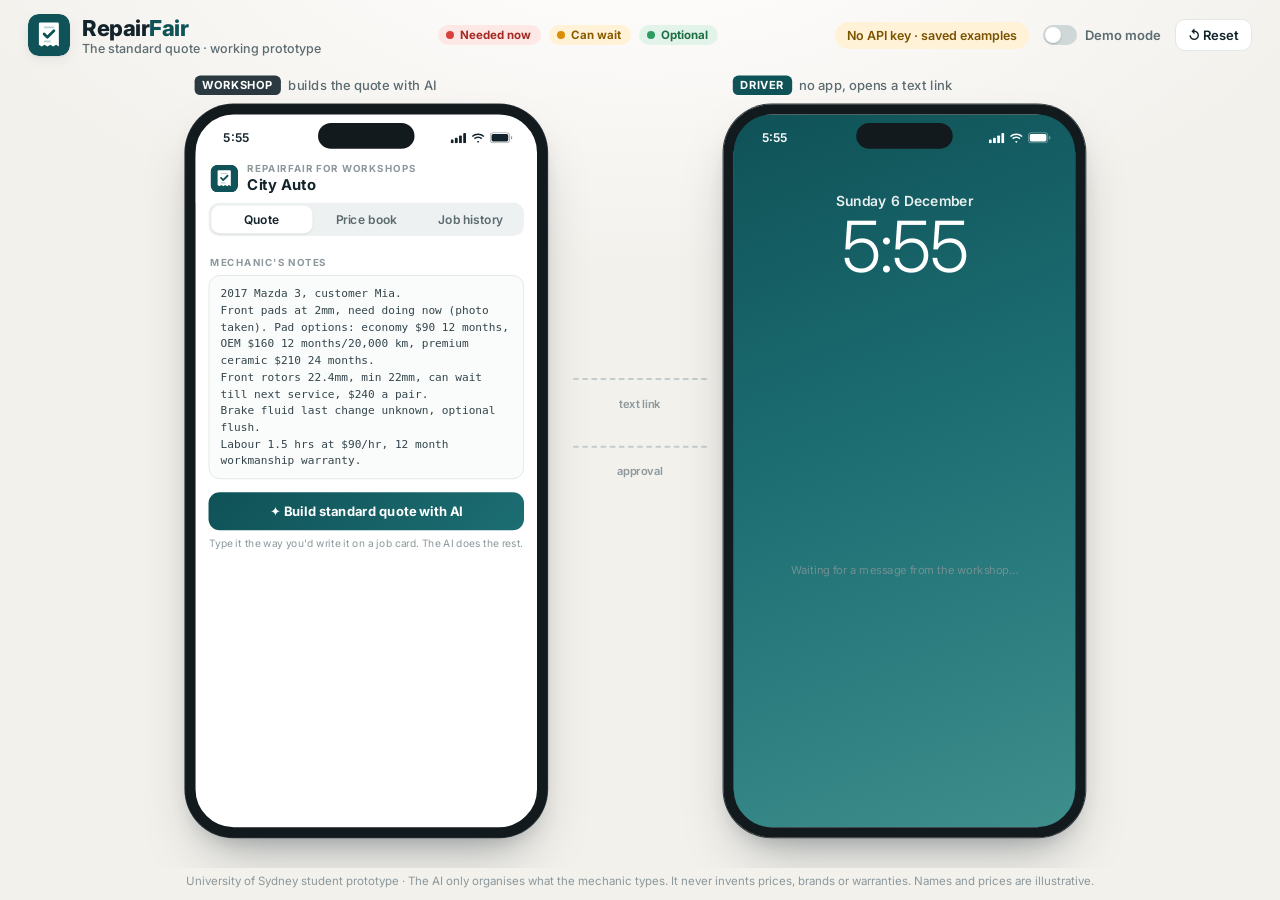
==== static/index.html @ 00abee8a "Add workshop price book that fills quote gaps New "Price book" tab (Pro) holds the workshop's own pr" ====
<!DOCTYPE html>
<html lang="en">
<head>
  <meta charset="utf-8">
  <meta name="viewport" content="width=device-width, initial-scale=1">
  <title>RepairFair · Standard quote prototype</title>
  <link rel="icon" href="/static/logo.svg">
  <link rel="preconnect" href="https://fonts.googleapis.com">
  <link rel="preconnect" href="https://fonts.gstatic.com" crossorigin>
  <link href="https://fonts.googleapis.com/css2?family=Inter:wght@400;500;600;700;800&display=swap" rel="stylesheet">
  <link rel="stylesheet" href="/static/style.css">
</head>
<body>
  <header class="top">
    <div class="brand">
      <img src="/static/logo.svg" alt="" class="logo">
      <div>
        <div class="wordmark">Repair<span>Fair</span></div>
        <div class="tagline">The standard quote · working prototype</div>
      </div>
    </div>
    <div class="legend" aria-label="Urgency colours">
      <span class="chip needed_now"><i></i>Needed now</span>
      <span class="chip can_wait"><i></i>Can wait</span>
      <span class="chip optional"><i></i>Optional</span>
    </div>
    <div class="controls">
      <span id="aiBadge" class="pill">Checking AI…</span>
      <label class="switch"><input type="checkbox" id="demoMode"><span class="track"><span class="knob"></span></span>Demo mode</label>
      <button id="resetBtn" class="btn-ghost">↺ Reset</button>
    </div>
  </header>

  <div class="viewport" id="viewport">
    <main class="stage" id="stage">
      <section class="side">
        <div class="side-label"><span class="role ws">Workshop</span>builds the quote with AI</div>
        <div class="phone ws-phone">
          <div class="island"></div>
          <div class="status"><span class="clock">9:41</span><span class="sig"><svg width="17" height="11" viewBox="0 0 17 11" aria-hidden="true"><rect x="0" y="7" width="3" height="4" rx="1"/><rect x="4.5" y="5" width="3" height="6" rx="1"/><rect x="9" y="2.5" width="3" height="8.5" rx="1"/><rect x="13.5" y="0" width="3" height="11" rx="1"/></svg><svg width="15" height="11" viewBox="0 0 15 11" aria-hidden="true"><path d="M7.5 2.1c2.2 0 4.2.8 5.7 2.2l1.1-1.2A9.9 9.9 0 0 0 7.5.5 9.9 9.9 0 0 0 .7 3.1l1.1 1.2a8.3 8.3 0 0 1 5.7-2.2zm0 3.2c1.3 0 2.5.5 3.4 1.3l1.1-1.2a6.6 6.6 0 0 0-9 0l1.1 1.2c.9-.8 2.1-1.3 3.4-1.3zm0 3.2c.5 0 1 .2 1.3.5L7.5 10.8 6.2 9c.3-.3.8-.5 1.3-.5z"/></svg><svg width="25" height="12" viewBox="0 0 25 12" aria-hidden="true"><rect x="0.5" y="0.5" width="21" height="11" rx="3.2" fill="none" stroke="currentColor" opacity=".4"/><rect x="2" y="2" width="18" height="8" rx="1.8"/><path d="M23 4v4c.8-.3 1.4-1.1 1.4-2S23.8 4.3 23 4z" opacity=".45"/></svg></span></div>
          <div class="app-head">
            <img src="/static/logo.svg" alt="" class="mini-logo">
            <div><div class="ah1">RepairFair for workshops</div><div class="ah2" id="wsTitle">City Auto</div></div>
          </div>
          <div class="tabs" id="wsTabs">
            <button class="tab on" data-tab="quote">Quote</button>
            <button class="tab" data-tab="book">Price book</button>
            <button class="tab" data-tab="history">Job history</button>
          </div>
          <div class="screen" id="ws"></div>
          <div class="dock" id="wsDock"></div>
          <div class="toast" id="wsToast"></div>
        </div>
      </section>

      <div class="flow" aria-hidden="true">
        <div class="lane"><span class="dotline"></span><span class="packet" id="packetOut">✉</span></div>
        <div class="flow-label">text link</div>
        <div class="lane back"><span class="dotline"></span><span class="packet back" id="packetBack">✓</span></div>
        <div class="flow-label">approval</div>
      </div>

      <section class="side">
        <div class="side-label"><span class="role dr">Driver</span>no app, opens a text link</div>
        <div class="phone dr-phone">
          <div class="island"></div>
          <div class="status"><span class="clock" id="drClock">9:52</span><span class="sig"><svg width="17" height="11" viewBox="0 0 17 11" aria-hidden="true"><rect x="0" y="7" width="3" height="4" rx="1"/><rect x="4.5" y="5" width="3" height="6" rx="1"/><rect x="9" y="2.5" width="3" height="8.5" rx="1"/><rect x="13.5" y="0" width="3" height="11" rx="1"/></svg><svg width="15" height="11" viewBox="0 0 15 11" aria-hidden="true"><path d="M7.5 2.1c2.2 0 4.2.8 5.7 2.2l1.1-1.2A9.9 9.9 0 0 0 7.5.5 9.9 9.9 0 0 0 .7 3.1l1.1 1.2a8.3 8.3 0 0 1 5.7-2.2zm0 3.2c1.3 0 2.5.5 3.4 1.3l1.1-1.2a6.6 6.6 0 0 0-9 0l1.1 1.2c.9-.8 2.1-1.3 3.4-1.3zm0 3.2c.5 0 1 .2 1.3.5L7.5 10.8 6.2 9c.3-.3.8-.5 1.3-.5z"/></svg><svg width="25" height="12" viewBox="0 0 25 12" aria-hidden="true"><rect x="0.5" y="0.5" width="21" height="11" rx="3.2" fill="none" stroke="currentColor" opacity=".4"/><rect x="2" y="2" width="18" height="8" rx="1.8"/><path d="M23 4v4c.8-.3 1.4-1.1 1.4-2S23.8 4.3 23 4z" opacity=".45"/></svg></span></div>
          <div class="dr-top" id="drTop"></div>
          <div class="screen dr-screen" id="dr"></div>
          <div class="dock" id="drDock"></div>
          <div class="banner-slot" id="drBanner"></div>
        </div>
      </section>
    </main>
  </div>

  <footer class="note">University of Sydney student prototype · The AI only organises what the mechanic types. It never invents prices, brands or warranties. Names and prices are illustrative.</footer>
  <script src="/static/app.js"></script>
</body>
</html>
---- static/style.css ----
/* RepairFair brand: one deep teal; the only bright colours are the traffic lights (colour = urgency). */
:root {
  --brand: #0F5257; --brand-700: #0B3F43; --brand-500: #1C6E73; --brand-100: #DCEBEB; --brand-50: #EEF5F5;
  --ink: #13232B; --muted: #5B6B70; --faint: #8C989C; --line: #E2E7E7; --bg: #F3F1EC; --card: #FFFFFF;
  --red: #D9423A; --red-bg: #FDE8E6; --amber: #D98E04; --amber-bg: #FFF2D6; --green: #2E9B62; --green-bg: #E2F4EA;
  --grey: #8C989C; --grey-bg: #EEF1F1;
  --radius: 14px; --shadow: 0 1px 2px rgba(19,35,43,.06), 0 4px 14px rgba(19,35,43,.06);
}
* { box-sizing: border-box; margin: 0; padding: 0; }
html, body { height: 100%; }
body { background: radial-gradient(1200px 600px at 50% -10%, #FFFFFF 0%, var(--bg) 60%); color: var(--ink);
       font-family: Inter, "Segoe UI", system-ui, sans-serif; display: flex; flex-direction: column; overflow: hidden; }
button { font-family: inherit; cursor: pointer; }

/* header */
.top { flex: none; display: flex; align-items: center; justify-content: space-between; gap: 20px; padding: 14px 28px; }
.brand { display: flex; align-items: center; gap: 12px; }
.logo { width: 42px; height: 42px; border-radius: 11px; box-shadow: var(--shadow); }
.wordmark { font-size: 22px; font-weight: 800; letter-spacing: -0.5px; }
.wordmark span { color: var(--brand); }
.tagline { font-size: 12.5px; color: var(--muted); font-weight: 500; }
.legend { display: flex; gap: 8px; }
.controls { display: flex; align-items: center; gap: 14px; }
.pill { font-size: 12.5px; font-weight: 600; border-radius: 999px; padding: 6px 12px; background: var(--grey-bg); color: var(--muted); }
.pill.live { background: var(--brand-100); color: var(--brand-700); }
.pill.live::before { content: ""; display: inline-block; width: 7px; height: 7px; border-radius: 50%; background: var(--green); margin-right: 7px; vertical-align: 1px; box-shadow: 0 0 0 3px rgba(46,155,98,.18); }
.pill.demo { background: #FFF2D6; color: #7A5300; }
.switch { display: flex; align-items: center; gap: 8px; font-size: 13px; font-weight: 600; color: var(--muted); cursor: pointer; user-select: none; }
.switch input { display: none; }
.track { width: 34px; height: 20px; border-radius: 999px; background: #CFD7D8; position: relative; transition: background .2s; }
.knob { position: absolute; top: 2px; left: 2px; width: 16px; height: 16px; border-radius: 50%; background: #fff; transition: left .2s; box-shadow: 0 1px 2px rgba(0,0,0,.2); }
.switch input:checked + .track { background: var(--brand); } .switch input:checked + .track .knob { left: 16px; }
.btn-ghost { border: 1px solid var(--line); background: #fff; border-radius: 10px; padding: 7px 12px; font-size: 13px; font-weight: 600; color: var(--ink); }
.btn-ghost:hover { border-color: #C5CFD0; }

/* stage scales to fit any screen */
.viewport { flex: 1; position: relative; overflow: hidden; }
.stage { position: absolute; left: 50%; top: 0; width: 1000px; height: 850px; transform-origin: top center;
         display: flex; justify-content: center; align-items: flex-start; gap: 0; }
.side { width: 400px; }
.side-label { font-size: 14px; color: var(--muted); margin: 6px 0 10px 10px; display: flex; gap: 8px; align-items: center; font-weight: 500; }
.role { font-size: 12px; font-weight: 700; letter-spacing: .6px; text-transform: uppercase; color: #fff; border-radius: 6px; padding: 3px 8px; }
.role.ws { background: #2B3A40; } .role.dr { background: var(--brand); }

/* phones */
.phone { position: relative; width: 390px; height: 790px; border-radius: 52px; background: #fff; overflow: hidden;
         border: 11px solid #121A1E; box-shadow: 0 0 0 1px #2A3439, 0 30px 60px -20px rgba(19,35,43,.35), 0 12px 24px -12px rgba(19,35,43,.25);
         display: flex; flex-direction: column; }
.island { position: absolute; top: 9px; left: 50%; transform: translateX(-50%); width: 104px; height: 28px; border-radius: 20px; background: #121A1E; z-index: 5; }
.status { flex: none; height: 44px; display: flex; justify-content: space-between; align-items: center; padding: 6px 26px 0 30px; font-size: 13px; font-weight: 600; }
.sig { display: flex; align-items: center; gap: 5px; color: var(--ink); }
.sig svg { display: block; fill: currentColor; }
.app-head { flex: none; display: flex; align-items: center; gap: 10px; padding: 8px 16px 10px; background: #fff; }
.mini-logo { width: 30px; height: 30px; border-radius: 8px; }
.ah1 { font-size: 10.5px; letter-spacing: 1.1px; text-transform: uppercase; color: var(--faint); font-weight: 700; }
.ah2 { font-size: 16px; font-weight: 700; }
.tabs { flex: none; display: flex; gap: 4px; margin: 0 14px 6px; background: var(--grey-bg); border-radius: 11px; padding: 3px; }
.tab { flex: 1; border: none; background: transparent; border-radius: 9px; padding: 7px; font-size: 13px; font-weight: 600; color: var(--muted); }
.tab.on { background: #fff; color: var(--ink); box-shadow: 0 1px 3px rgba(0,0,0,.08); }
.urlbar { flex: none; margin: 2px 14px 6px; background: var(--grey-bg); border-radius: 10px; padding: 7px 12px; font-size: 12px; color: var(--muted); text-align: center; font-weight: 500; }
.screen { flex: 1; overflow-y: auto; padding: 6px 14px 18px; scrollbar-width: thin; }
.dr-screen { padding-bottom: 8px; }
.dock { flex: none; padding: 10px 14px 18px; border-top: 1px solid var(--line); background: rgba(255,255,255,.96); display: none; }
.dock.show { display: block; }

/* flow between phones */
.flow { width: 180px; padding-top: 320px; text-align: center; }
.lane { position: relative; height: 26px; margin: 0 18px; }
.dotline { position: absolute; left: 0; right: 0; top: 12px; border-top: 2px dashed #C3CDCE; }
.packet { position: absolute; top: 0; left: -10px; width: 28px; height: 26px; border-radius: 8px; background: var(--brand); color: #fff; font-size: 14px; line-height: 26px; opacity: 0; }
.packet.back { background: var(--green); left: auto; right: -10px; }
.packet.go { animation: fly 1s ease-in-out forwards; } .packet.back.go { animation: flyback 1s ease-in-out forwards; }
@keyframes fly { 0% { left: -10px; opacity: 0; } 15% { opacity: 1; } 85% { opacity: 1; } 100% { left: calc(100% - 18px); opacity: 0; } }
@keyframes flyback { 0% { right: -10px; opacity: 0; } 15% { opacity: 1; } 85% { opacity: 1; } 100% { right: calc(100% - 18px); opacity: 0; } }
.flow-label { font-size: 12px; font-weight: 600; color: var(--faint); margin: 6px 0 26px; }

/* chips (traffic lights) */
.chip { display: inline-flex; align-items: center; gap: 6px; font-size: 11.5px; font-weight: 700; border-radius: 999px; padding: 3px 10px 3px 8px; white-space: nowrap; }
.chip i { width: 8px; height: 8px; border-radius: 50%; display: inline-block; }
.needed_now { background: var(--red-bg); color: #A42A23; } .needed_now i { background: var(--red); }
.can_wait { background: var(--amber-bg); color: #8A5A00; } .can_wait i { background: var(--amber); }
.optional { background: var(--green-bg); color: #1E6E44; } .optional i { background: var(--green); }
.to_confirm { background: var(--grey-bg); color: #56656A; } .to_confirm i { background: var(--grey); }
select.chip { border: none; font-family: inherit; appearance: none; -webkit-appearance: none; padding-right: 20px; cursor: pointer;
  background-image: linear-gradient(45deg, transparent 50%, currentColor 50%), linear-gradient(135deg, currentColor 50%, transparent 50%);
  background-position: calc(100% - 11px) 50%, calc(100% - 7px) 50%; background-size: 4px 4px; background-repeat: no-repeat; }

/* content */
.lbl { font-size: 10.5px; letter-spacing: 1.1px; text-transform: uppercase; color: var(--faint); font-weight: 700; margin: 10px 2px 7px; }
textarea { width: 100%; border: 1px solid var(--line); background: #FAFBFB; border-radius: 12px; padding: 10px 12px; font-family: "Cascadia Mono", Consolas, monospace;
           font-size: 12px; line-height: 1.5; color: #33454B; resize: none; }
textarea:focus { outline: 2px solid var(--brand-100); border-color: var(--brand-500); }
.btn { display: block; width: 100%; border: none; border-radius: 12px; padding: 12px; font-size: 14px; font-weight: 700; margin-top: 10px; transition: transform .05s, filter .15s; }
.btn:active { transform: scale(.99); }
.btn.primary { background: var(--brand); color: #fff; } .btn.primary:hover { filter: brightness(1.08); }
.btn.dark { background: var(--ink); color: #fff; }
.btn.soft { background: var(--grey-bg); color: var(--ink); }
.btn.ai { background: linear-gradient(135deg, var(--brand) 0%, var(--brand-500) 100%); color: #fff; }
.btns { display: flex; gap: 6px; } .btns .btn { flex: 1; margin-top: 8px; }

.card { position: relative; background: var(--card); border: 1px solid var(--line); border-radius: var(--radius); padding: 11px 12px 11px 15px; margin-bottom: 8px; box-shadow: var(--shadow); overflow: hidden; }
.card::before { content: ""; position: absolute; left: 0; top: 0; bottom: 0; width: 4px; background: var(--grey); }
.card.u-needed_now::before { background: var(--red); } .card.u-can_wait::before { background: var(--amber); }
.card.u-optional::before { background: var(--green); } .card.u-to_confirm::before { background: var(--grey); }
.card.off { opacity: .62; }
.ch { display: flex; justify-content: space-between; align-items: center; gap: 8px; }
.it { font-size: 14px; font-weight: 700; }
.price { font-size: 14px; font-weight: 700; white-space: nowrap; }
.ev { font-size: 12px; color: var(--muted); margin-top: 5px; display: flex; gap: 8px; align-items: center; line-height: 1.35; }
.photo { width: 38px; height: 28px; border-radius: 7px; flex: none; background: linear-gradient(135deg, #C9D3D5, #E4E9EA); display: flex; align-items: center; justify-content: center; font-size: 12px; }
.war { font-size: 11px; color: #2E6B4D; margin-top: 5px; font-weight: 500; }
.opts { display: grid; grid-auto-flow: column; grid-auto-columns: 1fr; gap: 6px; margin-top: 8px; }
.opt { border: 1.5px solid var(--line); border-radius: 10px; padding: 6px 4px; font-size: 10.5px; line-height: 1.3; text-align: center; background: #fff; color: var(--muted); }
.opt b { display: block; font-size: 13px; color: var(--ink); margin: 1px 0; }
.opt .t { font-weight: 700; color: var(--ink); font-size: 11px; }
.opt .w { display: block; font-size: 9.5px; line-height: 1.25; }
button.opt:hover { border-color: #BFCBCC; }
.opt.sel { border-color: var(--brand); background: var(--brand-50); box-shadow: 0 0 0 2px var(--brand-100); }
.seg { display: grid; grid-template-columns: 1fr 1fr; background: var(--grey-bg); border-radius: 10px; padding: 3px; margin-top: 9px; }
.seg button { border: none; background: transparent; border-radius: 8px; padding: 6px; font-size: 12px; font-weight: 700; color: var(--muted); }
.seg button.on.yes { background: var(--brand); color: #fff; } .seg button.on.no { background: #fff; color: var(--ink); box-shadow: 0 1px 3px rgba(0,0,0,.08); }
.totalrow { display: flex; justify-content: space-between; align-items: baseline; font-size: 13px; color: var(--muted); font-weight: 600; }
.totalrow b { font-size: 22px; color: var(--ink); font-weight: 800; letter-spacing: -0.5px; }
.missing { background: #FFF8E6; border: 1px solid #F1DFAE; border-radius: 12px; padding: 9px 11px; font-size: 11.5px; color: #6E5200; margin-bottom: 9px; line-height: 1.45; }
.missing b { display: block; margin-bottom: 2px; font-size: 12px; }
.src { display: inline-flex; gap: 6px; align-items: center; font-size: 11px; font-weight: 700; color: var(--brand-700); background: var(--brand-50); border: 1px solid var(--brand-100); border-radius: 999px; padding: 3px 9px; margin: 4px 0 2px; }
.src.demo { color: #7A5300; background: #FFF6E2; border-color: #F1DFAE; }
.notice { font-size: 11.5px; color: #7A5300; background: #FFF6E2; border-radius: 10px; padding: 7px 10px; margin-bottom: 8px; }
.ok { background: var(--green-bg); color: #19573A; border-radius: 12px; padding: 10px 12px; font-size: 12.5px; line-height: 1.45; margin-bottom: 9px; }
.ok b { display: block; font-size: 13.5px; }
.stamp { display: flex; gap: 8px; align-items: center; font-size: 11.5px; color: var(--brand-700); background: var(--brand-50); border: 1px dashed #9CC0C2; border-radius: 10px; padding: 7px 10px; margin: 2px 0 9px; font-weight: 600; }
.stamp .ic { width: 22px; height: 22px; border-radius: 6px; background: var(--brand); color: #fff; display: flex; align-items: center; justify-content: center; font-size: 12px; flex: none; }
.wait { background: #FFF6E2; color: #6E5200; border-radius: 12px; padding: 10px 12px; font-size: 12.5px; margin-bottom: 9px; }
.wait b { display: block; font-size: 13.5px; }
.err { background: var(--red-bg); color: #8E1B17; border-radius: 12px; padding: 10px 12px; font-size: 12px; margin-top: 9px; line-height: 1.4; }
.loading { display: flex; gap: 10px; align-items: center; font-size: 13px; color: var(--muted); padding: 14px 4px; font-weight: 500; }
.spin { width: 18px; height: 18px; border: 3px solid var(--brand-100); border-top-color: var(--brand); border-radius: 50%; animation: s .8s linear infinite; }
@keyframes s { to { transform: rotate(360deg); } }
.skel { height: 64px; border-radius: 14px; margin-bottom: 8px; background: linear-gradient(90deg, #EEF2F2 0%, #F7F9F9 50%, #EEF2F2 100%); background-size: 200% 100%; animation: sh 1.2s infinite; }
@keyframes sh { to { background-position: -200% 0; } }
.dec { display: flex; justify-content: space-between; gap: 8px; font-size: 12px; padding: 5px 0; border-bottom: 1px solid #F0F3F3; }
.dec:last-child { border-bottom: none; }
.dec .n { display: flex; gap: 7px; align-items: center; } .dec .s { font-weight: 700; white-space: nowrap; }
.dec .y { color: var(--green); font-weight: 800; } .dec .x { color: var(--faint); font-weight: 800; }
.dec.no .n, .dec.no .s { color: var(--faint); text-decoration: line-through; }

/* driver */
.sms { background: #E9E9EB; border-radius: 18px 18px 18px 6px; padding: 9px 12px; font-size: 12.5px; line-height: 1.45; margin: 4px 30px 10px 0; }
.sms .from { font-size: 10.5px; color: #6E6E73; font-weight: 600; margin-bottom: 2px; }
.sms a { color: #0A66C2; }
.qhero { background: linear-gradient(135deg, var(--brand) 0%, var(--brand-500) 100%); color: #fff; border-radius: 16px; padding: 13px 14px; margin-bottom: 10px; }
.qhero .k { font-size: 10.5px; letter-spacing: 1.2px; text-transform: uppercase; opacity: .8; font-weight: 700; }
.qhero .t { font-size: 17px; font-weight: 800; margin-top: 2px; }
.qhero .m { font-size: 12px; opacity: .85; margin-top: 2px; }
.push { background: rgba(255,255,255,.98); border-radius: 16px; box-shadow: 0 8px 24px rgba(19,35,43,.18); padding: 10px 12px; margin: 4px 0 12px; font-size: 12px; display: flex; gap: 10px; align-items: center; animation: drop .4s ease-out; }
.push img { width: 30px; height: 30px; border-radius: 8px; }
.push b { font-size: 12.5px; display: block; }
@keyframes drop { from { transform: translateY(-16px); opacity: 0; } to { transform: none; opacity: 1; } }
.bigphoto { height: 74px; border-radius: 12px; margin-bottom: 8px; background: linear-gradient(135deg, #BFCACC, #E2E8E9); display: flex; align-items: flex-end; justify-content: space-between; padding: 7px 9px; font-size: 11px; font-weight: 600; color: #33454B; }
.empty { text-align: center; color: var(--faint); margin-top: 210px; font-size: 13.5px; line-height: 1.6; }
.empty .ic { width: 54px; height: 54px; border-radius: 16px; margin: 0 auto 12px; background: var(--grey-bg); display: flex; align-items: center; justify-content: center; font-size: 24px; }
.small { font-size: 11px; color: var(--faint); text-align: center; margin-top: 7px; }

/* history */
.search { width: 100%; border: 1px solid var(--line); background: #FAFBFB; border-radius: 12px; padding: 10px 12px 10px 34px; font: inherit; font-size: 13px;
          background-image: url("data:image/svg+xml,%3Csvg xmlns='http://www.w3.org/2000/svg' width='16' height='16' fill='none' stroke='%238C989C' stroke-width='2'%3E%3Ccircle cx='7' cy='7' r='5'/%3E%3Cpath d='M11 11l3.5 3.5'/%3E%3C/svg%3E");
          background-repeat: no-repeat; background-position: 11px 50%; margin: 4px 0 10px; }
.search:focus { outline: 2px solid var(--brand-100); border-color: var(--brand-500); }
.job { background: #fff; border: 1px solid var(--line); border-radius: var(--radius); padding: 10px 12px; margin-bottom: 8px; box-shadow: var(--shadow); cursor: pointer; }
.job.new { border-color: var(--brand-500); box-shadow: 0 0 0 3px var(--brand-100); }
.job .jt { display: flex; justify-content: space-between; font-size: 13.5px; font-weight: 700; }
.job .jm { font-size: 11.5px; color: var(--muted); margin-top: 2px; }
.job .jp { font-size: 11px; color: var(--brand-700); margin-top: 6px; font-weight: 600; display: flex; gap: 6px; align-items: center; }
.job .jd { margin-top: 8px; border-top: 1px solid var(--line); padding-top: 6px; }
.tagnew { font-size: 10px; font-weight: 800; color: #fff; background: var(--brand); border-radius: 6px; padding: 2px 6px; margin-left: 6px; vertical-align: 1px; }

.note { flex: none; text-align: center; font-size: 11.5px; color: var(--faint); padding: 6px 20px 12px; }

/* ---------- messaging look & feel ---------- */
.dr-phone { background: #fff; }
.dr-phone.lock { background: linear-gradient(160deg, #0F5257 0%, #1C6E73 45%, #3E8E8C 100%); }
.dr-phone.lock .status { color: #fff; } .dr-phone.lock .sig { color: #fff; }
.dr-top { flex: none; }
.urlbar { flex: none; margin: 2px 14px 6px; background: var(--grey-bg); border-radius: 10px; padding: 7px 12px; font-size: 12px; color: var(--muted); text-align: center; font-weight: 500; }
.thread-head { display: flex; flex-direction: column; align-items: center; gap: 3px; padding: 2px 0 10px; border-bottom: 1px solid var(--line); }
.thread-head .av { width: 40px; height: 40px; border-radius: 50%; background: linear-gradient(135deg, #8E9BA0, #B9C3C6); color: #fff; font-weight: 700; display: flex; align-items: center; justify-content: center; font-size: 15px; }
.thread-head .nm { font-size: 12.5px; font-weight: 600; }
.thread-head .back { position: absolute; left: 20px; margin-top: 10px; color: #0A84FF; font-size: 22px; }

/* lock screen */
.lockscreen { color: #fff; text-align: center; padding-top: 34px; }
.lockscreen .d { font-size: 15px; font-weight: 600; opacity: .9; }
.lockscreen .t { font-size: 76px; font-weight: 300; letter-spacing: -2px; line-height: 1.05; }
.lockscreen .hint { margin-top: 300px; font-size: 12px; opacity: .75; }
.notif { display: flex; gap: 10px; text-align: left; background: rgba(255,255,255,.88); backdrop-filter: blur(10px); color: var(--ink);
         border-radius: 18px; padding: 11px 13px; margin: 26px 2px 0; box-shadow: 0 8px 24px rgba(0,0,0,.18); cursor: pointer; animation: drop .45s cubic-bezier(.2,.9,.3,1.2); }
.notif:hover { background: #fff; }
.notif .app { width: 34px; height: 34px; border-radius: 9px; background: #34C759; color: #fff; font-size: 17px; display: flex; align-items: center; justify-content: center; flex: none; }
.notif .top { display: flex; justify-content: space-between; font-size: 11px; color: var(--muted); font-weight: 600; text-transform: uppercase; letter-spacing: .4px; }
.notif .ti { font-size: 13.5px; font-weight: 700; margin-top: 1px; }
.notif .tx { font-size: 12.5px; line-height: 1.35; color: #33454B; }
.tapme { display: inline-block; margin-top: 12px; font-size: 11.5px; font-weight: 600; opacity: .85; animation: pulse 1.6s ease-in-out infinite; }
@keyframes pulse { 50% { opacity: .35; } }

/* messages thread */
.thread { padding-top: 10px; }
.tstamp { text-align: center; font-size: 11px; color: var(--faint); font-weight: 600; margin: 4px 0 8px; }
.bubble { max-width: 82%; background: #E9E9EB; border-radius: 18px 18px 18px 6px; padding: 9px 12px; font-size: 13px; line-height: 1.45; margin-bottom: 6px; animation: pop .35s ease-out; }
.bubble.me { margin-left: auto; background: #0A84FF; color: #fff; border-radius: 18px 18px 6px 18px; }
@keyframes pop { from { transform: scale(.85) translateY(6px); opacity: 0; } to { transform: none; opacity: 1; } }
.linkcard { max-width: 86%; border-radius: 16px; overflow: hidden; background: #fff; border: 1px solid var(--line); box-shadow: var(--shadow); cursor: pointer; animation: pop .35s ease-out .15s both; margin-bottom: 6px; }
.linkcard:hover { border-color: #C5CFD0; }
.linkcard .lc-top { background: linear-gradient(135deg, var(--brand) 0%, var(--brand-500) 100%); padding: 12px 13px; color: #fff; display: flex; gap: 10px; align-items: center; }
.linkcard .lc-top img { width: 34px; height: 34px; border-radius: 9px; box-shadow: 0 0 0 2px rgba(255,255,255,.3); }
.linkcard .lc-k { font-size: 10px; letter-spacing: 1px; text-transform: uppercase; opacity: .8; font-weight: 700; }
.linkcard .lc-t { font-size: 14.5px; font-weight: 800; }
.linkcard .lc-b { padding: 9px 13px 11px; font-size: 12px; color: var(--muted); }
.linkcard .lc-b .row { display: flex; gap: 6px; flex-wrap: wrap; margin-bottom: 8px; }
.linkcard .cta { display: block; text-align: center; background: var(--brand); color: #fff; border-radius: 10px; padding: 9px; font-weight: 700; font-size: 13px; }
.linkcard .dom { font-size: 10.5px; color: var(--faint); margin-top: 6px; text-align: center; }
.typing { display: inline-flex; gap: 4px; background: #E9E9EB; border-radius: 18px; padding: 11px 13px; margin-bottom: 6px; }
.typing i { width: 7px; height: 7px; border-radius: 50%; background: #9AA3A6; animation: blink 1s infinite; }
.typing i:nth-child(2) { animation-delay: .15s; } .typing i:nth-child(3) { animation-delay: .3s; }
@keyframes blink { 50% { opacity: .3; transform: translateY(-2px); } }

/* in-phone banner (mid-job) */
.banner-slot { position: absolute; left: 10px; right: 10px; top: 48px; z-index: 6; }
.banner-slot .notif { margin: 0; }

/* screen transition */
.enter { animation: slidein .35s ease-out; }
@keyframes slidein { from { transform: translateX(18px); opacity: 0; } to { transform: none; opacity: 1; } }

/* success tick */
.success { text-align: center; padding: 10px 0 4px; }
.success .tick { width: 58px; height: 58px; border-radius: 50%; background: var(--green); color: #fff; font-size: 30px; font-weight: 800; display: flex; align-items: center; justify-content: center; margin: 0 auto 8px; animation: popin .45s cubic-bezier(.2,.9,.3,1.4); box-shadow: 0 0 0 8px var(--green-bg); }
@keyframes popin { from { transform: scale(.3); opacity: 0; } to { transform: none; opacity: 1; } }
.success .h { font-size: 18px; font-weight: 800; } .success .s { font-size: 12.5px; color: var(--muted); margin-top: 2px; }

/* workshop: message preview + tracker + toast */
.preview { border: 1px solid var(--line); border-radius: 14px; padding: 10px 12px; margin-top: 10px; background: #FAFBFB; }
.preview .to { font-size: 11.5px; color: var(--muted); font-weight: 600; margin-bottom: 6px; display: flex; justify-content: space-between; }
.preview .bubble { max-width: 100%; margin: 0; font-size: 12px; animation: none; }
.tracker { background: #fff; border: 1px solid var(--line); border-radius: 14px; padding: 10px 12px; margin-bottom: 9px; box-shadow: var(--shadow); }
.tracker .tt { font-size: 12.5px; font-weight: 700; margin-bottom: 8px; display: flex; justify-content: space-between; }
.steps { display: grid; grid-template-columns: repeat(4, 1fr); position: relative; }
.steps::before { content: ""; position: absolute; left: 12%; right: 12%; top: 9px; height: 2px; background: var(--line); }
.step { text-align: center; position: relative; font-size: 10.5px; color: var(--faint); font-weight: 600; }
.step .dot { width: 20px; height: 20px; border-radius: 50%; margin: 0 auto 4px; background: #fff; border: 2px solid var(--line); display: flex; align-items: center; justify-content: center; font-size: 11px; color: #fff; position: relative; z-index: 1; }
.step.done { color: var(--ink); } .step.done .dot { background: var(--brand); border-color: var(--brand); }
.step.now .dot { border-color: var(--brand); animation: ring 1.2s infinite; }
@keyframes ring { 50% { box-shadow: 0 0 0 5px var(--brand-100); } }
.step .tm { display: block; font-size: 9.5px; color: var(--faint); font-weight: 500; margin-top: 1px; }
.toast { position: absolute; left: 14px; right: 14px; bottom: 18px; z-index: 6; background: var(--ink); color: #fff; border-radius: 14px; padding: 11px 13px; font-size: 13px; font-weight: 600;
         display: flex; gap: 10px; align-items: center; box-shadow: 0 10px 24px rgba(0,0,0,.25); transform: translateY(120%); opacity: 0; transition: transform .35s cubic-bezier(.2,.9,.3,1.2), opacity .25s; pointer-events: none; }
.toast.show { transform: none; opacity: 1; }
.toast .ic { width: 24px; height: 24px; border-radius: 50%; background: var(--green); display: flex; align-items: center; justify-content: center; font-size: 13px; flex: none; }

/* job status + ready time */
.neutral { background: var(--brand-50); color: var(--brand-700); } .neutral i { background: var(--brand); }
.etaline { font-size: 12px; color: var(--brand-700); background: var(--brand-50); border-radius: 10px; padding: 7px 10px; margin: 6px 0 9px; font-weight: 600; }
.jobcard { background: #fff; border: 1px solid var(--line); border-radius: 14px; padding: 10px 12px; margin-bottom: 9px; box-shadow: var(--shadow); }
.jc-top { display: flex; justify-content: space-between; align-items: center; margin-bottom: 8px; }
.jc-eta { display: flex; justify-content: space-between; align-items: center; font-size: 12.5px; color: var(--muted); }
.jc-eta b { color: var(--ink); }
.adj { display: flex; gap: 4px; }
.adj button { border: 1px solid var(--line); background: #FAFBFB; border-radius: 8px; padding: 4px 8px; font-size: 11px; font-weight: 700; color: var(--ink); }
.adj button:hover { border-color: #BFCBCC; }
.jobcard .btn { margin-top: 9px; padding: 10px; }
.statuscard { background: #fff; border: 1px solid var(--line); border-radius: 14px; padding: 11px 12px 6px; margin-bottom: 9px; box-shadow: var(--shadow); }
.sc-top { display: flex; justify-content: space-between; align-items: center; font-size: 13px; font-weight: 700; margin-bottom: 8px; }
.sc-top .eta { font-size: 11.5px; color: var(--brand-700); background: var(--brand-50); border-radius: 999px; padding: 3px 9px; }
.sc-top .eta.ready { color: #1E6E44; background: var(--green-bg); }
.vsteps { position: relative; }
.vs { display: grid; grid-template-columns: 22px 1fr auto; gap: 8px; align-items: center; font-size: 12px; color: var(--faint); padding: 4px 0; position: relative; }
.vs:not(:last-child)::after { content: ""; position: absolute; left: 10px; top: 22px; bottom: -6px; width: 2px; background: var(--line); }
.vs.done:not(:last-child)::after { background: var(--brand); }
.vd { width: 20px; height: 20px; border-radius: 50%; border: 2px solid var(--line); background: #fff; display: flex; align-items: center; justify-content: center; font-size: 10px; color: #fff; font-weight: 800; z-index: 1; }
.vs.done { color: var(--ink); } .vs.done .vd { background: var(--brand); border-color: var(--brand); }
.vs.now { color: var(--ink); font-weight: 700; } .vs.now .vd { background: var(--brand); border-color: var(--brand); animation: ring 1.2s infinite; }
.vt { font-size: 10.5px; color: var(--faint); }

/* mechanic check: flagged gaps, editable draft, confirm-before-send */
.check { background: #FFF8E6; border: 1px solid #F1DFAE; border-radius: 12px; padding: 9px 11px 6px; margin-bottom: 9px; }
.check.clear { background: var(--green-bg); border-color: #BFE3CD; }
.ck-head { display: flex; justify-content: space-between; align-items: baseline; font-size: 12.5px; color: #6E5200; }
.ck-head span { font-size: 11px; font-weight: 700; }
.check.clear .ck-head, .check.clear .ck-sub { color: #19573A; }
.ck-sub { font-size: 11px; color: #7A5E10; margin: 2px 0 5px; line-height: 1.35; }
.ck-row { display: grid; grid-template-columns: 18px 1fr auto; gap: 7px; align-items: center; padding: 6px 0; border-top: 1px solid rgba(110,82,0,.12); font-size: 11.5px; color: var(--ink); }
.ck-ic { width: 18px; height: 18px; border-radius: 50%; display: flex; align-items: center; justify-content: center; font-size: 10.5px; font-weight: 800; color: #fff; background: var(--amber); }
.ck-row.resolved .ck-ic { background: var(--green); } .ck-row.tbc .ck-ic { background: var(--grey); }
.ck-row.resolved .ck-t { color: var(--muted); text-decoration: line-through; }
.ck-t { line-height: 1.3; }
.ck-a { display: flex; gap: 4px; align-items: center; white-space: nowrap; }
.ck-btn { border: 1px solid #E3CF97; background: #fff; border-radius: 7px; padding: 3px 7px; font-size: 10.5px; font-weight: 700; color: #6E5200; }
.ck-btn:hover { border-color: #C9AE5E; }
.ck-done { font-size: 10.5px; font-weight: 700; color: #1E6E44; }
.ck-tbc { font-size: 10.5px; font-weight: 700; color: #56656A; }
.ck-hint { font-size: 10.5px; color: #7A5E10; }
.ck-link { border: none; background: none; font-size: 10.5px; color: var(--muted); text-decoration: underline; padding: 0 2px; }

.edtag { display: none; margin-left: 7px; font-size: 9.5px; font-weight: 800; letter-spacing: .3px; text-transform: uppercase; color: var(--brand-700); background: var(--brand-100); border-radius: 5px; padding: 2px 5px; vertical-align: 2px; }
.card.edited .edtag { display: inline-block; }
.num-wrap { display: inline-flex; align-items: center; gap: 1px; font-size: 13px; font-weight: 700; color: var(--ink); border: 1px solid var(--line); background: #FAFBFB; border-radius: 8px; padding: 2px 4px 2px 7px; }
.num-wrap:focus-within { border-color: var(--brand-500); outline: 2px solid var(--brand-100); }
.num-wrap.empty { border-color: #E9B949; background: #FFF8E6; }
.num { width: 54px; border: none; background: transparent; font: inherit; color: inherit; padding: 2px 0; -moz-appearance: textfield; }
.num::-webkit-outer-spin-button, .num::-webkit-inner-spin-button { -webkit-appearance: none; margin: 0; }
.num:focus { outline: none; }
.edrow { display: flex; align-items: center; gap: 6px; margin-top: 7px; font-size: 12px; color: var(--muted); }
.edrow b { font-size: 13px; color: var(--ink); }
.tiers { margin-top: 7px; border: 1px solid var(--line); border-radius: 10px; overflow: hidden; }
.tier { display: grid; grid-template-columns: 22px 1fr auto; gap: 6px; align-items: center; padding: 5px 7px; font-size: 12px; border-top: 1px solid var(--line); }
.tier:first-child { border-top: none; }
.tier.pre { background: var(--brand-50); }
.tn { font-weight: 700; } .tw { display: block; font-size: 10.5px; font-weight: 500; color: var(--muted); }
.pick { width: 18px; height: 18px; border-radius: 50%; border: 2px solid #C3CDCE; background: #fff; padding: 0; }
.tier.pre .pick { border-color: var(--brand); background: radial-gradient(circle, var(--brand) 0 4px, #fff 4.5px); }
.hint { font-size: 10.5px; color: var(--faint); margin-top: 4px; }

#wsDock .small { margin-top: 6px; }
.confirm { display: flex; align-items: center; gap: 9px; font-size: 13px; font-weight: 700; color: var(--ink); background: var(--grey-bg); border: 1.5px solid transparent; border-radius: 10px; padding: 8px 10px; cursor: pointer; user-select: none; }
.confirm input { width: 17px; height: 17px; accent-color: var(--brand); cursor: pointer; }
.confirm.on { background: var(--brand-50); border-color: var(--brand-500); color: var(--brand-700); }
.confirm.dis { color: var(--faint); cursor: not-allowed; } .confirm.dis input { cursor: not-allowed; }
.btn:disabled { background: #C9D2D3; color: #fff; cursor: not-allowed; filter: none; transform: none; }

/* price book */
.ck-fill { display: block; width: 100%; margin: 2px 0 6px; border: 1px solid var(--brand-500); background: #fff; color: var(--brand-700); border-radius: 9px; padding: 7px 10px; font-size: 12px; font-weight: 700; text-align: left; }
.ck-fill:hover { background: var(--brand-50); }
.bktag { margin-left: 6px; font-size: 9.5px; font-weight: 800; letter-spacing: .3px; text-transform: uppercase; color: #1E6E44; background: var(--green-bg); border-radius: 5px; padding: 2px 5px; vertical-align: 2px; }
.pn { font-size: 11px; color: var(--muted); margin-top: 5px; }
.bk-head { display: flex; justify-content: space-between; align-items: center; font-size: 13.5px; margin: 6px 2px 2px; }
.bk-head > span { font-size: 11px; color: var(--faint); font-weight: 600; }
.pro { font-size: 9.5px; font-weight: 800; letter-spacing: .5px; color: #fff; background: var(--brand); border-radius: 5px; padding: 2px 6px; margin-left: 7px; vertical-align: 2px; }
.card.bk { padding: 4px 12px 6px 15px; }
.card.bk::before { background: var(--brand); }
.bk-item { font-size: 12.5px; font-weight: 700; margin: 8px 0 2px; }
.bk-row { display: flex; justify-content: space-between; align-items: center; gap: 8px; padding: 4px 0; border-bottom: 1px solid #F0F3F3; font-size: 11.5px; color: var(--muted); }
.bk-t b { color: var(--ink); margin-right: 6px; }
.bk-p { display: flex; align-items: center; gap: 3px; } .bk-p small { font-size: 10.5px; color: var(--faint); }
.dock.show ~ .toast { bottom: 150px; }
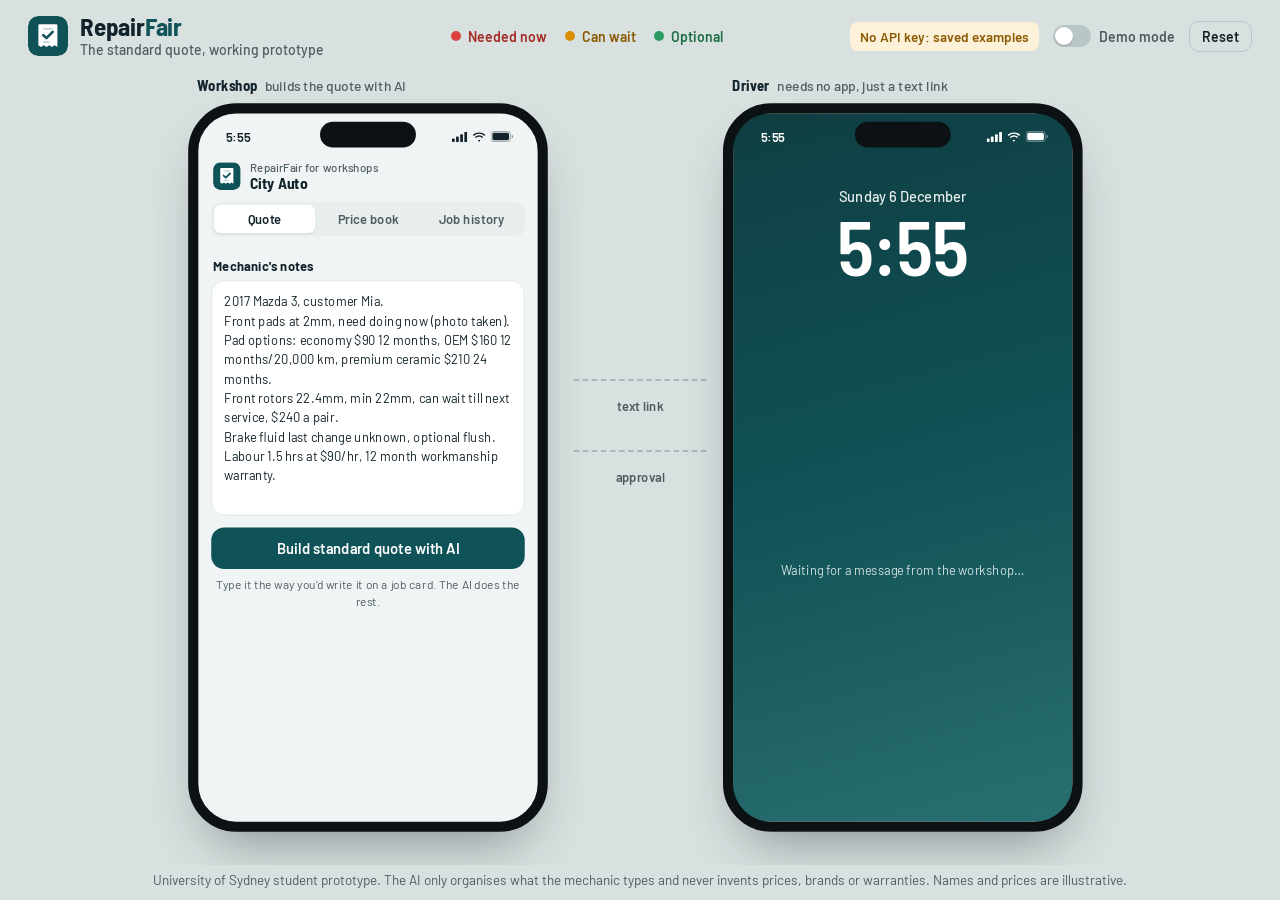
==== commit 19a52a13: "Redesign the demo around a dashboard-lights look Each screen now leads with a dark instrument panel:" ====
--- a/static/index.html
+++ b/static/index.html
@@ -3,31 +3,46 @@
 <head>
   <meta charset="utf-8">
   <meta name="viewport" content="width=device-width, initial-scale=1">
-  <title>RepairFair · Standard quote prototype</title>
+  <title>RepairFair standard quote prototype</title>
   <link rel="icon" href="/static/logo.svg">
-  <link rel="preconnect" href="https://fonts.googleapis.com">
-  <link rel="preconnect" href="https://fonts.gstatic.com" crossorigin>
-  <link href="https://fonts.googleapis.com/css2?family=Inter:wght@400;500;600;700;800&display=swap" rel="stylesheet">
   <link rel="stylesheet" href="/static/style.css">
 </head>
 <body>
+  <!-- Icon set: drawn for RepairFair. Warning-light style marks for items, plus a few interface glyphs. -->
+  <svg width="0" height="0" style="position:absolute" aria-hidden="true">
+    <symbol id="i-brake" viewBox="0 0 24 24"><g fill="none" stroke="currentColor" stroke-width="2" stroke-linecap="round"><circle cx="12" cy="12" r="6.5"/><path d="M4.3 6.4a10 10 0 0 0 0 11.2M19.7 6.4a10 10 0 0 1 0 11.2M12 8.8v3.8"/><circle cx="12" cy="15.3" r=".4" fill="currentColor"/></g></symbol>
+    <symbol id="i-rotor" viewBox="0 0 24 24"><g fill="none" stroke="currentColor" stroke-width="2"><circle cx="12" cy="12" r="8.6"/><circle cx="12" cy="12" r="3"/></g><g fill="currentColor"><circle cx="12" cy="6.4" r="1"/><circle cx="17.6" cy="12" r="1"/><circle cx="12" cy="17.6" r="1"/><circle cx="6.4" cy="12" r="1"/></g></symbol>
+    <symbol id="i-fluid" viewBox="0 0 24 24"><path d="M12 3.5c3.2 4.2 5.6 7 5.6 10.1a5.6 5.6 0 0 1-11.2 0c0-3.1 2.4-5.9 5.6-10.1z" fill="none" stroke="currentColor" stroke-width="2" stroke-linejoin="round"/></symbol>
+    <symbol id="i-time" viewBox="0 0 24 24"><g fill="none" stroke="currentColor" stroke-width="2" stroke-linecap="round"><circle cx="12" cy="12" r="8.6"/><path d="M12 7.2V12l3.2 2"/></g></symbol>
+    <symbol id="i-hose" viewBox="0 0 24 24"><g fill="none" stroke="currentColor" stroke-width="2" stroke-linecap="round"><path d="M5 17c4.5 0 3.5-10 7-10s2.5 10 7 10"/><path d="M3 15v4M21 15v4"/></g></symbol>
+    <symbol id="i-tyre" viewBox="0 0 24 24"><g fill="none" stroke="currentColor" stroke-width="2"><circle cx="12" cy="12" r="8.6"/><circle cx="12" cy="12" r="4.2"/></g></symbol>
+    <symbol id="i-part" viewBox="0 0 24 24"><path d="M14.6 5.2a4.2 4.2 0 0 0-4.9 5.6L4.5 16a1.8 1.8 0 0 0 2.5 2.5l5.2-5.2a4.2 4.2 0 0 0 5.6-4.9l-2.6 2.6-2.3-.6-.6-2.3z" fill="none" stroke="currentColor" stroke-width="2" stroke-linejoin="round"/></symbol>
+    <symbol id="i-check" viewBox="0 0 24 24"><path d="M5 12.5l4.5 4.5L19 7.5" fill="none" stroke="currentColor" stroke-width="2.4" stroke-linecap="round" stroke-linejoin="round"/></symbol>
+    <symbol id="i-dash" viewBox="0 0 24 24"><path d="M7 12h10" fill="none" stroke="currentColor" stroke-width="2.4" stroke-linecap="round"/></symbol>
+    <symbol id="i-msg" viewBox="0 0 24 24"><path d="M12 4.2c-5 0-9 3.2-9 7.1 0 2.2 1.2 4.2 3.2 5.5l-.7 3.2 3.8-2.1c.9.2 1.8.3 2.7.3 5 0 9-3.2 9-7.1S17 4.2 12 4.2z" fill="currentColor"/></symbol>
+    <symbol id="i-lock" viewBox="0 0 24 24"><g fill="none" stroke="currentColor" stroke-width="2" stroke-linejoin="round"><rect x="5.5" y="10.5" width="13" height="9.5" rx="2"/><path d="M8.5 10.5V8a3.5 3.5 0 0 1 7 0v2.5"/></g></symbol>
+    <symbol id="i-camera" viewBox="0 0 24 24"><g fill="none" stroke="currentColor" stroke-width="2" stroke-linejoin="round"><path d="M4 8.5h3l1.6-2.5h6.8L17 8.5h3v10H4z"/><circle cx="12" cy="13" r="3.2"/></g></symbol>
+    <symbol id="i-send" viewBox="0 0 24 24"><path d="M4 11.5l15.5-7-5.5 15.5-2.6-6.4z" fill="none" stroke="currentColor" stroke-width="2" stroke-linejoin="round"/></symbol>
+    <symbol id="i-phone" viewBox="0 0 24 24"><path d="M6.5 4h3l1.5 4-2 1.3a10 10 0 0 0 5.7 5.7L16 13l4 1.5v3A2.5 2.5 0 0 1 17.5 20 13.5 13.5 0 0 1 4 6.5 2.5 2.5 0 0 1 6.5 4z" fill="none" stroke="currentColor" stroke-width="2" stroke-linejoin="round"/></symbol>
+  </svg>
+
   <header class="top">
     <div class="brand">
       <img src="/static/logo.svg" alt="" class="logo">
       <div>
         <div class="wordmark">Repair<span>Fair</span></div>
-        <div class="tagline">The standard quote · working prototype</div>
+        <div class="tagline">The standard quote, working prototype</div>
       </div>
     </div>
     <div class="legend" aria-label="Urgency colours">
-      <span class="chip needed_now"><i></i>Needed now</span>
-      <span class="chip can_wait"><i></i>Can wait</span>
-      <span class="chip optional"><i></i>Optional</span>
+      <span class="key needed_now"><i></i>Needed now</span>
+      <span class="key can_wait"><i></i>Can wait</span>
+      <span class="key optional"><i></i>Optional</span>
     </div>
     <div class="controls">
       <span id="aiBadge" class="pill">Checking AI…</span>
       <label class="switch"><input type="checkbox" id="demoMode"><span class="track"><span class="knob"></span></span>Demo mode</label>
-      <button id="resetBtn" class="btn-ghost">↺ Reset</button>
+      <button id="resetBtn" class="btn-ghost">Reset</button>
     </div>
   </header>
 
@@ -54,14 +69,14 @@
       </section>
 
       <div class="flow" aria-hidden="true">
-        <div class="lane"><span class="dotline"></span><span class="packet" id="packetOut">✉</span></div>
+        <div class="lane"><span class="dotline"></span><span class="packet" id="packetOut"><svg class="i" width="16" height="16"><use href="#i-send"/></svg></span></div>
         <div class="flow-label">text link</div>
-        <div class="lane back"><span class="dotline"></span><span class="packet back" id="packetBack">✓</span></div>
+        <div class="lane back"><span class="dotline"></span><span class="packet back" id="packetBack"><svg class="i" width="16" height="16"><use href="#i-check"/></svg></span></div>
         <div class="flow-label">approval</div>
       </div>
 
       <section class="side">
-        <div class="side-label"><span class="role dr">Driver</span>no app, opens a text link</div>
+        <div class="side-label"><span class="role dr">Driver</span>needs no app, just a text link</div>
         <div class="phone dr-phone">
           <div class="island"></div>
           <div class="status"><span class="clock" id="drClock">9:52</span><span class="sig"><svg width="17" height="11" viewBox="0 0 17 11" aria-hidden="true"><rect x="0" y="7" width="3" height="4" rx="1"/><rect x="4.5" y="5" width="3" height="6" rx="1"/><rect x="9" y="2.5" width="3" height="8.5" rx="1"/><rect x="13.5" y="0" width="3" height="11" rx="1"/></svg><svg width="15" height="11" viewBox="0 0 15 11" aria-hidden="true"><path d="M7.5 2.1c2.2 0 4.2.8 5.7 2.2l1.1-1.2A9.9 9.9 0 0 0 7.5.5 9.9 9.9 0 0 0 .7 3.1l1.1 1.2a8.3 8.3 0 0 1 5.7-2.2zm0 3.2c1.3 0 2.5.5 3.4 1.3l1.1-1.2a6.6 6.6 0 0 0-9 0l1.1 1.2c.9-.8 2.1-1.3 3.4-1.3zm0 3.2c.5 0 1 .2 1.3.5L7.5 10.8 6.2 9c.3-.3.8-.5 1.3-.5z"/></svg><svg width="25" height="12" viewBox="0 0 25 12" aria-hidden="true"><rect x="0.5" y="0.5" width="21" height="11" rx="3.2" fill="none" stroke="currentColor" opacity=".4"/><rect x="2" y="2" width="18" height="8" rx="1.8"/><path d="M23 4v4c.8-.3 1.4-1.1 1.4-2S23.8 4.3 23 4z" opacity=".45"/></svg></span></div>
@@ -74,7 +89,8 @@
     </main>
   </div>
 
-  <footer class="note">University of Sydney student prototype · The AI only organises what the mechanic types. It never invents prices, brands or warranties. Names and prices are illustrative.</footer>
+  <footer class="note">University of Sydney student prototype. The AI only organises what the mechanic types and never invents prices, brands or warranties. Names and prices are illustrative.</footer>
+  <script src="/static/vendor/motion.js"></script>
   <script src="/static/app.js"></script>
 </body>
 </html>
--- a/static/style.css
+++ b/static/style.css
@@ -1,343 +1,415 @@
-/* RepairFair brand: one deep teal; the only bright colours are the traffic lights (colour = urgency). */
+/* RepairFair, "dashboard lights" direction.
+   Each screen leads with one dark instrument panel (the cluster) holding the number that matters and the lights.
+   Below it, plain grouped lists with familiar phone controls. Colour only ever means urgency or state. */
+
+@font-face { font-family: Barlow; font-weight: 400; font-display: swap; src: url(vendor/fonts/barlow-400.woff2) format("woff2"); }
+@font-face { font-family: Barlow; font-weight: 500; font-display: swap; src: url(vendor/fonts/barlow-500.woff2) format("woff2"); }
+@font-face { font-family: Barlow; font-weight: 600; font-display: swap; src: url(vendor/fonts/barlow-600.woff2) format("woff2"); }
+@font-face { font-family: Barlow; font-weight: 700; font-display: swap; src: url(vendor/fonts/barlow-700.woff2) format("woff2"); }
+@font-face { font-family: "Barlow Semi Condensed"; font-weight: 600; font-display: swap; src: url(vendor/fonts/barlow-semi-condensed-600.woff2) format("woff2"); }
+@font-face { font-family: "Barlow Semi Condensed"; font-weight: 700; font-display: swap; src: url(vendor/fonts/barlow-semi-condensed-700.woff2) format("woff2"); }
+
 :root {
   --brand: #0F5257; --brand-700: #0B3F43; --brand-500: #1C6E73; --brand-100: #DCEBEB; --brand-50: #EEF5F5;
-  --ink: #13232B; --muted: #5B6B70; --faint: #8C989C; --line: #E2E7E7; --bg: #F3F1EC; --card: #FFFFFF;
-  --red: #D9423A; --red-bg: #FDE8E6; --amber: #D98E04; --amber-bg: #FFF2D6; --green: #2E9B62; --green-bg: #E2F4EA;
-  --grey: #8C989C; --grey-bg: #EEF1F1;
-  --radius: 14px; --shadow: 0 1px 2px rgba(19,35,43,.06), 0 4px 14px rgba(19,35,43,.06);
+  --ink: #13232B; --muted: #4D5D62; --faint: #66767B; --line: #E1E7E8; --bg: #D9E0E0; --paper: #F1F4F4; --card: #FFFFFF;
+  --red: #D9423A; --red-t: #A42A23; --red-bg: #FCE9E7;
+  --amber: #D98E04; --amber-t: #8A5A00; --amber-bg: #FDF1D9;
+  --green: #2E9B62; --green-t: #1E6E44; --green-bg: #E3F3EA;
+  --grey: #8C989C; --grey-t: #56656A; --grey-bg: #E8EDED;
+  /* the instrument cluster */
+  --cluster: #111A1D; --cl-ink: #EEF4F4; --cl-soft: #A3B5B7; --cl-off: #34403F; --cl-line: #253134; --cl-raise: #1B2629;
+  --lit-red: #FF5B4F; --lit-amber: #FFB224; --lit-green: #3DD68C;
+  --display: "Barlow Semi Condensed", Barlow, "Segoe UI", sans-serif;
+  --body: Barlow, "Segoe UI", system-ui, sans-serif;
+  --ease-out: cubic-bezier(.23, 1, .32, 1);
 }
 * { box-sizing: border-box; margin: 0; padding: 0; }
 html, body { height: 100%; }
-body { background: radial-gradient(1200px 600px at 50% -10%, #FFFFFF 0%, var(--bg) 60%); color: var(--ink);
-       font-family: Inter, "Segoe UI", system-ui, sans-serif; display: flex; flex-direction: column; overflow: hidden; }
-button { font-family: inherit; cursor: pointer; }
-
-/* header */
+body { background: var(--bg); color: var(--ink); font-family: var(--body); display: flex; flex-direction: column; overflow: hidden; }
+button, input, select, textarea { font-family: inherit; }
+button { cursor: pointer; color: inherit; }
+:focus-visible { outline: 2px solid var(--brand); outline-offset: 2px; }
+.cluster :focus-visible, .tracker :focus-visible { outline-color: #7FD1D6; }
+.i { display: inline-block; flex: none; vertical-align: middle; }
+
+/* ---------- page header ---------- */
 .top { flex: none; display: flex; align-items: center; justify-content: space-between; gap: 20px; padding: 14px 28px; }
 .brand { display: flex; align-items: center; gap: 12px; }
-.logo { width: 42px; height: 42px; border-radius: 11px; box-shadow: var(--shadow); }
-.wordmark { font-size: 22px; font-weight: 800; letter-spacing: -0.5px; }
+.logo { width: 40px; height: 40px; border-radius: 10px; }
+.wordmark { font: 700 25px/1 var(--display); letter-spacing: -.2px; }
 .wordmark span { color: var(--brand); }
-.tagline { font-size: 12.5px; color: var(--muted); font-weight: 500; }
-.legend { display: flex; gap: 8px; }
+.tagline { font-size: 14px; color: var(--muted); font-weight: 500; margin-top: 2px; }
+.legend { display: flex; gap: 18px; }
+.key { display: inline-flex; align-items: center; gap: 7px; font-size: 14px; font-weight: 600; }
+.key i { width: 10px; height: 10px; border-radius: 50%; }
+.key.needed_now { color: var(--red-t); } .key.needed_now i { background: var(--red); }
+.key.can_wait { color: var(--amber-t); } .key.can_wait i { background: var(--amber); }
+.key.optional { color: var(--green-t); } .key.optional i { background: var(--green); }
 .controls { display: flex; align-items: center; gap: 14px; }
-.pill { font-size: 12.5px; font-weight: 600; border-radius: 999px; padding: 6px 12px; background: var(--grey-bg); color: var(--muted); }
-.pill.live { background: var(--brand-100); color: var(--brand-700); }
-.pill.live::before { content: ""; display: inline-block; width: 7px; height: 7px; border-radius: 50%; background: var(--green); margin-right: 7px; vertical-align: 1px; box-shadow: 0 0 0 3px rgba(46,155,98,.18); }
-.pill.demo { background: #FFF2D6; color: #7A5300; }
-.switch { display: flex; align-items: center; gap: 8px; font-size: 13px; font-weight: 600; color: var(--muted); cursor: pointer; user-select: none; }
-.switch input { display: none; }
-.track { width: 34px; height: 20px; border-radius: 999px; background: #CFD7D8; position: relative; transition: background .2s; }
-.knob { position: absolute; top: 2px; left: 2px; width: 16px; height: 16px; border-radius: 50%; background: #fff; transition: left .2s; box-shadow: 0 1px 2px rgba(0,0,0,.2); }
-.switch input:checked + .track { background: var(--brand); } .switch input:checked + .track .knob { left: 16px; }
-.btn-ghost { border: 1px solid var(--line); background: #fff; border-radius: 10px; padding: 7px 12px; font-size: 13px; font-weight: 600; color: var(--ink); }
-.btn-ghost:hover { border-color: #C5CFD0; }
-
-/* stage scales to fit any screen */
+.pill { display: inline-flex; align-items: center; gap: 7px; font-size: 13.5px; font-weight: 600; border-radius: 8px; padding: 6px 10px; background: var(--grey-bg); color: var(--muted); }
+.pill.live { background: var(--cluster); color: var(--cl-ink); }
+.pill.live::before { content: ""; width: 8px; height: 8px; border-radius: 50%; background: var(--lit-green); box-shadow: 0 0 6px var(--lit-green); }
+.pill.demo { background: var(--amber-bg); color: var(--amber-t); }
+.switch { display: flex; align-items: center; gap: 8px; font-size: 14px; font-weight: 600; color: var(--muted); cursor: pointer; user-select: none; }
+.switch input { position: absolute; opacity: 0; width: 0; height: 0; }
+.track { width: 38px; height: 22px; border-radius: 999px; background: #B9C6C7; position: relative; transition: background .16s var(--ease-out); }
+.knob { position: absolute; top: 2px; left: 2px; width: 18px; height: 18px; border-radius: 50%; background: #fff; transition: transform .16s var(--ease-out); box-shadow: 0 1px 2px rgba(0,0,0,.2); }
+.switch input:checked + .track { background: var(--brand); } .switch input:checked + .track .knob { transform: translateX(16px); }
+.switch input:focus-visible + .track { outline: 2px solid var(--brand); outline-offset: 2px; }
+.btn-ghost { border: 1.5px solid #B9C6C7; background: transparent; border-radius: 10px; padding: 6px 12px; font-size: 14px; font-weight: 600; color: var(--ink); transition: transform .12s var(--ease-out), background .12s; }
+.btn-ghost:active { transform: scale(.97); }
+@media (hover: hover) and (pointer: fine) { .btn-ghost:hover { background: #CDD6D6; } }
+
+/* ---------- stage scales to fit any screen ---------- */
 .viewport { flex: 1; position: relative; overflow: hidden; }
 .stage { position: absolute; left: 50%; top: 0; width: 1000px; height: 850px; transform-origin: top center;
          display: flex; justify-content: center; align-items: flex-start; gap: 0; }
 .side { width: 400px; }
-.side-label { font-size: 14px; color: var(--muted); margin: 6px 0 10px 10px; display: flex; gap: 8px; align-items: center; font-weight: 500; }
-.role { font-size: 12px; font-weight: 700; letter-spacing: .6px; text-transform: uppercase; color: #fff; border-radius: 6px; padding: 3px 8px; }
-.role.ws { background: #2B3A40; } .role.dr { background: var(--brand); }
-
-/* phones */
-.phone { position: relative; width: 390px; height: 790px; border-radius: 52px; background: #fff; overflow: hidden;
-         border: 11px solid #121A1E; box-shadow: 0 0 0 1px #2A3439, 0 30px 60px -20px rgba(19,35,43,.35), 0 12px 24px -12px rgba(19,35,43,.25);
+.side-label { font-size: 15px; color: var(--muted); margin: 6px 0 10px 10px; display: flex; gap: 8px; align-items: center; font-weight: 500; }
+.role { font: 700 16px/1 var(--display); color: var(--ink); }
+
+/* ---------- phones ---------- */
+.phone { position: relative; width: 390px; height: 790px; border-radius: 52px; background: var(--paper); overflow: hidden;
+         border: 11px solid #0C1214; box-shadow: 0 30px 60px -24px rgba(17,26,29,.45);
          display: flex; flex-direction: column; }
-.island { position: absolute; top: 9px; left: 50%; transform: translateX(-50%); width: 104px; height: 28px; border-radius: 20px; background: #121A1E; z-index: 5; }
-.status { flex: none; height: 44px; display: flex; justify-content: space-between; align-items: center; padding: 6px 26px 0 30px; font-size: 13px; font-weight: 600; }
+.island { position: absolute; top: 9px; left: 50%; transform: translateX(-50%); width: 104px; height: 28px; border-radius: 20px; background: #0C1214; z-index: 5; }
+.status { flex: none; height: 44px; display: flex; justify-content: space-between; align-items: center; padding: 6px 26px 0 30px; font-size: 14px; font-weight: 600; }
 .sig { display: flex; align-items: center; gap: 5px; color: var(--ink); }
 .sig svg { display: block; fill: currentColor; }
-.app-head { flex: none; display: flex; align-items: center; gap: 10px; padding: 8px 16px 10px; background: #fff; }
+.app-head { flex: none; display: flex; align-items: center; gap: 10px; padding: 6px 16px 10px; }
 .mini-logo { width: 30px; height: 30px; border-radius: 8px; }
-.ah1 { font-size: 10.5px; letter-spacing: 1.1px; text-transform: uppercase; color: var(--faint); font-weight: 700; }
-.ah2 { font-size: 16px; font-weight: 700; }
-.tabs { flex: none; display: flex; gap: 4px; margin: 0 14px 6px; background: var(--grey-bg); border-radius: 11px; padding: 3px; }
-.tab { flex: 1; border: none; background: transparent; border-radius: 9px; padding: 7px; font-size: 13px; font-weight: 600; color: var(--muted); }
-.tab.on { background: #fff; color: var(--ink); box-shadow: 0 1px 3px rgba(0,0,0,.08); }
-.urlbar { flex: none; margin: 2px 14px 6px; background: var(--grey-bg); border-radius: 10px; padding: 7px 12px; font-size: 12px; color: var(--muted); text-align: center; font-weight: 500; }
-.screen { flex: 1; overflow-y: auto; padding: 6px 14px 18px; scrollbar-width: thin; }
+.ah1 { font-size: 12.5px; color: var(--muted); font-weight: 500; }
+.ah2 { font: 700 17px/1.15 var(--display); }
+.tabs { flex: none; display: flex; gap: 2px; margin: 0 14px 8px; background: var(--grey-bg); border-radius: 10px; padding: 3px; }
+.tab { flex: 1; border: none; background: transparent; border-radius: 8px; padding: 7px; font-size: 14px; font-weight: 600; color: var(--muted); transition: background .15s var(--ease-out), color .15s; }
+.tab.on { background: #fff; color: var(--ink); box-shadow: 0 1px 2px rgba(17,26,29,.1); }
+.screen { flex: 1; overflow-y: auto; padding: 2px 14px 18px; scrollbar-width: none; overflow-x: hidden; }
+.screen::-webkit-scrollbar { display: none; }
 .dr-screen { padding-bottom: 8px; }
-.dock { flex: none; padding: 10px 14px 18px; border-top: 1px solid var(--line); background: rgba(255,255,255,.96); display: none; }
+.dock { flex: none; padding: 10px 14px 18px; border-top: 1px solid var(--line); background: var(--paper); display: none; }
 .dock.show { display: block; }
 
-/* flow between phones */
+/* ---------- flow between phones ---------- */
 .flow { width: 180px; padding-top: 320px; text-align: center; }
-.lane { position: relative; height: 26px; margin: 0 18px; }
-.dotline { position: absolute; left: 0; right: 0; top: 12px; border-top: 2px dashed #C3CDCE; }
-.packet { position: absolute; top: 0; left: -10px; width: 28px; height: 26px; border-radius: 8px; background: var(--brand); color: #fff; font-size: 14px; line-height: 26px; opacity: 0; }
+.lane { position: relative; height: 28px; margin: 0 18px; }
+.dotline { position: absolute; left: 0; right: 0; top: 13px; border-top: 2px dashed #A9B7B8; }
+.packet { position: absolute; top: 0; left: -10px; width: 30px; height: 28px; border-radius: 8px; background: var(--brand); color: #fff; display: grid; place-content: center; opacity: 0; }
 .packet.back { background: var(--green); left: auto; right: -10px; }
-.packet.go { animation: fly 1s ease-in-out forwards; } .packet.back.go { animation: flyback 1s ease-in-out forwards; }
+.packet.go { animation: fly .9s cubic-bezier(.77,0,.175,1) forwards; } .packet.back.go { animation: flyback .9s cubic-bezier(.77,0,.175,1) forwards; }
 @keyframes fly { 0% { left: -10px; opacity: 0; } 15% { opacity: 1; } 85% { opacity: 1; } 100% { left: calc(100% - 18px); opacity: 0; } }
 @keyframes flyback { 0% { right: -10px; opacity: 0; } 15% { opacity: 1; } 85% { opacity: 1; } 100% { right: calc(100% - 18px); opacity: 0; } }
-.flow-label { font-size: 12px; font-weight: 600; color: var(--faint); margin: 6px 0 26px; }
-
-/* chips (traffic lights) */
-.chip { display: inline-flex; align-items: center; gap: 6px; font-size: 11.5px; font-weight: 700; border-radius: 999px; padding: 3px 10px 3px 8px; white-space: nowrap; }
-.chip i { width: 8px; height: 8px; border-radius: 50%; display: inline-block; }
-.needed_now { background: var(--red-bg); color: #A42A23; } .needed_now i { background: var(--red); }
-.can_wait { background: var(--amber-bg); color: #8A5A00; } .can_wait i { background: var(--amber); }
-.optional { background: var(--green-bg); color: #1E6E44; } .optional i { background: var(--green); }
-.to_confirm { background: var(--grey-bg); color: #56656A; } .to_confirm i { background: var(--grey); }
-select.chip { border: none; font-family: inherit; appearance: none; -webkit-appearance: none; padding-right: 20px; cursor: pointer;
-  background-image: linear-gradient(45deg, transparent 50%, currentColor 50%), linear-gradient(135deg, currentColor 50%, transparent 50%);
-  background-position: calc(100% - 11px) 50%, calc(100% - 7px) 50%; background-size: 4px 4px; background-repeat: no-repeat; }
-
-/* content */
-.lbl { font-size: 10.5px; letter-spacing: 1.1px; text-transform: uppercase; color: var(--faint); font-weight: 700; margin: 10px 2px 7px; }
-textarea { width: 100%; border: 1px solid var(--line); background: #FAFBFB; border-radius: 12px; padding: 10px 12px; font-family: "Cascadia Mono", Consolas, monospace;
-           font-size: 12px; line-height: 1.5; color: #33454B; resize: none; }
-textarea:focus { outline: 2px solid var(--brand-100); border-color: var(--brand-500); }
-.btn { display: block; width: 100%; border: none; border-radius: 12px; padding: 12px; font-size: 14px; font-weight: 700; margin-top: 10px; transition: transform .05s, filter .15s; }
-.btn:active { transform: scale(.99); }
-.btn.primary { background: var(--brand); color: #fff; } .btn.primary:hover { filter: brightness(1.08); }
-.btn.dark { background: var(--ink); color: #fff; }
+.flow-label { font-size: 14px; font-weight: 600; color: var(--muted); margin: 6px 0 26px; }
+
+/* ---------- the cluster (dark instrument panel) ---------- */
+.cluster { background: var(--cluster); color: var(--cl-ink); border-radius: 20px; padding: 14px 16px 14px; margin: 2px 0 12px; }
+.cl-top { display: flex; justify-content: space-between; gap: 10px; font-size: 13.5px; color: var(--cl-soft); font-weight: 500; }
+.cl-top b { color: var(--cl-ink); font-weight: 600; }
+.readout { font: 600 54px/1 var(--display); letter-spacing: -.5px; font-variant-numeric: tabular-nums; margin-top: 10px; }
+.readout.md { font-size: 40px; }
+.readout.amber { color: var(--lit-amber); } .readout.green { color: var(--lit-green); }
+.cl-sub { color: var(--cl-soft); font-size: 14px; margin-top: 5px; line-height: 1.35; }
+.cl-sub b { color: var(--cl-ink); font-weight: 600; }
+.lights { display: flex; flex-wrap: wrap; gap: 4px; margin: 12px 0 0 -6px; }
+.lamp { width: 40px; height: 34px; display: grid; place-content: center; color: var(--cl-off); transition: color .2s var(--ease-out), filter .2s var(--ease-out); }
+.lamp.on { filter: drop-shadow(0 0 5px currentColor); }
+.lamp.on.needed_now { color: var(--lit-red); } .lamp.on.can_wait { color: var(--lit-amber); } .lamp.on.optional { color: var(--lit-green); }
+.lamp.on.to_confirm, .lamp.on.labour { color: var(--cl-ink); filter: none; }
+.cl-foot { display: flex; gap: 8px; align-items: center; margin-top: 12px; padding-top: 10px; border-top: 1px solid var(--cl-line); font-size: 13.5px; color: var(--cl-soft); line-height: 1.35; }
+.cl-foot .i { color: var(--lit-green); }
+
+/* ---------- light content ---------- */
+.lead { font: 600 21px/1.2 var(--display); margin: 14px 2px 9px; }
+.lbl { font-size: 14px; font-weight: 700; color: var(--ink); margin: 14px 2px 7px; }
+.lbl .soft { color: var(--muted); font-weight: 500; }
+.small { font-size: 13px; color: var(--muted); text-align: center; margin-top: 8px; line-height: 1.4; }
+textarea { width: 100%; border: 1.5px solid var(--line); background: #fff; border-radius: 14px; padding: 11px 13px; font-family: var(--body);
+           font-size: 14px; line-height: 1.5; color: var(--ink); resize: none; }
+textarea:focus { outline: none; border-color: var(--brand-500); box-shadow: 0 0 0 3px var(--brand-100); }
+textarea:disabled { color: var(--muted); background: var(--grey-bg); }
+.btn { display: flex; align-items: center; justify-content: center; gap: 8px; width: 100%; border: none; border-radius: 14px; padding: 13px; font-size: 16px; font-weight: 600; margin-top: 10px;
+       transition: transform .14s var(--ease-out), background .15s; }
+.btn:active { transform: scale(.97); }
+.btn.primary, .btn.ai { background: var(--brand); color: #fff; } .btn.primary:active, .btn.ai:active { background: var(--brand-700); }
+.btn.dark { background: var(--cluster); color: var(--cl-ink); }
 .btn.soft { background: var(--grey-bg); color: var(--ink); }
-.btn.ai { background: linear-gradient(135deg, var(--brand) 0%, var(--brand-500) 100%); color: #fff; }
-.btns { display: flex; gap: 6px; } .btns .btn { flex: 1; margin-top: 8px; }
-
-.card { position: relative; background: var(--card); border: 1px solid var(--line); border-radius: var(--radius); padding: 11px 12px 11px 15px; margin-bottom: 8px; box-shadow: var(--shadow); overflow: hidden; }
-.card::before { content: ""; position: absolute; left: 0; top: 0; bottom: 0; width: 4px; background: var(--grey); }
-.card.u-needed_now::before { background: var(--red); } .card.u-can_wait::before { background: var(--amber); }
-.card.u-optional::before { background: var(--green); } .card.u-to_confirm::before { background: var(--grey); }
-.card.off { opacity: .62; }
-.ch { display: flex; justify-content: space-between; align-items: center; gap: 8px; }
-.it { font-size: 14px; font-weight: 700; }
-.price { font-size: 14px; font-weight: 700; white-space: nowrap; }
-.ev { font-size: 12px; color: var(--muted); margin-top: 5px; display: flex; gap: 8px; align-items: center; line-height: 1.35; }
-.photo { width: 38px; height: 28px; border-radius: 7px; flex: none; background: linear-gradient(135deg, #C9D3D5, #E4E9EA); display: flex; align-items: center; justify-content: center; font-size: 12px; }
-.war { font-size: 11px; color: #2E6B4D; margin-top: 5px; font-weight: 500; }
-.opts { display: grid; grid-auto-flow: column; grid-auto-columns: 1fr; gap: 6px; margin-top: 8px; }
-.opt { border: 1.5px solid var(--line); border-radius: 10px; padding: 6px 4px; font-size: 10.5px; line-height: 1.3; text-align: center; background: #fff; color: var(--muted); }
-.opt b { display: block; font-size: 13px; color: var(--ink); margin: 1px 0; }
-.opt .t { font-weight: 700; color: var(--ink); font-size: 11px; }
-.opt .w { display: block; font-size: 9.5px; line-height: 1.25; }
-button.opt:hover { border-color: #BFCBCC; }
-.opt.sel { border-color: var(--brand); background: var(--brand-50); box-shadow: 0 0 0 2px var(--brand-100); }
-.seg { display: grid; grid-template-columns: 1fr 1fr; background: var(--grey-bg); border-radius: 10px; padding: 3px; margin-top: 9px; }
-.seg button { border: none; background: transparent; border-radius: 8px; padding: 6px; font-size: 12px; font-weight: 700; color: var(--muted); }
-.seg button.on.yes { background: var(--brand); color: #fff; } .seg button.on.no { background: #fff; color: var(--ink); box-shadow: 0 1px 3px rgba(0,0,0,.08); }
-.totalrow { display: flex; justify-content: space-between; align-items: baseline; font-size: 13px; color: var(--muted); font-weight: 600; }
-.totalrow b { font-size: 22px; color: var(--ink); font-weight: 800; letter-spacing: -0.5px; }
-.missing { background: #FFF8E6; border: 1px solid #F1DFAE; border-radius: 12px; padding: 9px 11px; font-size: 11.5px; color: #6E5200; margin-bottom: 9px; line-height: 1.45; }
-.missing b { display: block; margin-bottom: 2px; font-size: 12px; }
-.src { display: inline-flex; gap: 6px; align-items: center; font-size: 11px; font-weight: 700; color: var(--brand-700); background: var(--brand-50); border: 1px solid var(--brand-100); border-radius: 999px; padding: 3px 9px; margin: 4px 0 2px; }
-.src.demo { color: #7A5300; background: #FFF6E2; border-color: #F1DFAE; }
-.notice { font-size: 11.5px; color: #7A5300; background: #FFF6E2; border-radius: 10px; padding: 7px 10px; margin-bottom: 8px; }
-.ok { background: var(--green-bg); color: #19573A; border-radius: 12px; padding: 10px 12px; font-size: 12.5px; line-height: 1.45; margin-bottom: 9px; }
-.ok b { display: block; font-size: 13.5px; }
-.stamp { display: flex; gap: 8px; align-items: center; font-size: 11.5px; color: var(--brand-700); background: var(--brand-50); border: 1px dashed #9CC0C2; border-radius: 10px; padding: 7px 10px; margin: 2px 0 9px; font-weight: 600; }
-.stamp .ic { width: 22px; height: 22px; border-radius: 6px; background: var(--brand); color: #fff; display: flex; align-items: center; justify-content: center; font-size: 12px; flex: none; }
-.wait { background: #FFF6E2; color: #6E5200; border-radius: 12px; padding: 10px 12px; font-size: 12.5px; margin-bottom: 9px; }
-.wait b { display: block; font-size: 13.5px; }
-.err { background: var(--red-bg); color: #8E1B17; border-radius: 12px; padding: 10px 12px; font-size: 12px; margin-top: 9px; line-height: 1.4; }
-.loading { display: flex; gap: 10px; align-items: center; font-size: 13px; color: var(--muted); padding: 14px 4px; font-weight: 500; }
-.spin { width: 18px; height: 18px; border: 3px solid var(--brand-100); border-top-color: var(--brand); border-radius: 50%; animation: s .8s linear infinite; }
+@media (hover: hover) and (pointer: fine) { .btn.soft:hover { background: #DCE3E3; } .btn.primary:hover, .btn.ai:hover { background: var(--brand-500); } }
+.btn:disabled { background: #B7C6C7; color: #fff; cursor: not-allowed; transform: none; }
+.btns { display: flex; gap: 6px; } .btns .btn { flex: 1; margin-top: 8px; font-size: 15px; padding: 12px 6px; }
+
+/* grouped list (sheet) and item rows */
+.sheet { background: var(--card); border-radius: 16px; overflow: hidden; margin-bottom: 10px; }
+.card { position: relative; background: var(--card); border-radius: 16px; padding: 12px 14px; margin-bottom: 8px; }
+.row { display: grid; grid-template-columns: 24px 1fr auto; gap: 0 11px; padding: 13px 14px 13px 12px; align-items: start; transition: opacity .2s var(--ease-out); }
+.row + .row { border-top: 1px solid var(--line); }
+.row > .ic { margin-top: 1px; }
+.row .more { grid-column: 2 / 4; }
+.row.off .it, .row.off .price { color: #7A888C; }
+.row.off .price { text-decoration: line-through; text-decoration-thickness: 1.5px; }
+.ic.needed_now { color: var(--red-t); } .ic.can_wait { color: var(--amber-t); } .ic.optional { color: var(--green-t); } .ic.to_confirm, .ic.labour { color: var(--muted); }
+.ch { display: flex; justify-content: space-between; align-items: baseline; gap: 10px; }
+.it { font-size: 16px; font-weight: 600; line-height: 1.25; }
+.price { font: 600 19px/1.2 var(--display); font-variant-numeric: tabular-nums; white-space: nowrap; }
+.st { display: inline-block; font-size: 13.5px; font-weight: 600; margin-top: 1px; }
+.st.needed_now { color: var(--red-t); } .st.can_wait { color: var(--amber-t); } .st.optional { color: var(--green-t); } .st.to_confirm { color: var(--grey-t); }
+.ev { font-size: 13.5px; color: var(--muted); margin-top: 3px; display: flex; gap: 6px; align-items: center; line-height: 1.35; }
+.ev .i { color: var(--muted); }
+.war { font-size: 13px; color: var(--green-t); margin-top: 4px; font-weight: 500; }
+.pn { font-size: 13px; color: var(--muted); margin-top: 5px; }
+.opts { display: grid; grid-auto-flow: column; grid-auto-columns: 1fr; gap: 0; margin-top: 9px; background: var(--paper); border-radius: 12px; padding: 3px; }
+.opt { border: none; background: transparent; border-radius: 9px; padding: 6px 3px; font-size: 12.5px; line-height: 1.25; text-align: center; color: var(--muted);
+       transition: background .15s var(--ease-out), box-shadow .15s var(--ease-out); }
+.opt b { display: block; font: 600 18px/1.15 var(--display); color: var(--ink); margin: 1px 0; }
+.opt .t { font-weight: 600; color: var(--ink); font-size: 13px; }
+.opt .w { display: block; font-size: 11px; line-height: 1.25; }
+.opt:active { transform: scale(.97); }
+.opt.sel { background: #fff; box-shadow: 0 0 0 1.5px var(--brand); }
+.opt.sel .t { color: var(--brand-700); }
+
+/* the item switch: a standard phone switch so drivers know it on sight */
+.sw { width: 48px; height: 29px; border: 0; border-radius: 999px; background: #C2CDCE; position: relative; flex: none; margin-top: 1px; padding: 0; transition: background .16s var(--ease-out); }
+.sw::after { content: ""; position: absolute; top: 3px; left: 3px; width: 23px; height: 23px; border-radius: 999px; background: #fff; box-shadow: 0 1px 2px rgba(0,0,0,.2);
+             transition: transform .18s var(--ease-out), width .18s var(--ease-out); }
+.sw[aria-checked="true"] { background: var(--brand); }
+.sw[aria-checked="true"]::after { transform: translateX(19px); }
+.sw:active::after { width: 27px; }
+.sw[aria-checked="true"]:active::after { transform: translateX(15px); }
+
+.totalrow { display: flex; justify-content: space-between; align-items: baseline; font-size: 14.5px; color: var(--muted); font-weight: 600; }
+.totalrow b { font: 600 26px/1 var(--display); color: var(--ink); font-variant-numeric: tabular-nums; }
+.missing { background: var(--amber-bg); border-radius: 14px; padding: 10px 12px; font-size: 13.5px; color: #5E3E00; margin-bottom: 10px; line-height: 1.45; }
+.missing b { display: block; margin-bottom: 2px; font-size: 14px; }
+.src { display: inline-block; font-size: 13px; font-weight: 600; color: var(--cl-soft); }
+.notice { font-size: 13.5px; color: #5E3E00; background: var(--amber-bg); border-radius: 12px; padding: 8px 11px; margin-bottom: 8px; }
+.ok { background: var(--green-bg); color: #164D33; border-radius: 14px; padding: 11px 13px; font-size: 14px; line-height: 1.45; margin-bottom: 10px; }
+.ok b { display: block; font-size: 15.5px; }
+.stamp { display: flex; gap: 8px; align-items: center; font-size: 13.5px; color: var(--brand-700); margin: 2px 2px 10px; font-weight: 600; line-height: 1.35; }
+.stamp .i { color: var(--brand); }
+.wait { background: var(--amber-bg); color: #5E3E00; border-radius: 14px; padding: 11px 13px; font-size: 14px; margin-bottom: 10px; line-height: 1.45; }
+.wait b { display: block; font-size: 15.5px; }
+.err { background: var(--red-bg); color: #8E1B17; border-radius: 14px; padding: 11px 13px; font-size: 14px; margin-top: 10px; line-height: 1.4; }
+.loading { display: flex; gap: 10px; align-items: center; font-size: 15px; color: var(--muted); padding: 14px 4px; font-weight: 500; }
+.spin { width: 18px; height: 18px; border: 3px solid var(--brand-100); border-top-color: var(--brand); border-radius: 50%; animation: s .7s linear infinite; }
 @keyframes s { to { transform: rotate(360deg); } }
-.skel { height: 64px; border-radius: 14px; margin-bottom: 8px; background: linear-gradient(90deg, #EEF2F2 0%, #F7F9F9 50%, #EEF2F2 100%); background-size: 200% 100%; animation: sh 1.2s infinite; }
+.skel { height: 64px; border-radius: 16px; margin-bottom: 8px; background: linear-gradient(90deg, #E6ECEC 0%, #F4F7F7 50%, #E6ECEC 100%); background-size: 200% 100%; animation: sh 1.2s infinite linear; }
 @keyframes sh { to { background-position: -200% 0; } }
-.dec { display: flex; justify-content: space-between; gap: 8px; font-size: 12px; padding: 5px 0; border-bottom: 1px solid #F0F3F3; }
-.dec:last-child { border-bottom: none; }
-.dec .n { display: flex; gap: 7px; align-items: center; } .dec .s { font-weight: 700; white-space: nowrap; }
-.dec .y { color: var(--green); font-weight: 800; } .dec .x { color: var(--faint); font-weight: 800; }
+.dec { display: flex; justify-content: space-between; gap: 8px; font-size: 14px; padding: 9px 14px; }
+.dec + .dec { border-top: 1px solid var(--line); }
+.dec .n { display: flex; gap: 8px; align-items: center; } .dec .s { font-weight: 600; white-space: nowrap; font-variant-numeric: tabular-nums; }
+.dec .y { color: var(--green); } .dec .x { color: var(--faint); }
 .dec.no .n, .dec.no .s { color: var(--faint); text-decoration: line-through; }
 
-/* driver */
-.sms { background: #E9E9EB; border-radius: 18px 18px 18px 6px; padding: 9px 12px; font-size: 12.5px; line-height: 1.45; margin: 4px 30px 10px 0; }
-.sms .from { font-size: 10.5px; color: #6E6E73; font-weight: 600; margin-bottom: 2px; }
-.sms a { color: #0A66C2; }
-.qhero { background: linear-gradient(135deg, var(--brand) 0%, var(--brand-500) 100%); color: #fff; border-radius: 16px; padding: 13px 14px; margin-bottom: 10px; }
-.qhero .k { font-size: 10.5px; letter-spacing: 1.2px; text-transform: uppercase; opacity: .8; font-weight: 700; }
-.qhero .t { font-size: 17px; font-weight: 800; margin-top: 2px; }
-.qhero .m { font-size: 12px; opacity: .85; margin-top: 2px; }
-.push { background: rgba(255,255,255,.98); border-radius: 16px; box-shadow: 0 8px 24px rgba(19,35,43,.18); padding: 10px 12px; margin: 4px 0 12px; font-size: 12px; display: flex; gap: 10px; align-items: center; animation: drop .4s ease-out; }
-.push img { width: 30px; height: 30px; border-radius: 8px; }
-.push b { font-size: 12.5px; display: block; }
-@keyframes drop { from { transform: translateY(-16px); opacity: 0; } to { transform: none; opacity: 1; } }
-.bigphoto { height: 74px; border-radius: 12px; margin-bottom: 8px; background: linear-gradient(135deg, #BFCACC, #E2E8E9); display: flex; align-items: flex-end; justify-content: space-between; padding: 7px 9px; font-size: 11px; font-weight: 600; color: #33454B; }
-.empty { text-align: center; color: var(--faint); margin-top: 210px; font-size: 13.5px; line-height: 1.6; }
-.empty .ic { width: 54px; height: 54px; border-radius: 16px; margin: 0 auto 12px; background: var(--grey-bg); display: flex; align-items: center; justify-content: center; font-size: 24px; }
-.small { font-size: 11px; color: var(--faint); text-align: center; margin-top: 7px; }
-
-/* history */
-.search { width: 100%; border: 1px solid var(--line); background: #FAFBFB; border-radius: 12px; padding: 10px 12px 10px 34px; font: inherit; font-size: 13px;
-          background-image: url("data:image/svg+xml,%3Csvg xmlns='http://www.w3.org/2000/svg' width='16' height='16' fill='none' stroke='%238C989C' stroke-width='2'%3E%3Ccircle cx='7' cy='7' r='5'/%3E%3Cpath d='M11 11l3.5 3.5'/%3E%3C/svg%3E");
-          background-repeat: no-repeat; background-position: 11px 50%; margin: 4px 0 10px; }
-.search:focus { outline: 2px solid var(--brand-100); border-color: var(--brand-500); }
-.job { background: #fff; border: 1px solid var(--line); border-radius: var(--radius); padding: 10px 12px; margin-bottom: 8px; box-shadow: var(--shadow); cursor: pointer; }
-.job.new { border-color: var(--brand-500); box-shadow: 0 0 0 3px var(--brand-100); }
-.job .jt { display: flex; justify-content: space-between; font-size: 13.5px; font-weight: 700; }
-.job .jm { font-size: 11.5px; color: var(--muted); margin-top: 2px; }
-.job .jp { font-size: 11px; color: var(--brand-700); margin-top: 6px; font-weight: 600; display: flex; gap: 6px; align-items: center; }
-.job .jd { margin-top: 8px; border-top: 1px solid var(--line); padding-top: 6px; }
-.tagnew { font-size: 10px; font-weight: 800; color: #fff; background: var(--brand); border-radius: 6px; padding: 2px 6px; margin-left: 6px; vertical-align: 1px; }
-
-.note { flex: none; text-align: center; font-size: 11.5px; color: var(--faint); padding: 6px 20px 12px; }
-
-/* ---------- messaging look & feel ---------- */
-.dr-phone { background: #fff; }
-.dr-phone.lock { background: linear-gradient(160deg, #0F5257 0%, #1C6E73 45%, #3E8E8C 100%); }
-.dr-phone.lock .status { color: #fff; } .dr-phone.lock .sig { color: #fff; }
+/* ---------- driver chrome ---------- */
+.bigphoto { height: 78px; border-radius: 14px; margin-bottom: 10px; background: linear-gradient(135deg, #B9C5C7, #DCE3E4); display: flex; align-items: flex-end; justify-content: space-between; gap: 6px; padding: 8px 10px; font-size: 13px; font-weight: 600; color: #33454B; }
+.bigphoto span { display: flex; align-items: center; gap: 6px; }
+.dr-phone { background: var(--paper); }
+.dr-phone.lock { background: linear-gradient(165deg, #0F3E42 0%, #0F5257 50%, #2A6F70 100%); }
+.dr-phone.lock .status, .dr-phone.lock .sig { color: #fff; }
 .dr-top { flex: none; }
-.urlbar { flex: none; margin: 2px 14px 6px; background: var(--grey-bg); border-radius: 10px; padding: 7px 12px; font-size: 12px; color: var(--muted); text-align: center; font-weight: 500; }
-.thread-head { display: flex; flex-direction: column; align-items: center; gap: 3px; padding: 2px 0 10px; border-bottom: 1px solid var(--line); }
-.thread-head .av { width: 40px; height: 40px; border-radius: 50%; background: linear-gradient(135deg, #8E9BA0, #B9C3C6); color: #fff; font-weight: 700; display: flex; align-items: center; justify-content: center; font-size: 15px; }
-.thread-head .nm { font-size: 12.5px; font-weight: 600; }
-.thread-head .back { position: absolute; left: 20px; margin-top: 10px; color: #0A84FF; font-size: 22px; }
+.urlbar { flex: none; display: flex; align-items: center; justify-content: center; gap: 6px; margin: 2px 14px 8px; background: var(--grey-bg); border-radius: 10px; padding: 7px 12px; font-size: 13.5px; color: var(--muted); font-weight: 500; }
+.thread-head { display: flex; flex-direction: column; align-items: center; gap: 3px; padding: 2px 0 10px; border-bottom: 1px solid var(--line); background: var(--paper); }
+.thread-head .av { width: 40px; height: 40px; border-radius: 50%; background: #8E9BA0; color: #fff; font-weight: 600; display: flex; align-items: center; justify-content: center; font-size: 15px; }
+.thread-head .nm { font-size: 13.5px; font-weight: 600; }
+.thread-head .back { position: absolute; left: 20px; margin-top: 10px; color: #0A84FF; font-size: 24px; }
 
 /* lock screen */
 .lockscreen { color: #fff; text-align: center; padding-top: 34px; }
-.lockscreen .d { font-size: 15px; font-weight: 600; opacity: .9; }
-.lockscreen .t { font-size: 76px; font-weight: 300; letter-spacing: -2px; line-height: 1.05; }
-.lockscreen .hint { margin-top: 300px; font-size: 12px; opacity: .75; }
-.notif { display: flex; gap: 10px; text-align: left; background: rgba(255,255,255,.88); backdrop-filter: blur(10px); color: var(--ink);
-         border-radius: 18px; padding: 11px 13px; margin: 26px 2px 0; box-shadow: 0 8px 24px rgba(0,0,0,.18); cursor: pointer; animation: drop .45s cubic-bezier(.2,.9,.3,1.2); }
-.notif:hover { background: #fff; }
-.notif .app { width: 34px; height: 34px; border-radius: 9px; background: #34C759; color: #fff; font-size: 17px; display: flex; align-items: center; justify-content: center; flex: none; }
-.notif .top { display: flex; justify-content: space-between; font-size: 11px; color: var(--muted); font-weight: 600; text-transform: uppercase; letter-spacing: .4px; }
-.notif .ti { font-size: 13.5px; font-weight: 700; margin-top: 1px; }
-.notif .tx { font-size: 12.5px; line-height: 1.35; color: #33454B; }
-.tapme { display: inline-block; margin-top: 12px; font-size: 11.5px; font-weight: 600; opacity: .85; animation: pulse 1.6s ease-in-out infinite; }
-@keyframes pulse { 50% { opacity: .35; } }
+.lockscreen .d { font-size: 16px; font-weight: 500; opacity: .9; }
+.lockscreen .t { font: 600 84px/1.05 var(--display); letter-spacing: -1px; }
+.lockscreen .hint { margin-top: 300px; font-size: 14px; color: #fff; opacity: .8; }
+.notif { display: flex; gap: 10px; text-align: left; background: rgba(255,255,255,.95); color: var(--ink);
+         border-radius: 18px; padding: 11px 13px; margin: 26px 2px 0; box-shadow: 0 10px 28px rgba(0,0,0,.2); cursor: pointer; animation: drop .32s var(--ease-out); }
+.notif .app { width: 36px; height: 36px; border-radius: 9px; background: #34C759; color: #fff; display: flex; align-items: center; justify-content: center; flex: none; }
+.notif .top { display: flex; justify-content: space-between; font-size: 12.5px; color: var(--muted); font-weight: 500; }
+.notif .ti { font-size: 15px; font-weight: 600; margin-top: 1px; }
+.notif .tx { font-size: 14px; line-height: 1.35; color: #33454B; }
+@keyframes drop { from { transform: translateY(-14px); opacity: 0; } to { transform: none; opacity: 1; } }
+.tapme { display: inline-block; margin-top: 12px; font-size: 13.5px; font-weight: 600; opacity: .85; animation: pulse 1.6s ease-in-out infinite; }
+@keyframes pulse { 50% { opacity: .4; } }
 
 /* messages thread */
 .thread { padding-top: 10px; }
-.tstamp { text-align: center; font-size: 11px; color: var(--faint); font-weight: 600; margin: 4px 0 8px; }
-.bubble { max-width: 82%; background: #E9E9EB; border-radius: 18px 18px 18px 6px; padding: 9px 12px; font-size: 13px; line-height: 1.45; margin-bottom: 6px; animation: pop .35s ease-out; }
+.tstamp { text-align: center; font-size: 12.5px; color: var(--muted); font-weight: 500; margin: 4px 0 8px; }
+.bubble { max-width: 82%; background: #E5E5EA; border-radius: 18px 18px 18px 6px; padding: 9px 12px; font-size: 14.5px; line-height: 1.4; margin-bottom: 6px; animation: pop .26s var(--ease-out); }
 .bubble.me { margin-left: auto; background: #0A84FF; color: #fff; border-radius: 18px 18px 6px 18px; }
-@keyframes pop { from { transform: scale(.85) translateY(6px); opacity: 0; } to { transform: none; opacity: 1; } }
-.linkcard { max-width: 86%; border-radius: 16px; overflow: hidden; background: #fff; border: 1px solid var(--line); box-shadow: var(--shadow); cursor: pointer; animation: pop .35s ease-out .15s both; margin-bottom: 6px; }
-.linkcard:hover { border-color: #C5CFD0; }
-.linkcard .lc-top { background: linear-gradient(135deg, var(--brand) 0%, var(--brand-500) 100%); padding: 12px 13px; color: #fff; display: flex; gap: 10px; align-items: center; }
-.linkcard .lc-top img { width: 34px; height: 34px; border-radius: 9px; box-shadow: 0 0 0 2px rgba(255,255,255,.3); }
-.linkcard .lc-k { font-size: 10px; letter-spacing: 1px; text-transform: uppercase; opacity: .8; font-weight: 700; }
-.linkcard .lc-t { font-size: 14.5px; font-weight: 800; }
-.linkcard .lc-b { padding: 9px 13px 11px; font-size: 12px; color: var(--muted); }
-.linkcard .lc-b .row { display: flex; gap: 6px; flex-wrap: wrap; margin-bottom: 8px; }
-.linkcard .cta { display: block; text-align: center; background: var(--brand); color: #fff; border-radius: 10px; padding: 9px; font-weight: 700; font-size: 13px; }
-.linkcard .dom { font-size: 10.5px; color: var(--faint); margin-top: 6px; text-align: center; }
-.typing { display: inline-flex; gap: 4px; background: #E9E9EB; border-radius: 18px; padding: 11px 13px; margin-bottom: 6px; }
-.typing i { width: 7px; height: 7px; border-radius: 50%; background: #9AA3A6; animation: blink 1s infinite; }
-.typing i:nth-child(2) { animation-delay: .15s; } .typing i:nth-child(3) { animation-delay: .3s; }
-@keyframes blink { 50% { opacity: .3; transform: translateY(-2px); } }
+@keyframes pop { from { transform: scale(.95) translateY(6px); opacity: 0; } to { transform: none; opacity: 1; } }
+.linkcard { max-width: 86%; border-radius: 18px; overflow: hidden; background: #fff; cursor: pointer; animation: pop .26s var(--ease-out) .12s both; margin-bottom: 6px; transition: transform .14s var(--ease-out); }
+.linkcard:active { transform: scale(.98); }
+.linkcard .lc-top { background: var(--cluster); padding: 12px 13px; color: var(--cl-ink); display: flex; gap: 10px; align-items: center; }
+.linkcard .lc-top img { width: 34px; height: 34px; border-radius: 9px; }
+.linkcard .lc-k { font-size: 12.5px; color: var(--cl-soft); font-weight: 500; }
+.linkcard .lc-t { font: 600 18px/1.15 var(--display); }
+.linkcard .lc-b { padding: 10px 13px 12px; font-size: 13.5px; color: var(--muted); }
+.linkcard .lc-b .row2 { display: flex; gap: 14px; flex-wrap: wrap; margin-bottom: 10px; }
+.linkcard .cta { display: block; text-align: center; background: var(--brand); color: #fff; border-radius: 12px; padding: 10px; font-weight: 600; font-size: 15px; }
+.linkcard .dom { font-size: 12.5px; color: var(--muted); margin-top: 6px; text-align: center; }
 
 /* in-phone banner (mid-job) */
 .banner-slot { position: absolute; left: 10px; right: 10px; top: 48px; z-index: 6; }
 .banner-slot .notif { margin: 0; }
 
-/* screen transition */
-.enter { animation: slidein .35s ease-out; }
-@keyframes slidein { from { transform: translateX(18px); opacity: 0; } to { transform: none; opacity: 1; } }
-
-/* success tick */
-.success { text-align: center; padding: 10px 0 4px; }
-.success .tick { width: 58px; height: 58px; border-radius: 50%; background: var(--green); color: #fff; font-size: 30px; font-weight: 800; display: flex; align-items: center; justify-content: center; margin: 0 auto 8px; animation: popin .45s cubic-bezier(.2,.9,.3,1.4); box-shadow: 0 0 0 8px var(--green-bg); }
-@keyframes popin { from { transform: scale(.3); opacity: 0; } to { transform: none; opacity: 1; } }
-.success .h { font-size: 18px; font-weight: 800; } .success .s { font-size: 12.5px; color: var(--muted); margin-top: 2px; }
-
-/* workshop: message preview + tracker + toast */
-.preview { border: 1px solid var(--line); border-radius: 14px; padding: 10px 12px; margin-top: 10px; background: #FAFBFB; }
-.preview .to { font-size: 11.5px; color: var(--muted); font-weight: 600; margin-bottom: 6px; display: flex; justify-content: space-between; }
-.preview .bubble { max-width: 100%; margin: 0; font-size: 12px; animation: none; }
-.tracker { background: #fff; border: 1px solid var(--line); border-radius: 14px; padding: 10px 12px; margin-bottom: 9px; box-shadow: var(--shadow); }
-.tracker .tt { font-size: 12.5px; font-weight: 700; margin-bottom: 8px; display: flex; justify-content: space-between; }
+/* ---------- workshop: message preview, tracker, toast ---------- */
+.preview { border-radius: 16px; padding: 11px 12px; margin-top: 10px; background: #fff; }
+.preview .to { font-size: 13px; color: var(--muted); font-weight: 500; margin-bottom: 6px; display: flex; justify-content: space-between; }
+.preview .bubble { max-width: 100%; margin: 0; font-size: 13.5px; animation: none; }
+.tracker { background: var(--cluster); color: var(--cl-ink); border-radius: 20px; padding: 13px 14px 12px; margin: 2px 0 10px; }
+.tracker .tt { font-size: 14px; font-weight: 600; margin-bottom: 10px; display: flex; justify-content: space-between; gap: 8px; }
+.tracker .tt span:last-child { color: var(--cl-soft); font-weight: 500; }
 .steps { display: grid; grid-template-columns: repeat(4, 1fr); position: relative; }
-.steps::before { content: ""; position: absolute; left: 12%; right: 12%; top: 9px; height: 2px; background: var(--line); }
-.step { text-align: center; position: relative; font-size: 10.5px; color: var(--faint); font-weight: 600; }
-.step .dot { width: 20px; height: 20px; border-radius: 50%; margin: 0 auto 4px; background: #fff; border: 2px solid var(--line); display: flex; align-items: center; justify-content: center; font-size: 11px; color: #fff; position: relative; z-index: 1; }
-.step.done { color: var(--ink); } .step.done .dot { background: var(--brand); border-color: var(--brand); }
-.step.now .dot { border-color: var(--brand); animation: ring 1.2s infinite; }
-@keyframes ring { 50% { box-shadow: 0 0 0 5px var(--brand-100); } }
-.step .tm { display: block; font-size: 9.5px; color: var(--faint); font-weight: 500; margin-top: 1px; }
-.toast { position: absolute; left: 14px; right: 14px; bottom: 18px; z-index: 6; background: var(--ink); color: #fff; border-radius: 14px; padding: 11px 13px; font-size: 13px; font-weight: 600;
-         display: flex; gap: 10px; align-items: center; box-shadow: 0 10px 24px rgba(0,0,0,.25); transform: translateY(120%); opacity: 0; transition: transform .35s cubic-bezier(.2,.9,.3,1.2), opacity .25s; pointer-events: none; }
+.steps::before { content: ""; position: absolute; left: 12%; right: 12%; top: 9px; height: 2px; background: var(--cl-line); }
+.step { text-align: center; position: relative; font-size: 13px; color: var(--cl-soft); font-weight: 500; }
+.step .dot { width: 20px; height: 20px; border-radius: 50%; margin: 0 auto 4px; background: var(--cluster); border: 2px solid var(--cl-off); display: flex; align-items: center; justify-content: center; color: var(--cluster); position: relative; z-index: 1; transition: background .2s var(--ease-out), border-color .2s; }
+.step.done { color: var(--cl-ink); } .step.done .dot { background: var(--lit-green); border-color: var(--lit-green); box-shadow: 0 0 6px var(--lit-green); }
+.step.now .dot { border-color: var(--lit-amber); animation: ring 1.4s ease-in-out infinite; }
+@keyframes ring { 50% { box-shadow: 0 0 0 4px rgba(255,178,36,.25); } }
+.step .tm { display: block; font-size: 12px; color: var(--cl-soft); font-weight: 400; margin-top: 1px; font-variant-numeric: tabular-nums; }
+.toast { position: absolute; left: 14px; right: 14px; bottom: 18px; z-index: 6; background: var(--cluster); color: var(--cl-ink); border-radius: 16px; padding: 12px 14px; font-size: 15px; font-weight: 600;
+         display: flex; gap: 10px; align-items: center; box-shadow: 0 12px 28px rgba(0,0,0,.28); transform: translateY(120%); opacity: 0; transition: transform .3s var(--ease-out), opacity .2s; pointer-events: none; }
 .toast.show { transform: none; opacity: 1; }
-.toast .ic { width: 24px; height: 24px; border-radius: 50%; background: var(--green); display: flex; align-items: center; justify-content: center; font-size: 13px; flex: none; }
+.toast .i { color: var(--lit-green); }
+.dock.show ~ .toast { bottom: 160px; }
 
 /* job status + ready time */
-.neutral { background: var(--brand-50); color: var(--brand-700); } .neutral i { background: var(--brand); }
-.etaline { font-size: 12px; color: var(--brand-700); background: var(--brand-50); border-radius: 10px; padding: 7px 10px; margin: 6px 0 9px; font-weight: 600; }
-.jobcard { background: #fff; border: 1px solid var(--line); border-radius: 14px; padding: 10px 12px; margin-bottom: 9px; box-shadow: var(--shadow); }
-.jc-top { display: flex; justify-content: space-between; align-items: center; margin-bottom: 8px; }
-.jc-eta { display: flex; justify-content: space-between; align-items: center; font-size: 12.5px; color: var(--muted); }
+.etaline { display: flex; align-items: center; gap: 7px; font-size: 13.5px; color: var(--brand-700); margin: 4px 2px 10px; font-weight: 600; }
+.etaline .i { color: var(--brand); }
+.jobcard { background: #fff; border-radius: 16px; padding: 12px 14px; margin-bottom: 10px; }
+.jc-top { display: flex; justify-content: space-between; align-items: center; margin-bottom: 8px; font-size: 14px; font-weight: 700; }
+.jc-stage { font-size: 13.5px; font-weight: 600; color: var(--brand-700); display: inline-flex; align-items: center; gap: 6px; }
+.jc-stage i { width: 8px; height: 8px; border-radius: 50%; background: var(--brand); }
+.jc-stage.ready { color: var(--green-t); } .jc-stage.ready i { background: var(--green); }
+.jc-eta { display: flex; justify-content: space-between; align-items: center; font-size: 14px; color: var(--muted); }
 .jc-eta b { color: var(--ink); }
 .adj { display: flex; gap: 4px; }
-.adj button { border: 1px solid var(--line); background: #FAFBFB; border-radius: 8px; padding: 4px 8px; font-size: 11px; font-weight: 700; color: var(--ink); }
-.adj button:hover { border-color: #BFCBCC; }
-.jobcard .btn { margin-top: 9px; padding: 10px; }
-.statuscard { background: #fff; border: 1px solid var(--line); border-radius: 14px; padding: 11px 12px 6px; margin-bottom: 9px; box-shadow: var(--shadow); }
-.sc-top { display: flex; justify-content: space-between; align-items: center; font-size: 13px; font-weight: 700; margin-bottom: 8px; }
-.sc-top .eta { font-size: 11.5px; color: var(--brand-700); background: var(--brand-50); border-radius: 999px; padding: 3px 9px; }
-.sc-top .eta.ready { color: #1E6E44; background: var(--green-bg); }
+.adj button { border: none; background: var(--grey-bg); border-radius: 8px; padding: 5px 8px; font-size: 13px; font-weight: 600; color: var(--ink); transition: transform .12s var(--ease-out); }
+.adj button:active { transform: scale(.95); }
+.jobcard .btn { margin-top: 10px; padding: 11px; font-size: 15px; }
+.statuscard { background: #fff; border-radius: 16px; padding: 12px 14px 8px; margin-bottom: 10px; }
+.sc-top { display: flex; justify-content: space-between; align-items: center; font-size: 15px; font-weight: 600; margin-bottom: 8px; }
+.sc-top .eta { font-size: 13.5px; color: var(--brand-700); font-weight: 600; }
+.sc-top .eta.ready { color: var(--green-t); }
 .vsteps { position: relative; }
-.vs { display: grid; grid-template-columns: 22px 1fr auto; gap: 8px; align-items: center; font-size: 12px; color: var(--faint); padding: 4px 0; position: relative; }
-.vs:not(:last-child)::after { content: ""; position: absolute; left: 10px; top: 22px; bottom: -6px; width: 2px; background: var(--line); }
+.vs { display: grid; grid-template-columns: 22px 1fr auto; gap: 9px; align-items: center; font-size: 14px; color: var(--faint); padding: 4px 0; position: relative; }
+.vs:not(:last-child)::after { content: ""; position: absolute; left: 10px; top: 24px; bottom: -6px; width: 2px; background: var(--line); }
 .vs.done:not(:last-child)::after { background: var(--brand); }
-.vd { width: 20px; height: 20px; border-radius: 50%; border: 2px solid var(--line); background: #fff; display: flex; align-items: center; justify-content: center; font-size: 10px; color: #fff; font-weight: 800; z-index: 1; }
+.vd { width: 20px; height: 20px; border-radius: 50%; border: 2px solid var(--line); background: #fff; display: flex; align-items: center; justify-content: center; color: #fff; z-index: 1; }
 .vs.done { color: var(--ink); } .vs.done .vd { background: var(--brand); border-color: var(--brand); }
-.vs.now { color: var(--ink); font-weight: 700; } .vs.now .vd { background: var(--brand); border-color: var(--brand); animation: ring 1.2s infinite; }
-.vt { font-size: 10.5px; color: var(--faint); }
-
-/* mechanic check: flagged gaps, editable draft, confirm-before-send */
-.check { background: #FFF8E6; border: 1px solid #F1DFAE; border-radius: 12px; padding: 9px 11px 6px; margin-bottom: 9px; }
-.check.clear { background: var(--green-bg); border-color: #BFE3CD; }
-.ck-head { display: flex; justify-content: space-between; align-items: baseline; font-size: 12.5px; color: #6E5200; }
-.ck-head span { font-size: 11px; font-weight: 700; }
-.check.clear .ck-head, .check.clear .ck-sub { color: #19573A; }
-.ck-sub { font-size: 11px; color: #7A5E10; margin: 2px 0 5px; line-height: 1.35; }
-.ck-row { display: grid; grid-template-columns: 18px 1fr auto; gap: 7px; align-items: center; padding: 6px 0; border-top: 1px solid rgba(110,82,0,.12); font-size: 11.5px; color: var(--ink); }
-.ck-ic { width: 18px; height: 18px; border-radius: 50%; display: flex; align-items: center; justify-content: center; font-size: 10.5px; font-weight: 800; color: #fff; background: var(--amber); }
-.ck-row.resolved .ck-ic { background: var(--green); } .ck-row.tbc .ck-ic { background: var(--grey); }
-.ck-row.resolved .ck-t { color: var(--muted); text-decoration: line-through; }
+.vs.now { color: var(--ink); font-weight: 600; } .vs.now .vd { background: var(--brand); border-color: var(--brand); animation: ring2 1.4s ease-in-out infinite; }
+@keyframes ring2 { 50% { box-shadow: 0 0 0 4px var(--brand-100); } }
+.vt { font-size: 12.5px; color: var(--muted); font-variant-numeric: tabular-nums; }
+
+/* ---------- mechanic check (inside the cluster) ---------- */
+.check .ck-sub { font-size: 14px; color: var(--cl-soft); margin: 5px 0 6px; line-height: 1.35; }
+.ck-row { display: grid; grid-template-columns: 12px 1fr auto; gap: 11px; align-items: center; padding: 9px 0; border-top: 1px solid var(--cl-line); font-size: 14px; }
+.ck-ic { width: 10px; height: 10px; border-radius: 50%; background: var(--lit-amber); box-shadow: 0 0 6px var(--lit-amber); transition: background .2s var(--ease-out), box-shadow .2s var(--ease-out); }
+.ck-row.resolved .ck-ic { background: var(--lit-green); box-shadow: 0 0 6px var(--lit-green); }
+.ck-row.tbc .ck-ic { background: var(--cl-soft); box-shadow: none; }
+.ck-row.resolved .ck-t, .ck-row.tbc .ck-t { color: var(--cl-soft); }
 .ck-t { line-height: 1.3; }
-.ck-a { display: flex; gap: 4px; align-items: center; white-space: nowrap; }
-.ck-btn { border: 1px solid #E3CF97; background: #fff; border-radius: 7px; padding: 3px 7px; font-size: 10.5px; font-weight: 700; color: #6E5200; }
-.ck-btn:hover { border-color: #C9AE5E; }
-.ck-done { font-size: 10.5px; font-weight: 700; color: #1E6E44; }
-.ck-tbc { font-size: 10.5px; font-weight: 700; color: #56656A; }
-.ck-hint { font-size: 10.5px; color: #7A5E10; }
-.ck-link { border: none; background: none; font-size: 10.5px; color: var(--muted); text-decoration: underline; padding: 0 2px; }
-
-.edtag { display: none; margin-left: 7px; font-size: 9.5px; font-weight: 800; letter-spacing: .3px; text-transform: uppercase; color: var(--brand-700); background: var(--brand-100); border-radius: 5px; padding: 2px 5px; vertical-align: 2px; }
-.card.edited .edtag { display: inline-block; }
-.num-wrap { display: inline-flex; align-items: center; gap: 1px; font-size: 13px; font-weight: 700; color: var(--ink); border: 1px solid var(--line); background: #FAFBFB; border-radius: 8px; padding: 2px 4px 2px 7px; }
-.num-wrap:focus-within { border-color: var(--brand-500); outline: 2px solid var(--brand-100); }
-.num-wrap.empty { border-color: #E9B949; background: #FFF8E6; }
-.num { width: 54px; border: none; background: transparent; font: inherit; color: inherit; padding: 2px 0; -moz-appearance: textfield; }
+.ck-a { display: flex; gap: 5px; align-items: center; white-space: nowrap; }
+.ck-btn { white-space: nowrap; border: 1.5px solid #3B4A4D; background: transparent; color: var(--cl-ink); border-radius: 8px; padding: 4px 8px; font-size: 13px; font-weight: 600; transition: transform .12s var(--ease-out), background .12s; }
+.ck-btn:active { transform: scale(.95); }
+@media (hover: hover) and (pointer: fine) { .ck-btn:hover { background: var(--cl-raise); } }
+.ck-done { font-size: 13px; font-weight: 600; color: var(--lit-green); }
+.ck-tbc { font-size: 13px; font-weight: 600; color: var(--cl-soft); }
+.ck-hint { font-size: 13px; color: var(--cl-soft); }
+.ck-link { border: none; background: none; font-size: 13px; color: var(--cl-soft); text-decoration: underline; text-underline-offset: 2px; padding: 0 2px; }
+.ck-fill { display: flex; align-items: center; justify-content: center; gap: 8px; width: 100%; margin: 4px 0 8px; border: 1.5px solid var(--cl-soft); background: transparent; color: var(--cl-ink); border-radius: 12px; padding: 9px 10px; font-size: 14.5px; font-weight: 600; transition: transform .12s var(--ease-out), background .12s; }
+.ck-fill:active { transform: scale(.97); }
+@media (hover: hover) and (pointer: fine) { .ck-fill:hover { background: var(--cl-raise); } }
+
+/* editable draft cards */
+.card .ch .it { display: flex; align-items: center; gap: 9px; }
+.tag { display: none; margin-left: 2px; font-size: 12px; font-weight: 600; color: var(--brand-700); background: var(--brand-50); border-radius: 6px; padding: 1px 6px; white-space: nowrap; }
+.card.edited .tag.ed, .tag.bk { display: inline-block; }
+.tag.bk { color: var(--green-t); background: var(--green-bg); }
+.status-sel { border: 1.5px solid var(--line); border-radius: 8px; font-size: 13.5px; font-weight: 600; padding: 3px 24px 3px 8px; appearance: none; -webkit-appearance: none; cursor: pointer; background-color: #fff;
+  background-image: linear-gradient(45deg, transparent 50%, currentColor 50%), linear-gradient(135deg, currentColor 50%, transparent 50%);
+  background-position: calc(100% - 12px) 52%, calc(100% - 8px) 52%; background-size: 4px 4px; background-repeat: no-repeat; }
+.status-sel.needed_now { color: var(--red-t); } .status-sel.can_wait { color: var(--amber-t); } .status-sel.optional { color: var(--green-t); } .status-sel.to_confirm { color: var(--grey-t); }
+.num-wrap { display: inline-flex; align-items: center; gap: 1px; font-size: 15px; font-weight: 600; color: var(--ink); border: 1.5px solid var(--line); background: var(--paper); border-radius: 9px; padding: 3px 5px 3px 8px; font-variant-numeric: tabular-nums; }
+.num-wrap:focus-within { border-color: var(--brand-500); box-shadow: 0 0 0 3px var(--brand-100); }
+.num-wrap.empty { border-color: var(--amber); background: var(--amber-bg); }
+.num { width: 56px; border: none; background: transparent; font: inherit; color: inherit; padding: 1px 0; -moz-appearance: textfield; }
 .num::-webkit-outer-spin-button, .num::-webkit-inner-spin-button { -webkit-appearance: none; margin: 0; }
 .num:focus { outline: none; }
-.edrow { display: flex; align-items: center; gap: 6px; margin-top: 7px; font-size: 12px; color: var(--muted); }
-.edrow b { font-size: 13px; color: var(--ink); }
-.tiers { margin-top: 7px; border: 1px solid var(--line); border-radius: 10px; overflow: hidden; }
-.tier { display: grid; grid-template-columns: 22px 1fr auto; gap: 6px; align-items: center; padding: 5px 7px; font-size: 12px; border-top: 1px solid var(--line); }
-.tier:first-child { border-top: none; }
+.edrow { display: flex; align-items: center; gap: 7px; margin-top: 8px; font-size: 14px; color: var(--muted); }
+.edrow b { font: 600 18px/1 var(--display); color: var(--ink); }
+.tiers { margin-top: 8px; background: var(--paper); border-radius: 12px; overflow: hidden; }
+.tier { display: grid; grid-template-columns: 22px 1fr auto; gap: 8px; align-items: center; padding: 7px 9px; font-size: 14px; }
+.tier + .tier { border-top: 1px solid var(--line); }
 .tier.pre { background: var(--brand-50); }
-.tn { font-weight: 700; } .tw { display: block; font-size: 10.5px; font-weight: 500; color: var(--muted); }
-.pick { width: 18px; height: 18px; border-radius: 50%; border: 2px solid #C3CDCE; background: #fff; padding: 0; }
-.tier.pre .pick { border-color: var(--brand); background: radial-gradient(circle, var(--brand) 0 4px, #fff 4.5px); }
-.hint { font-size: 10.5px; color: var(--faint); margin-top: 4px; }
-
-#wsDock .small { margin-top: 6px; }
-.confirm { display: flex; align-items: center; gap: 9px; font-size: 13px; font-weight: 700; color: var(--ink); background: var(--grey-bg); border: 1.5px solid transparent; border-radius: 10px; padding: 8px 10px; cursor: pointer; user-select: none; }
-.confirm input { width: 17px; height: 17px; accent-color: var(--brand); cursor: pointer; }
-.confirm.on { background: var(--brand-50); border-color: var(--brand-500); color: var(--brand-700); }
-.confirm.dis { color: var(--faint); cursor: not-allowed; } .confirm.dis input { cursor: not-allowed; }
-.btn:disabled { background: #C9D2D3; color: #fff; cursor: not-allowed; filter: none; transform: none; }
-
-/* price book */
-.ck-fill { display: block; width: 100%; margin: 2px 0 6px; border: 1px solid var(--brand-500); background: #fff; color: var(--brand-700); border-radius: 9px; padding: 7px 10px; font-size: 12px; font-weight: 700; text-align: left; }
-.ck-fill:hover { background: var(--brand-50); }
-.bktag { margin-left: 6px; font-size: 9.5px; font-weight: 800; letter-spacing: .3px; text-transform: uppercase; color: #1E6E44; background: var(--green-bg); border-radius: 5px; padding: 2px 5px; vertical-align: 2px; }
-.pn { font-size: 11px; color: var(--muted); margin-top: 5px; }
-.bk-head { display: flex; justify-content: space-between; align-items: center; font-size: 13.5px; margin: 6px 2px 2px; }
-.bk-head > span { font-size: 11px; color: var(--faint); font-weight: 600; }
-.pro { font-size: 9.5px; font-weight: 800; letter-spacing: .5px; color: #fff; background: var(--brand); border-radius: 5px; padding: 2px 6px; margin-left: 7px; vertical-align: 2px; }
-.card.bk { padding: 4px 12px 6px 15px; }
-.card.bk::before { background: var(--brand); }
-.bk-item { font-size: 12.5px; font-weight: 700; margin: 8px 0 2px; }
-.bk-row { display: flex; justify-content: space-between; align-items: center; gap: 8px; padding: 4px 0; border-bottom: 1px solid #F0F3F3; font-size: 11.5px; color: var(--muted); }
-.bk-t b { color: var(--ink); margin-right: 6px; }
-.bk-p { display: flex; align-items: center; gap: 3px; } .bk-p small { font-size: 10.5px; color: var(--faint); }
-.dock.show ~ .toast { bottom: 150px; }
+.tn { font-weight: 600; } .tw { display: block; font-size: 12.5px; font-weight: 400; color: var(--muted); }
+.pick { width: 20px; height: 20px; border-radius: 50%; border: 2px solid #A9B7B8; background: #fff; padding: 0; transition: border-color .15s; }
+.tier.pre .pick { border-color: var(--brand); background: radial-gradient(circle, var(--brand) 0 4.5px, #fff 5px); }
+.hint { font-size: 12.5px; color: var(--muted); margin-top: 5px; }
+
+#wsDock .small { margin-top: 7px; }
+.confirm { display: flex; align-items: center; gap: 10px; font-size: 15px; font-weight: 600; color: var(--ink); cursor: pointer; user-select: none; padding: 2px 2px 0; }
+.confirm input { appearance: none; -webkit-appearance: none; width: 22px; height: 22px; border: 2px solid var(--brand); border-radius: 7px; display: grid; place-content: center; cursor: pointer; flex: none; transition: background .12s var(--ease-out); }
+.confirm input:checked { background: var(--brand); }
+.confirm input:checked::after { content: ""; width: 10px; height: 5.5px; border: 2.5px solid #fff; border-top: 0; border-right: 0; transform: translateY(-1px) rotate(-45deg); }
+.confirm.dis { color: var(--faint); cursor: not-allowed; } .confirm.dis input { border-color: #B7C6C7; cursor: not-allowed; }
+
+/* ---------- price book ---------- */
+.pro { font-size: 12px; font-weight: 700; color: var(--brand-700); background: var(--brand-100); border-radius: 6px; padding: 1px 6px; margin-left: 7px; vertical-align: 1px; }
+.bk-head { display: flex; justify-content: space-between; align-items: center; font-size: 16px; margin: 8px 2px 2px; }
+.bk-head > span { font-size: 13.5px; color: var(--muted); font-weight: 500; }
+.sheet.bk { padding: 2px 14px 6px; }
+.bk-item { font-size: 15px; font-weight: 700; margin: 10px 0 3px; }
+.bk-row { display: flex; justify-content: space-between; align-items: center; gap: 8px; padding: 6px 0; border-bottom: 1px solid var(--line); font-size: 13.5px; color: var(--muted); }
+.bk-row:last-child { border-bottom: none; }
+.bk-t b { color: var(--ink); margin-right: 6px; font-weight: 600; }
+.bk-p { display: flex; align-items: center; gap: 3px; } .bk-p small { font-size: 12.5px; color: var(--muted); }
+
+/* ---------- plain-English "why" ---------- */
+.why-ed { display: block; margin-top: 9px; }
+.why-ed span { display: block; font-size: 13px; font-weight: 600; color: var(--muted); margin-bottom: 3px; }
+.why-ed textarea { font-size: 14px; line-height: 1.4; padding: 7px 9px; border-radius: 10px; background: var(--paper); }
+.why-btn { display: inline-flex; align-items: center; gap: 4px; margin-top: 7px; border: none; background: none; padding: 0; font-size: 14px; font-weight: 600; color: var(--brand);
+           text-decoration: underline; text-underline-offset: 3px; text-decoration-thickness: 1.5px; }
+.why { margin-top: 6px; background: var(--paper); border-radius: 12px; padding: 9px 11px; font-size: 14px; line-height: 1.45; color: var(--ink); animation: pop .22s var(--ease-out); }
+.why span { display: block; font-size: 12.5px; color: var(--muted); margin-top: 3px; }
+
+/* ---------- follow-ups from "not now" items ---------- */
+.sheet.fu { padding: 0 14px; }
+.fu-row { display: flex; justify-content: space-between; align-items: center; gap: 10px; padding: 10px 0; border-bottom: 1px solid var(--line); }
+.fu-row:last-of-type { border-bottom: none; }
+.fu-row.new .fu-t b::after { content: "New"; font-size: 12px; font-weight: 600; color: var(--brand-700); background: var(--brand-100); border-radius: 6px; padding: 1px 6px; margin-left: 7px; }
+.fu-row.off .fu-t { opacity: .55; }
+.fu-t { display: flex; flex-direction: column; gap: 1px; min-width: 0; }
+.fu-t b { font-size: 15px; font-weight: 600; } .fu-t span { font-size: 13px; color: var(--muted); }
+.fu-t .fu-due { color: var(--amber-t); font-weight: 600; } .fu-t .fu-due.late { color: var(--red-t); }
+.fu-sel { border: 1.5px solid var(--line); background: var(--paper); border-radius: 9px; padding: 5px 7px; font-size: 13px; font-weight: 600; color: var(--ink); }
+.fu-off { font-size: 13px; font-weight: 600; color: var(--faint); white-space: nowrap; }
+.fu-when { font-size: 13px; font-weight: 600; color: var(--brand-700); white-space: nowrap; }
+.fu-head { display: flex; align-items: center; font-size: 16px; margin: 6px 2px 8px; }
+.fu-head .fu-sum { margin-left: auto; font-size: 13.5px; font-weight: 600; color: var(--amber-t); }
+.fu-bub { max-width: 100%; font-size: 13.5px; margin: 0 0 10px; animation: pop .24s var(--ease-out); }
+.sheet.fu .ck-btn { color: var(--brand-700); border-color: var(--brand-100); }
+@media (hover: hover) and (pointer: fine) { .sheet.fu .ck-btn:hover { background: var(--brand-50); } }
+.sheet.fu .ck-done { color: var(--green-t); }
+.sheet.fu .ck-link { color: var(--muted); }
+
+/* ---------- history ---------- */
+.search { width: 100%; border: 1.5px solid var(--line); background: #fff; border-radius: 12px; padding: 10px 12px 10px 36px; font-size: 14.5px;
+          background-image: url("data:image/svg+xml,%3Csvg xmlns='http://www.w3.org/2000/svg' width='16' height='16' fill='none' stroke='%234D5D62' stroke-width='2'%3E%3Ccircle cx='7' cy='7' r='5'/%3E%3Cpath d='M11 11l3.5 3.5'/%3E%3C/svg%3E");
+          background-repeat: no-repeat; background-position: 12px 50%; margin: 2px 0 10px; }
+.search:focus { outline: none; border-color: var(--brand-500); box-shadow: 0 0 0 3px var(--brand-100); }
+.job { background: #fff; border-radius: 16px; padding: 12px 14px; margin-bottom: 8px; cursor: pointer; transition: transform .14s var(--ease-out); }
+.job:active { transform: scale(.985); }
+.job.new { box-shadow: 0 0 0 2px var(--brand); }
+.job .jt { display: flex; justify-content: space-between; gap: 8px; font-size: 15.5px; font-weight: 600; }
+.job .jt > span:last-child { font: 600 18px/1.1 var(--display); font-variant-numeric: tabular-nums; }
+.job .jm { font-size: 13.5px; color: var(--muted); margin-top: 2px; }
+.job .jp { font-size: 13px; color: var(--brand-700); margin-top: 6px; font-weight: 600; display: flex; gap: 6px; align-items: center; }
+.job .jd { margin: 8px -14px -4px; border-top: 1px solid var(--line); padding-top: 4px; }
+.job .jd .lbl { margin: 8px 14px 2px; font-size: 13.5px; }
+.tagnew { font-size: 12px; font-weight: 600; color: var(--brand-700); background: var(--brand-100); border-radius: 6px; padding: 1px 6px; margin-left: 7px; }
+
+/* driver: done screens */
+.success { padding: 2px 0 0; }
+
+.note { flex: none; text-align: center; font-size: 13.5px; color: var(--muted); padding: 6px 20px 12px; }
+
+@media (prefers-reduced-motion: reduce) {
+  *, *::before, *::after { transition-duration: 1ms !important; animation-duration: 1ms !important; animation-iteration-count: 1 !important; }
+}
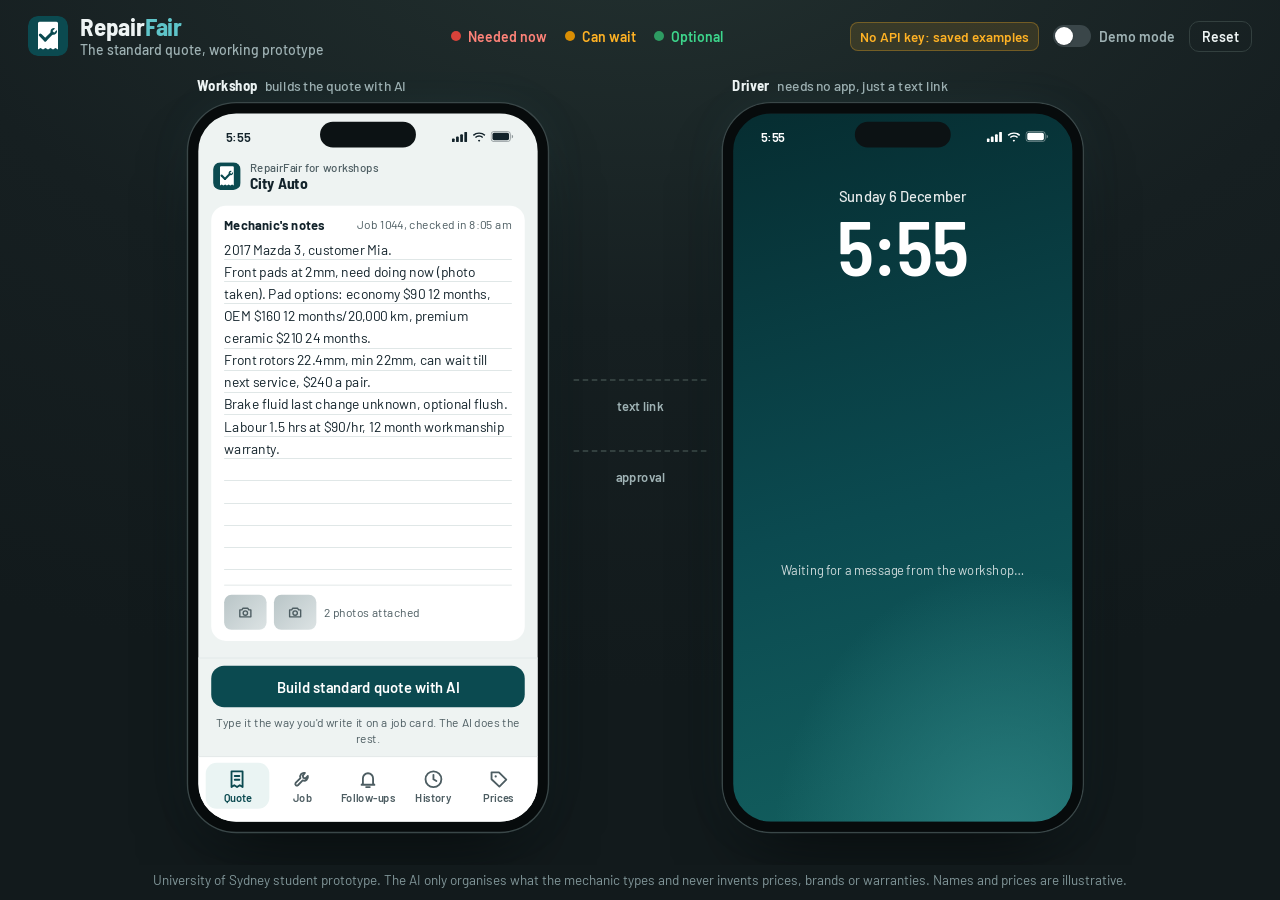
==== commit 53e06f83: "Split the workshop app into five tabs A bottom tab bar replaces the three top tabs. Quote covers wri" ====
--- a/static/index.html
+++ b/static/index.html
@@ -17,6 +17,9 @@
     <symbol id="i-hose" viewBox="0 0 24 24"><g fill="none" stroke="currentColor" stroke-width="2" stroke-linecap="round"><path d="M5 17c4.5 0 3.5-10 7-10s2.5 10 7 10"/><path d="M3 15v4M21 15v4"/></g></symbol>
     <symbol id="i-tyre" viewBox="0 0 24 24"><g fill="none" stroke="currentColor" stroke-width="2"><circle cx="12" cy="12" r="8.6"/><circle cx="12" cy="12" r="4.2"/></g></symbol>
     <symbol id="i-part" viewBox="0 0 24 24"><path d="M14.6 5.2a4.2 4.2 0 0 0-4.9 5.6L4.5 16a1.8 1.8 0 0 0 2.5 2.5l5.2-5.2a4.2 4.2 0 0 0 5.6-4.9l-2.6 2.6-2.3-.6-.6-2.3z" fill="none" stroke="currentColor" stroke-width="2" stroke-linejoin="round"/></symbol>
+    <symbol id="i-doc" viewBox="0 0 24 24"><g fill="none" stroke="currentColor" stroke-width="2" stroke-linecap="round" stroke-linejoin="round"><path d="M6 3.5h12v17l-3-2-3 2-3-2-3 2z"/><path d="M9.5 8.5h5M9.5 12.5h5"/></g></symbol>
+    <symbol id="i-bell" viewBox="0 0 24 24"><g fill="none" stroke="currentColor" stroke-width="2" stroke-linecap="round" stroke-linejoin="round"><path d="M6.5 16.5V11a5.5 5.5 0 0 1 11 0v5.5l1.5 1.5H5z"/><path d="M10 20.5h4"/></g></symbol>
+    <symbol id="i-tag" viewBox="0 0 24 24"><g fill="none" stroke="currentColor" stroke-width="2" stroke-linejoin="round"><path d="M4 4.5h8l8 8-7.5 7.5-8.5-8z"/><circle cx="8.5" cy="9" r="1.2" fill="currentColor" stroke="none"/></g></symbol>
     <symbol id="i-check" viewBox="0 0 24 24"><path d="M5 12.5l4.5 4.5L19 7.5" fill="none" stroke="currentColor" stroke-width="2.4" stroke-linecap="round" stroke-linejoin="round"/></symbol>
     <symbol id="i-dash" viewBox="0 0 24 24"><path d="M7 12h10" fill="none" stroke="currentColor" stroke-width="2.4" stroke-linecap="round"/></symbol>
     <symbol id="i-msg" viewBox="0 0 24 24"><path d="M12 4.2c-5 0-9 3.2-9 7.1 0 2.2 1.2 4.2 3.2 5.5l-.7 3.2 3.8-2.1c.9.2 1.8.3 2.7.3 5 0 9-3.2 9-7.1S17 4.2 12 4.2z" fill="currentColor"/></symbol>
@@ -57,13 +60,15 @@
             <img src="/static/logo.svg" alt="" class="mini-logo">
             <div><div class="ah1">RepairFair for workshops</div><div class="ah2" id="wsTitle">City Auto</div></div>
           </div>
-          <div class="tabs" id="wsTabs">
-            <button class="tab on" data-tab="quote">Quote</button>
-            <button class="tab" data-tab="book">Price book</button>
-            <button class="tab" data-tab="history">Job history</button>
-          </div>
           <div class="screen" id="ws"></div>
           <div class="dock" id="wsDock"></div>
+          <nav class="tabbar" id="wsTabs" aria-label="Workshop sections">
+            <button class="tab on" data-tab="quote"><svg class="i" width="24" height="24" aria-hidden="true"><use href="#i-doc"/></svg>Quote</button>
+            <button class="tab" data-tab="job"><svg class="i" width="24" height="24" aria-hidden="true"><use href="#i-part"/></svg>Job</button>
+            <button class="tab" data-tab="followups"><svg class="i" width="24" height="24" aria-hidden="true"><use href="#i-bell"/></svg>Follow-ups</button>
+            <button class="tab" data-tab="history"><svg class="i" width="24" height="24" aria-hidden="true"><use href="#i-time"/></svg>History</button>
+            <button class="tab" data-tab="book"><svg class="i" width="24" height="24" aria-hidden="true"><use href="#i-tag"/></svg>Prices</button>
+          </nav>
           <div class="toast" id="wsToast"></div>
         </div>
       </section>
--- a/static/style.css
+++ b/static/style.css
@@ -10,8 +10,8 @@
 @font-face { font-family: "Barlow Semi Condensed"; font-weight: 700; font-display: swap; src: url(vendor/fonts/barlow-semi-condensed-700.woff2) format("woff2"); }
 
 :root {
-  --brand: #0F5257; --brand-700: #0B3F43; --brand-500: #1C6E73; --brand-100: #DCEBEB; --brand-50: #EEF5F5;
-  --ink: #13232B; --muted: #4D5D62; --faint: #66767B; --line: #E1E7E8; --bg: #D9E0E0; --paper: #F1F4F4; --card: #FFFFFF;
+  --brand: #0B4A50; --brand-700: #083A3F; --brand-500: #14646B; --brand-100: #D3E7E7; --brand-50: #EAF4F3;
+  --ink: #13232B; --muted: #4D5D62; --faint: #5C6B70; --line: #E0E7E7; --paper: #EEF3F2; --card: #FFFFFF;
   --red: #D9423A; --red-t: #A42A23; --red-bg: #FCE9E7;
   --amber: #D98E04; --amber-t: #8A5A00; --amber-bg: #FDF1D9;
   --green: #2E9B62; --green-t: #1E6E44; --green-bg: #E3F3EA;
@@ -19,16 +19,19 @@
   /* the instrument cluster */
   --cluster: #111A1D; --cl-ink: #EEF4F4; --cl-soft: #A3B5B7; --cl-off: #34403F; --cl-line: #253134; --cl-raise: #1B2629;
   --lit-red: #FF5B4F; --lit-amber: #FFB224; --lit-green: #3DD68C;
+  /* the page around the phones: a dark stage, like the dashboard at night */
+  --stage: #121A1C; --stage-ink: #EEF4F4; --stage-soft: #9FB2B4; --stage-line: #33403F; --stage-raise: #1E292B; --teal-lit: #5FC4C9;
   --display: "Barlow Semi Condensed", Barlow, "Segoe UI", sans-serif;
   --body: Barlow, "Segoe UI", system-ui, sans-serif;
   --ease-out: cubic-bezier(.23, 1, .32, 1);
 }
 * { box-sizing: border-box; margin: 0; padding: 0; }
 html, body { height: 100%; }
-body { background: var(--bg); color: var(--ink); font-family: var(--body); display: flex; flex-direction: column; overflow: hidden; }
+body { background: radial-gradient(1400px 760px at 50% -8%, #22302F 0%, #161F21 52%, var(--stage) 100%); color: var(--ink); font-family: var(--body); display: flex; flex-direction: column; overflow: hidden; }
 button, input, select, textarea { font-family: inherit; }
 button { cursor: pointer; color: inherit; }
 :focus-visible { outline: 2px solid var(--brand); outline-offset: 2px; }
+.top :focus-visible, .top input:focus-visible + .track { outline-color: var(--teal-lit); }
 .cluster :focus-visible, .tracker :focus-visible { outline-color: #7FD1D6; }
 .i { display: inline-block; flex: none; vertical-align: middle; }
 
@@ -36,41 +39,42 @@
 .top { flex: none; display: flex; align-items: center; justify-content: space-between; gap: 20px; padding: 14px 28px; }
 .brand { display: flex; align-items: center; gap: 12px; }
 .logo { width: 40px; height: 40px; border-radius: 10px; }
-.wordmark { font: 700 25px/1 var(--display); letter-spacing: -.2px; }
-.wordmark span { color: var(--brand); }
-.tagline { font-size: 14px; color: var(--muted); font-weight: 500; margin-top: 2px; }
+.wordmark { font: 700 25px/1 var(--display); letter-spacing: -.2px; color: var(--stage-ink); }
+.wordmark span { color: var(--teal-lit); }
+.tagline { font-size: 14px; color: var(--stage-soft); font-weight: 500; margin-top: 2px; }
 .legend { display: flex; gap: 18px; }
 .key { display: inline-flex; align-items: center; gap: 7px; font-size: 14px; font-weight: 600; }
 .key i { width: 10px; height: 10px; border-radius: 50%; }
-.key.needed_now { color: var(--red-t); } .key.needed_now i { background: var(--red); }
+.key.needed_now { color: var(--red-t); }
+.top .key.needed_now { color: #FF8379; } .top .key.can_wait { color: var(--lit-amber); } .top .key.optional { color: var(--lit-green); } .key.needed_now i { background: var(--red); }
 .key.can_wait { color: var(--amber-t); } .key.can_wait i { background: var(--amber); }
 .key.optional { color: var(--green-t); } .key.optional i { background: var(--green); }
 .controls { display: flex; align-items: center; gap: 14px; }
 .pill { display: inline-flex; align-items: center; gap: 7px; font-size: 13.5px; font-weight: 600; border-radius: 8px; padding: 6px 10px; background: var(--grey-bg); color: var(--muted); }
-.pill.live { background: var(--cluster); color: var(--cl-ink); }
+.pill.live { background: var(--stage-raise); color: var(--stage-ink); box-shadow: inset 0 0 0 1px var(--stage-line); }
 .pill.live::before { content: ""; width: 8px; height: 8px; border-radius: 50%; background: var(--lit-green); box-shadow: 0 0 6px var(--lit-green); }
-.pill.demo { background: var(--amber-bg); color: var(--amber-t); }
-.switch { display: flex; align-items: center; gap: 8px; font-size: 14px; font-weight: 600; color: var(--muted); cursor: pointer; user-select: none; }
+.pill.demo { background: rgba(255,178,36,.12); color: var(--lit-amber); box-shadow: inset 0 0 0 1px rgba(255,178,36,.3); }
+.switch { display: flex; align-items: center; gap: 8px; font-size: 14px; font-weight: 600; color: var(--stage-soft); cursor: pointer; user-select: none; }
 .switch input { position: absolute; opacity: 0; width: 0; height: 0; }
-.track { width: 38px; height: 22px; border-radius: 999px; background: #B9C6C7; position: relative; transition: background .16s var(--ease-out); }
+.track { width: 38px; height: 22px; border-radius: 999px; background: #3A4649; position: relative; transition: background .16s var(--ease-out); }
 .knob { position: absolute; top: 2px; left: 2px; width: 18px; height: 18px; border-radius: 50%; background: #fff; transition: transform .16s var(--ease-out); box-shadow: 0 1px 2px rgba(0,0,0,.2); }
-.switch input:checked + .track { background: var(--brand); } .switch input:checked + .track .knob { transform: translateX(16px); }
+.switch input:checked + .track { background: #1A7C83; } .switch input:checked + .track .knob { transform: translateX(16px); }
 .switch input:focus-visible + .track { outline: 2px solid var(--brand); outline-offset: 2px; }
-.btn-ghost { border: 1.5px solid #B9C6C7; background: transparent; border-radius: 10px; padding: 6px 12px; font-size: 14px; font-weight: 600; color: var(--ink); transition: transform .12s var(--ease-out), background .12s; }
+.btn-ghost { border: 1.5px solid var(--stage-line); background: transparent; border-radius: 10px; padding: 6px 12px; font-size: 14px; font-weight: 600; color: var(--stage-ink); transition: transform .12s var(--ease-out), background .12s; }
 .btn-ghost:active { transform: scale(.97); }
-@media (hover: hover) and (pointer: fine) { .btn-ghost:hover { background: #CDD6D6; } }
+@media (hover: hover) and (pointer: fine) { .btn-ghost:hover { background: var(--stage-raise); } }
 
 /* ---------- stage scales to fit any screen ---------- */
 .viewport { flex: 1; position: relative; overflow: hidden; }
 .stage { position: absolute; left: 50%; top: 0; width: 1000px; height: 850px; transform-origin: top center;
          display: flex; justify-content: center; align-items: flex-start; gap: 0; }
 .side { width: 400px; }
-.side-label { font-size: 15px; color: var(--muted); margin: 6px 0 10px 10px; display: flex; gap: 8px; align-items: center; font-weight: 500; }
-.role { font: 700 16px/1 var(--display); color: var(--ink); }
+.side-label { font-size: 15px; color: var(--stage-soft); margin: 6px 0 10px 10px; display: flex; gap: 8px; align-items: center; font-weight: 500; }
+.role { font: 700 16px/1 var(--display); color: var(--stage-ink); }
 
 /* ---------- phones ---------- */
 .phone { position: relative; width: 390px; height: 790px; border-radius: 52px; background: var(--paper); overflow: hidden;
-         border: 11px solid #0C1214; box-shadow: 0 30px 60px -24px rgba(17,26,29,.45);
+         border: 11px solid #070B0C; box-shadow: 0 0 0 1.5px #3A4748, 0 40px 80px -30px rgba(0,0,0,.75), 0 0 60px -10px rgba(95,196,201,.08);
          display: flex; flex-direction: column; }
 .island { position: absolute; top: 9px; left: 50%; transform: translateX(-50%); width: 104px; height: 28px; border-radius: 20px; background: #0C1214; z-index: 5; }
 .status { flex: none; height: 44px; display: flex; justify-content: space-between; align-items: center; padding: 6px 26px 0 30px; font-size: 14px; font-weight: 600; }
@@ -80,33 +84,35 @@
 .mini-logo { width: 30px; height: 30px; border-radius: 8px; }
 .ah1 { font-size: 12.5px; color: var(--muted); font-weight: 500; }
 .ah2 { font: 700 17px/1.15 var(--display); }
-.tabs { flex: none; display: flex; gap: 2px; margin: 0 14px 8px; background: var(--grey-bg); border-radius: 10px; padding: 3px; }
-.tab { flex: 1; border: none; background: transparent; border-radius: 8px; padding: 7px; font-size: 14px; font-weight: 600; color: var(--muted); transition: background .15s var(--ease-out), color .15s; }
-.tab.on { background: #fff; color: var(--ink); box-shadow: 0 1px 2px rgba(17,26,29,.1); }
+.tabbar { flex: none; display: grid; grid-template-columns: repeat(5, 1fr); gap: 2px; padding: 6px 8px 14px; background: #fff; border-top: 1px solid var(--line); }
+.tab { display: flex; flex-direction: column; align-items: center; justify-content: center; gap: 1px; min-height: 50px; border: none; background: transparent; border-radius: 12px; padding: 4px 0; font-size: 12px; font-weight: 600; color: var(--muted); transition: background .15s var(--ease-out), color .15s; }
+.tab:active { transform: scale(.96); }
+.tab.on { background: var(--brand-50); color: var(--brand); }
 .screen { flex: 1; overflow-y: auto; padding: 2px 14px 18px; scrollbar-width: none; overflow-x: hidden; }
 .screen::-webkit-scrollbar { display: none; }
 .dr-screen { padding-bottom: 8px; }
-.dock { flex: none; padding: 10px 14px 18px; border-top: 1px solid var(--line); background: var(--paper); display: none; }
+.dock { flex: none; padding: 8px 14px 10px; border-top: 1px solid var(--line); background: var(--paper); display: none; }
 .dock.show { display: block; }
 
 /* ---------- flow between phones ---------- */
 .flow { width: 180px; padding-top: 320px; text-align: center; }
 .lane { position: relative; height: 28px; margin: 0 18px; }
-.dotline { position: absolute; left: 0; right: 0; top: 13px; border-top: 2px dashed #A9B7B8; }
-.packet { position: absolute; top: 0; left: -10px; width: 30px; height: 28px; border-radius: 8px; background: var(--brand); color: #fff; display: grid; place-content: center; opacity: 0; }
+.dotline { position: absolute; left: 0; right: 0; top: 13px; border-top: 2px dashed var(--stage-line); }
+.packet { position: absolute; top: 0; left: -10px; width: 30px; height: 28px; border-radius: 8px; background: #1A7C83; color: #fff; display: grid; place-content: center; opacity: 0; }
 .packet.back { background: var(--green); left: auto; right: -10px; }
 .packet.go { animation: fly .9s cubic-bezier(.77,0,.175,1) forwards; } .packet.back.go { animation: flyback .9s cubic-bezier(.77,0,.175,1) forwards; }
 @keyframes fly { 0% { left: -10px; opacity: 0; } 15% { opacity: 1; } 85% { opacity: 1; } 100% { left: calc(100% - 18px); opacity: 0; } }
 @keyframes flyback { 0% { right: -10px; opacity: 0; } 15% { opacity: 1; } 85% { opacity: 1; } 100% { right: calc(100% - 18px); opacity: 0; } }
-.flow-label { font-size: 14px; font-weight: 600; color: var(--muted); margin: 6px 0 26px; }
+.flow-label { font-size: 14px; font-weight: 600; color: var(--stage-soft); margin: 6px 0 26px; }
 
 /* ---------- the cluster (dark instrument panel) ---------- */
-.cluster { background: var(--cluster); color: var(--cl-ink); border-radius: 20px; padding: 14px 16px 14px; margin: 2px 0 12px; }
+.cluster { background: linear-gradient(180deg, #16211F 0%, var(--cluster) 60%); box-shadow: inset 0 1px 0 rgba(255,255,255,.06); color: var(--cl-ink); border-radius: 20px; padding: 14px 16px 14px; margin: 2px 0 12px; }
 .cl-top { display: flex; justify-content: space-between; gap: 10px; font-size: 13.5px; color: var(--cl-soft); font-weight: 500; }
 .cl-top b { color: var(--cl-ink); font-weight: 600; }
 .readout { font: 600 54px/1 var(--display); letter-spacing: -.5px; font-variant-numeric: tabular-nums; margin-top: 10px; }
 .readout.md { font-size: 40px; }
-.readout.amber { color: var(--lit-amber); } .readout.green { color: var(--lit-green); }
+.readout { text-shadow: 0 0 18px rgba(238,244,244,.18); }
+.readout.amber { color: var(--lit-amber); text-shadow: 0 0 18px rgba(255,178,36,.28); } .readout.green { color: var(--lit-green); text-shadow: 0 0 18px rgba(61,214,140,.28); }
 .cl-sub { color: var(--cl-soft); font-size: 14px; margin-top: 5px; line-height: 1.35; }
 .cl-sub b { color: var(--cl-ink); font-weight: 600; }
 .lights { display: flex; flex-wrap: wrap; gap: 4px; margin: 12px 0 0 -6px; }
@@ -133,7 +139,7 @@
 .btn.dark { background: var(--cluster); color: var(--cl-ink); }
 .btn.soft { background: var(--grey-bg); color: var(--ink); }
 @media (hover: hover) and (pointer: fine) { .btn.soft:hover { background: #DCE3E3; } .btn.primary:hover, .btn.ai:hover { background: var(--brand-500); } }
-.btn:disabled { background: #B7C6C7; color: #fff; cursor: not-allowed; transform: none; }
+.btn:disabled { background: #D5DEDE; color: #4D5D62; cursor: not-allowed; transform: none; }
 .btns { display: flex; gap: 6px; } .btns .btn { flex: 1; margin-top: 8px; font-size: 15px; padding: 12px 6px; }
 
 /* grouped list (sheet) and item rows */
@@ -143,7 +149,7 @@
 .row + .row { border-top: 1px solid var(--line); }
 .row > .ic { margin-top: 1px; }
 .row .more { grid-column: 2 / 4; }
-.row.off .it, .row.off .price { color: #7A888C; }
+.row.off .it, .row.off .price { color: #5C6B70; }
 .row.off .price { text-decoration: line-through; text-decoration-thickness: 1.5px; }
 .ic.needed_now { color: var(--red-t); } .ic.can_wait { color: var(--amber-t); } .ic.optional { color: var(--green-t); } .ic.to_confirm, .ic.labour { color: var(--muted); }
 .ch { display: flex; justify-content: space-between; align-items: baseline; gap: 10px; }
@@ -166,7 +172,7 @@
 .opt.sel .t { color: var(--brand-700); }
 
 /* the item switch: a standard phone switch so drivers know it on sight */
-.sw { width: 48px; height: 29px; border: 0; border-radius: 999px; background: #C2CDCE; position: relative; flex: none; margin-top: 1px; padding: 0; transition: background .16s var(--ease-out); }
+.sw { width: 48px; height: 29px; border: 0; border-radius: 999px; background: #8A9A9D; position: relative; flex: none; margin-top: 1px; padding: 0; transition: background .16s var(--ease-out); }
 .sw::after { content: ""; position: absolute; top: 3px; left: 3px; width: 23px; height: 23px; border-radius: 999px; background: #fff; box-shadow: 0 1px 2px rgba(0,0,0,.2);
              transition: transform .18s var(--ease-out), width .18s var(--ease-out); }
 .sw[aria-checked="true"] { background: var(--brand); }
@@ -202,12 +208,12 @@
 .bigphoto { height: 78px; border-radius: 14px; margin-bottom: 10px; background: linear-gradient(135deg, #B9C5C7, #DCE3E4); display: flex; align-items: flex-end; justify-content: space-between; gap: 6px; padding: 8px 10px; font-size: 13px; font-weight: 600; color: #33454B; }
 .bigphoto span { display: flex; align-items: center; gap: 6px; }
 .dr-phone { background: var(--paper); }
-.dr-phone.lock { background: linear-gradient(165deg, #0F3E42 0%, #0F5257 50%, #2A6F70 100%); }
+.dr-phone.lock { background: radial-gradient(420px 520px at 80% 105%, #2B7F80 0%, transparent 60%), linear-gradient(165deg, #062D31 0%, #0B4A50 55%, #13605F 100%); }
 .dr-phone.lock .status, .dr-phone.lock .sig { color: #fff; }
 .dr-top { flex: none; }
 .urlbar { flex: none; display: flex; align-items: center; justify-content: center; gap: 6px; margin: 2px 14px 8px; background: var(--grey-bg); border-radius: 10px; padding: 7px 12px; font-size: 13.5px; color: var(--muted); font-weight: 500; }
 .thread-head { display: flex; flex-direction: column; align-items: center; gap: 3px; padding: 2px 0 10px; border-bottom: 1px solid var(--line); background: var(--paper); }
-.thread-head .av { width: 40px; height: 40px; border-radius: 50%; background: #8E9BA0; color: #fff; font-weight: 600; display: flex; align-items: center; justify-content: center; font-size: 15px; }
+.thread-head .av { width: 40px; height: 40px; border-radius: 50%; background: #5C6B70; color: #fff; font-weight: 600; display: flex; align-items: center; justify-content: center; font-size: 15px; }
 .thread-head .nm { font-size: 13.5px; font-weight: 600; }
 .thread-head .back { position: absolute; left: 20px; margin-top: 10px; color: #0A84FF; font-size: 24px; }
 
@@ -230,7 +236,7 @@
 .thread { padding-top: 10px; }
 .tstamp { text-align: center; font-size: 12.5px; color: var(--muted); font-weight: 500; margin: 4px 0 8px; }
 .bubble { max-width: 82%; background: #E5E5EA; border-radius: 18px 18px 18px 6px; padding: 9px 12px; font-size: 14.5px; line-height: 1.4; margin-bottom: 6px; animation: pop .26s var(--ease-out); }
-.bubble.me { margin-left: auto; background: #0A84FF; color: #fff; border-radius: 18px 18px 6px 18px; }
+.bubble.me { margin-left: auto; background: #0A6ED1; color: #fff; border-radius: 18px 18px 6px 18px; }
 @keyframes pop { from { transform: scale(.95) translateY(6px); opacity: 0; } to { transform: none; opacity: 1; } }
 .linkcard { max-width: 86%; border-radius: 18px; overflow: hidden; background: #fff; cursor: pointer; animation: pop .26s var(--ease-out) .12s both; margin-bottom: 6px; transition: transform .14s var(--ease-out); }
 .linkcard:active { transform: scale(.98); }
@@ -251,7 +257,7 @@
 .preview { border-radius: 16px; padding: 11px 12px; margin-top: 10px; background: #fff; }
 .preview .to { font-size: 13px; color: var(--muted); font-weight: 500; margin-bottom: 6px; display: flex; justify-content: space-between; }
 .preview .bubble { max-width: 100%; margin: 0; font-size: 13.5px; animation: none; }
-.tracker { background: var(--cluster); color: var(--cl-ink); border-radius: 20px; padding: 13px 14px 12px; margin: 2px 0 10px; }
+.tracker { background: linear-gradient(180deg, #16211F 0%, var(--cluster) 60%); box-shadow: inset 0 1px 0 rgba(255,255,255,.06); color: var(--cl-ink); border-radius: 20px; padding: 13px 14px 12px; margin: 2px 0 10px; }
 .tracker .tt { font-size: 14px; font-weight: 600; margin-bottom: 10px; display: flex; justify-content: space-between; gap: 8px; }
 .tracker .tt span:last-child { color: var(--cl-soft); font-weight: 500; }
 .steps { display: grid; grid-template-columns: repeat(4, 1fr); position: relative; }
@@ -262,11 +268,11 @@
 .step.now .dot { border-color: var(--lit-amber); animation: ring 1.4s ease-in-out infinite; }
 @keyframes ring { 50% { box-shadow: 0 0 0 4px rgba(255,178,36,.25); } }
 .step .tm { display: block; font-size: 12px; color: var(--cl-soft); font-weight: 400; margin-top: 1px; font-variant-numeric: tabular-nums; }
-.toast { position: absolute; left: 14px; right: 14px; bottom: 18px; z-index: 6; background: var(--cluster); color: var(--cl-ink); border-radius: 16px; padding: 12px 14px; font-size: 15px; font-weight: 600;
+.toast { position: absolute; left: 14px; right: 14px; bottom: 88px; z-index: 6; background: var(--cluster); color: var(--cl-ink); border-radius: 16px; padding: 12px 14px; font-size: 15px; font-weight: 600;
          display: flex; gap: 10px; align-items: center; box-shadow: 0 12px 28px rgba(0,0,0,.28); transform: translateY(120%); opacity: 0; transition: transform .3s var(--ease-out), opacity .2s; pointer-events: none; }
 .toast.show { transform: none; opacity: 1; }
 .toast .i { color: var(--lit-green); }
-.dock.show ~ .toast { bottom: 160px; }
+.dock.show ~ .toast { bottom: 226px; }
 
 /* job status + ready time */
 .etaline { display: flex; align-items: center; gap: 7px; font-size: 13.5px; color: var(--brand-700); margin: 4px 2px 10px; font-weight: 600; }
@@ -279,7 +285,7 @@
 .jc-eta { display: flex; justify-content: space-between; align-items: center; font-size: 14px; color: var(--muted); }
 .jc-eta b { color: var(--ink); }
 .adj { display: flex; gap: 4px; }
-.adj button { border: none; background: var(--grey-bg); border-radius: 8px; padding: 5px 8px; font-size: 13px; font-weight: 600; color: var(--ink); transition: transform .12s var(--ease-out); }
+.adj button { min-height: 34px; border: none; background: var(--grey-bg); border-radius: 9px; padding: 6px 9px; font-size: 13px; font-weight: 600; color: var(--ink); transition: transform .12s var(--ease-out); }
 .adj button:active { transform: scale(.95); }
 .jobcard .btn { margin-top: 10px; padding: 11px; font-size: 15px; }
 .statuscard { background: #fff; border-radius: 16px; padding: 12px 14px 8px; margin-bottom: 10px; }
@@ -305,7 +311,7 @@
 .ck-row.resolved .ck-t, .ck-row.tbc .ck-t { color: var(--cl-soft); }
 .ck-t { line-height: 1.3; }
 .ck-a { display: flex; gap: 5px; align-items: center; white-space: nowrap; }
-.ck-btn { white-space: nowrap; border: 1.5px solid #3B4A4D; background: transparent; color: var(--cl-ink); border-radius: 8px; padding: 4px 8px; font-size: 13px; font-weight: 600; transition: transform .12s var(--ease-out), background .12s; }
+.ck-btn { white-space: nowrap; min-height: 34px; border: 1.5px solid #3B4A4D; background: transparent; color: var(--cl-ink); border-radius: 9px; padding: 5px 9px; font-size: 13px; font-weight: 600; transition: transform .12s var(--ease-out), background .12s; }
 .ck-btn:active { transform: scale(.95); }
 @media (hover: hover) and (pointer: fine) { .ck-btn:hover { background: var(--cl-raise); } }
 .ck-done { font-size: 13px; font-weight: 600; color: var(--lit-green); }
@@ -321,20 +327,20 @@
 .tag { display: none; margin-left: 2px; font-size: 12px; font-weight: 600; color: var(--brand-700); background: var(--brand-50); border-radius: 6px; padding: 1px 6px; white-space: nowrap; }
 .card.edited .tag.ed, .tag.bk { display: inline-block; }
 .tag.bk { color: var(--green-t); background: var(--green-bg); }
-.status-sel { border: 1.5px solid var(--line); border-radius: 8px; font-size: 13.5px; font-weight: 600; padding: 3px 24px 3px 8px; appearance: none; -webkit-appearance: none; cursor: pointer; background-color: #fff;
+.status-sel { min-height: 34px; flex: none; border: 1.5px solid var(--line); border-radius: 9px; font-size: 13.5px; font-weight: 600; padding: 4px 24px 4px 8px; appearance: none; -webkit-appearance: none; cursor: pointer; background-color: #fff;
   background-image: linear-gradient(45deg, transparent 50%, currentColor 50%), linear-gradient(135deg, currentColor 50%, transparent 50%);
   background-position: calc(100% - 12px) 52%, calc(100% - 8px) 52%; background-size: 4px 4px; background-repeat: no-repeat; }
 .status-sel.needed_now { color: var(--red-t); } .status-sel.can_wait { color: var(--amber-t); } .status-sel.optional { color: var(--green-t); } .status-sel.to_confirm { color: var(--grey-t); }
-.num-wrap { display: inline-flex; align-items: center; gap: 1px; font-size: 15px; font-weight: 600; color: var(--ink); border: 1.5px solid var(--line); background: var(--paper); border-radius: 9px; padding: 3px 5px 3px 8px; font-variant-numeric: tabular-nums; }
+.num-wrap { display: inline-flex; align-items: center; gap: 1px; font-size: 15px; font-weight: 600; color: var(--ink); border: 1.5px solid var(--line); background: var(--paper); border-radius: 9px; padding: 0 5px 0 8px; cursor: text; font-variant-numeric: tabular-nums; }
 .num-wrap:focus-within { border-color: var(--brand-500); box-shadow: 0 0 0 3px var(--brand-100); }
 .num-wrap.empty { border-color: var(--amber); background: var(--amber-bg); }
-.num { width: 56px; border: none; background: transparent; font: inherit; color: inherit; padding: 1px 0; -moz-appearance: textfield; }
+.num { width: 56px; min-height: 34px; border: none; background: transparent; font: inherit; color: inherit; padding: 0; -moz-appearance: textfield; }
 .num::-webkit-outer-spin-button, .num::-webkit-inner-spin-button { -webkit-appearance: none; margin: 0; }
 .num:focus { outline: none; }
 .edrow { display: flex; align-items: center; gap: 7px; margin-top: 8px; font-size: 14px; color: var(--muted); }
 .edrow b { font: 600 18px/1 var(--display); color: var(--ink); }
 .tiers { margin-top: 8px; background: var(--paper); border-radius: 12px; overflow: hidden; }
-.tier { display: grid; grid-template-columns: 22px 1fr auto; gap: 8px; align-items: center; padding: 7px 9px; font-size: 14px; }
+.tier { display: grid; grid-template-columns: 22px 1fr auto; gap: 8px; align-items: center; min-height: 48px; padding: 6px 9px; font-size: 14px; cursor: pointer; }
 .tier + .tier { border-top: 1px solid var(--line); }
 .tier.pre { background: var(--brand-50); }
 .tn { font-weight: 600; } .tw { display: block; font-size: 12.5px; font-weight: 400; color: var(--muted); }
@@ -343,7 +349,7 @@
 .hint { font-size: 12.5px; color: var(--muted); margin-top: 5px; }
 
 #wsDock .small { margin-top: 7px; }
-.confirm { display: flex; align-items: center; gap: 10px; font-size: 15px; font-weight: 600; color: var(--ink); cursor: pointer; user-select: none; padding: 2px 2px 0; }
+.confirm { display: flex; align-items: center; gap: 10px; min-height: 44px; font-size: 15px; font-weight: 600; color: var(--ink); cursor: pointer; user-select: none; padding: 0 2px; }
 .confirm input { appearance: none; -webkit-appearance: none; width: 22px; height: 22px; border: 2px solid var(--brand); border-radius: 7px; display: grid; place-content: center; cursor: pointer; flex: none; transition: background .12s var(--ease-out); }
 .confirm input:checked { background: var(--brand); }
 .confirm input:checked::after { content: ""; width: 10px; height: 5.5px; border: 2.5px solid #fff; border-top: 0; border-right: 0; transform: translateY(-1px) rotate(-45deg); }
@@ -408,8 +414,40 @@
 /* driver: done screens */
 .success { padding: 2px 0 0; }
 
-.note { flex: none; text-align: center; font-size: 13.5px; color: var(--muted); padding: 6px 20px 12px; }
+.note { flex: none; text-align: center; font-size: 13.5px; color: #82979A; padding: 6px 20px 12px; }
 
 @media (prefers-reduced-motion: reduce) {
   *, *::before, *::after { transition-duration: 1ms !important; animation-duration: 1ms !important; animation-iteration-count: 1 !important; }
 }
+
+/* compose: the notes fill the screen like a job card */
+.fill { display: flex; flex-direction: column; min-height: 100%; }
+.notes-card { flex: 1; display: flex; flex-direction: column; background: #fff; border-radius: 16px; padding: 12px 14px; margin-top: 2px; cursor: text; }
+.notes-card:focus-within { box-shadow: 0 0 0 2px var(--brand-500); }
+.nc-top { display: flex; justify-content: space-between; gap: 8px; font-size: 13px; color: var(--muted); margin-bottom: 6px; }
+.nc-top b { font-size: 14px; color: var(--ink); font-weight: 700; }
+.notes-card textarea { flex: 1; min-height: 220px; border: none; padding: 0; border-radius: 0; font-size: 15px; line-height: 1.55; background: transparent; }
+.notes-card textarea:focus { box-shadow: none; }
+.photos { display: flex; align-items: center; gap: 8px; padding-top: 10px; margin-top: 8px; border-top: 1px solid var(--line); }
+.ph { width: 46px; height: 38px; border-radius: 8px; background: linear-gradient(135deg, #B9C5C7, #DCE3E4); display: grid; place-content: center; color: #4D5D62; }
+.ph-t { font-size: 13px; color: var(--muted); }
+
+/* workshop after sending: status lives in the panel; reminders sit on the declined rows */
+.tr-sub { margin: 0 0 12px; }
+.tracker .readout { margin-top: 4px; }
+.dec { flex-wrap: wrap; }
+.dec-fu { flex-basis: 100%; padding: 6px 0 0 24px; }
+.dec-fu { padding-top: 2px; }
+.dec-fu .fu-sel { min-height: 44px; margin: -8px 0 -8px; border: none; background: none; padding: 0 2px; color: var(--brand-700); font-size: 13.5px; cursor: pointer; }
+/* ruled like a job card so the empty space reads as room to write */
+.notes-card textarea { line-height: 24px; background: repeating-linear-gradient(to bottom, transparent 0 23px, var(--line) 23px 24px); background-attachment: local; }
+
+/* tap areas: small text links keep their look but get a 44pt hit region */
+.ck-link, .why-btn { position: relative; }
+.ck-link::after, .why-btn::after { content: ""; position: absolute; inset: -14px -6px; }
+
+/* empty tab */
+.blank { display: flex; flex-direction: column; align-items: center; gap: 4px; text-align: center; color: var(--muted); font-size: 14.5px; line-height: 1.4; padding: 120px 30px 0; }
+.blank b { color: var(--ink); font-size: 17px; font-weight: 600; margin-top: 6px; }
+.blank .i { color: var(--faint); }
+#drDock { padding-bottom: 18px; }
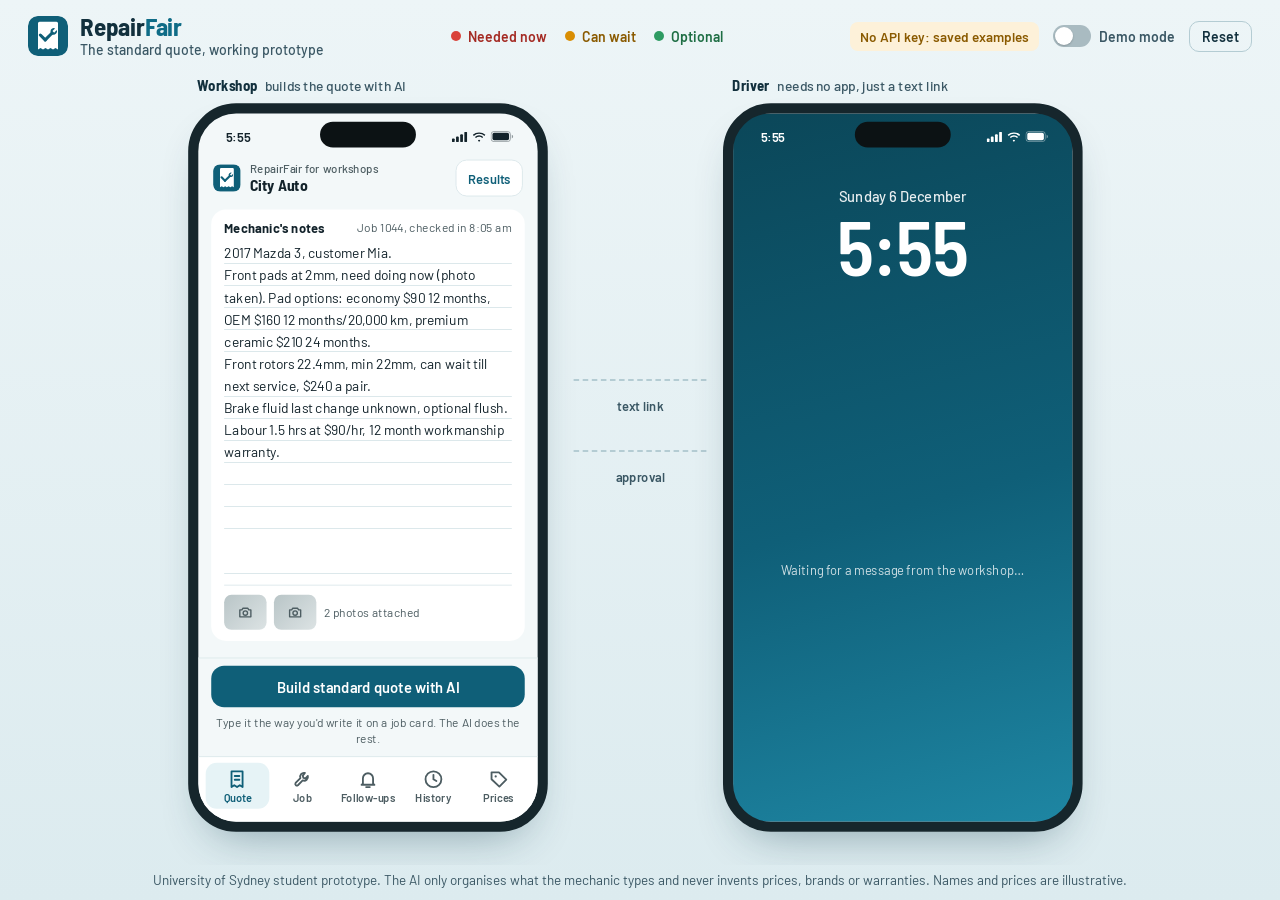
==== commit d87a1b7e: "Add a Results screen for the workshop owner A Results button in the workshop header shows extra reve" ====
--- a/static/index.html
+++ b/static/index.html
@@ -59,6 +59,7 @@
           <div class="app-head">
             <img src="/static/logo.svg" alt="" class="mini-logo">
             <div><div class="ah1">RepairFair for workshops</div><div class="ah2" id="wsTitle">City Auto</div></div>
+            <button class="head-btn" id="resultsBtn" data-tab="results">Results</button>
           </div>
           <div class="screen" id="ws"></div>
           <div class="dock" id="wsDock"></div>
--- a/static/style.css
+++ b/static/style.css
@@ -1,5 +1,5 @@
 /* RepairFair, "dashboard lights" direction.
-   Each screen leads with one dark instrument panel (the cluster) holding the number that matters and the lights.
+   Each screen leads with one blue-teal instrument panel (the cluster) holding the number that matters and the lights.
    Below it, plain grouped lists with familiar phone controls. Colour only ever means urgency or state. */
 
 @font-face { font-family: Barlow; font-weight: 400; font-display: swap; src: url(vendor/fonts/barlow-400.woff2) format("woff2"); }
@@ -10,24 +10,24 @@
 @font-face { font-family: "Barlow Semi Condensed"; font-weight: 700; font-display: swap; src: url(vendor/fonts/barlow-semi-condensed-700.woff2) format("woff2"); }
 
 :root {
-  --brand: #0B4A50; --brand-700: #083A3F; --brand-500: #14646B; --brand-100: #D3E7E7; --brand-50: #EAF4F3;
-  --ink: #13232B; --muted: #4D5D62; --faint: #5C6B70; --line: #E0E7E7; --paper: #EEF3F2; --card: #FFFFFF;
+  --brand: #0F5F78; --brand-700: #0B4759; --brand-500: #147A96; --brand-100: #CDE6EC; --brand-50: #E6F3F6;
+  --ink: #13232B; --muted: #4D5D62; --faint: #5C6B70; --line: #DCE8EB; --paper: #F3F8F9; --card: #FFFFFF;
   --red: #D9423A; --red-t: #A42A23; --red-bg: #FCE9E7;
   --amber: #D98E04; --amber-t: #8A5A00; --amber-bg: #FDF1D9;
   --green: #2E9B62; --green-t: #1E6E44; --green-bg: #E3F3EA;
-  --grey: #8C989C; --grey-t: #56656A; --grey-bg: #E8EDED;
+  --grey: #8C989C; --grey-t: #56656A; --grey-bg: #E4EEF0;
   /* the instrument cluster */
-  --cluster: #111A1D; --cl-ink: #EEF4F4; --cl-soft: #A3B5B7; --cl-off: #34403F; --cl-line: #253134; --cl-raise: #1B2629;
-  --lit-red: #FF5B4F; --lit-amber: #FFB224; --lit-green: #3DD68C;
-  /* the page around the phones: a dark stage, like the dashboard at night */
-  --stage: #121A1C; --stage-ink: #EEF4F4; --stage-soft: #9FB2B4; --stage-line: #33403F; --stage-raise: #1E292B; --teal-lit: #5FC4C9;
+  --cluster: #0F5F78; --cl-ink: #FFFFFF; --cl-soft: #DDF0F4; --cl-off: #4A92A8; --cl-line: #2C7B92; --cl-raise: #16708A;
+  --lit-red: #FFB0A8; --lit-amber: #FFD56E; --lit-green: #93F2C2;
+  /* the page around the phones: light, so it stays clear on a projector in a lit room */
+  --stage: #DCEBEF; --stage-ink: #12303D; --stage-soft: #3A5764; --stage-line: #B4CCD3; --stage-raise: #D2E3E8; --teal-lit: #0F6C87;
   --display: "Barlow Semi Condensed", Barlow, "Segoe UI", sans-serif;
   --body: Barlow, "Segoe UI", system-ui, sans-serif;
   --ease-out: cubic-bezier(.23, 1, .32, 1);
 }
 * { box-sizing: border-box; margin: 0; padding: 0; }
 html, body { height: 100%; }
-body { background: radial-gradient(1400px 760px at 50% -8%, #22302F 0%, #161F21 52%, var(--stage) 100%); color: var(--ink); font-family: var(--body); display: flex; flex-direction: column; overflow: hidden; }
+body { background: linear-gradient(180deg, #EDF5F7 0%, var(--stage) 100%); color: var(--ink); font-family: var(--body); display: flex; flex-direction: column; overflow: hidden; }
 button, input, select, textarea { font-family: inherit; }
 button { cursor: pointer; color: inherit; }
 :focus-visible { outline: 2px solid var(--brand); outline-offset: 2px; }
@@ -46,19 +46,19 @@
 .key { display: inline-flex; align-items: center; gap: 7px; font-size: 14px; font-weight: 600; }
 .key i { width: 10px; height: 10px; border-radius: 50%; }
 .key.needed_now { color: var(--red-t); }
-.top .key.needed_now { color: #FF8379; } .top .key.can_wait { color: var(--lit-amber); } .top .key.optional { color: var(--lit-green); } .key.needed_now i { background: var(--red); }
+.key.needed_now i { background: var(--red); }
 .key.can_wait { color: var(--amber-t); } .key.can_wait i { background: var(--amber); }
 .key.optional { color: var(--green-t); } .key.optional i { background: var(--green); }
 .controls { display: flex; align-items: center; gap: 14px; }
 .pill { display: inline-flex; align-items: center; gap: 7px; font-size: 13.5px; font-weight: 600; border-radius: 8px; padding: 6px 10px; background: var(--grey-bg); color: var(--muted); }
-.pill.live { background: var(--stage-raise); color: var(--stage-ink); box-shadow: inset 0 0 0 1px var(--stage-line); }
-.pill.live::before { content: ""; width: 8px; height: 8px; border-radius: 50%; background: var(--lit-green); box-shadow: 0 0 6px var(--lit-green); }
-.pill.demo { background: rgba(255,178,36,.12); color: var(--lit-amber); box-shadow: inset 0 0 0 1px rgba(255,178,36,.3); }
+.pill.live { background: #fff; color: var(--ink); }
+.pill.live::before { content: ""; width: 8px; height: 8px; border-radius: 50%; background: var(--green); }
+.pill.demo { background: var(--amber-bg); color: var(--amber-t); }
 .switch { display: flex; align-items: center; gap: 8px; font-size: 14px; font-weight: 600; color: var(--stage-soft); cursor: pointer; user-select: none; }
 .switch input { position: absolute; opacity: 0; width: 0; height: 0; }
-.track { width: 38px; height: 22px; border-radius: 999px; background: #3A4649; position: relative; transition: background .16s var(--ease-out); }
+.track { width: 38px; height: 22px; border-radius: 999px; background: #A9BBC1; position: relative; transition: background .16s var(--ease-out); }
 .knob { position: absolute; top: 2px; left: 2px; width: 18px; height: 18px; border-radius: 50%; background: #fff; transition: transform .16s var(--ease-out); box-shadow: 0 1px 2px rgba(0,0,0,.2); }
-.switch input:checked + .track { background: #1A7C83; } .switch input:checked + .track .knob { transform: translateX(16px); }
+.switch input:checked + .track { background: var(--brand); } .switch input:checked + .track .knob { transform: translateX(16px); }
 .switch input:focus-visible + .track { outline: 2px solid var(--brand); outline-offset: 2px; }
 .btn-ghost { border: 1.5px solid var(--stage-line); background: transparent; border-radius: 10px; padding: 6px 12px; font-size: 14px; font-weight: 600; color: var(--stage-ink); transition: transform .12s var(--ease-out), background .12s; }
 .btn-ghost:active { transform: scale(.97); }
@@ -74,7 +74,7 @@
 
 /* ---------- phones ---------- */
 .phone { position: relative; width: 390px; height: 790px; border-radius: 52px; background: var(--paper); overflow: hidden;
-         border: 11px solid #070B0C; box-shadow: 0 0 0 1.5px #3A4748, 0 40px 80px -30px rgba(0,0,0,.75), 0 0 60px -10px rgba(95,196,201,.08);
+         border: 11px solid #16262C; box-shadow: 0 24px 50px -24px rgba(15,60,75,.45);
          display: flex; flex-direction: column; }
 .island { position: absolute; top: 9px; left: 50%; transform: translateX(-50%); width: 104px; height: 28px; border-radius: 20px; background: #0C1214; z-index: 5; }
 .status { flex: none; height: 44px; display: flex; justify-content: space-between; align-items: center; padding: 6px 26px 0 30px; font-size: 14px; font-weight: 600; }
@@ -98,28 +98,26 @@
 .flow { width: 180px; padding-top: 320px; text-align: center; }
 .lane { position: relative; height: 28px; margin: 0 18px; }
 .dotline { position: absolute; left: 0; right: 0; top: 13px; border-top: 2px dashed var(--stage-line); }
-.packet { position: absolute; top: 0; left: -10px; width: 30px; height: 28px; border-radius: 8px; background: #1A7C83; color: #fff; display: grid; place-content: center; opacity: 0; }
+.packet { position: absolute; top: 0; left: -10px; width: 30px; height: 28px; border-radius: 8px; background: var(--brand); color: #fff; display: grid; place-content: center; opacity: 0; }
 .packet.back { background: var(--green); left: auto; right: -10px; }
 .packet.go { animation: fly .9s cubic-bezier(.77,0,.175,1) forwards; } .packet.back.go { animation: flyback .9s cubic-bezier(.77,0,.175,1) forwards; }
 @keyframes fly { 0% { left: -10px; opacity: 0; } 15% { opacity: 1; } 85% { opacity: 1; } 100% { left: calc(100% - 18px); opacity: 0; } }
 @keyframes flyback { 0% { right: -10px; opacity: 0; } 15% { opacity: 1; } 85% { opacity: 1; } 100% { right: calc(100% - 18px); opacity: 0; } }
 .flow-label { font-size: 14px; font-weight: 600; color: var(--stage-soft); margin: 6px 0 26px; }
 
-/* ---------- the cluster (dark instrument panel) ---------- */
-.cluster { background: linear-gradient(180deg, #16211F 0%, var(--cluster) 60%); box-shadow: inset 0 1px 0 rgba(255,255,255,.06); color: var(--cl-ink); border-radius: 20px; padding: 14px 16px 14px; margin: 2px 0 12px; }
+/* ---------- the cluster (instrument panel) ---------- */
+.cluster { background: linear-gradient(180deg, #12677F 0%, var(--cluster) 100%); color: var(--cl-ink); border-radius: 20px; padding: 14px 16px 14px; margin: 2px 0 12px; }
 .cl-top { display: flex; justify-content: space-between; gap: 10px; font-size: 13.5px; color: var(--cl-soft); font-weight: 500; }
 .cl-top b { color: var(--cl-ink); font-weight: 600; }
 .readout { font: 600 54px/1 var(--display); letter-spacing: -.5px; font-variant-numeric: tabular-nums; margin-top: 10px; }
 .readout.md { font-size: 40px; }
-.readout { text-shadow: 0 0 18px rgba(238,244,244,.18); }
-.readout.amber { color: var(--lit-amber); text-shadow: 0 0 18px rgba(255,178,36,.28); } .readout.green { color: var(--lit-green); text-shadow: 0 0 18px rgba(61,214,140,.28); }
+.readout.amber { color: var(--lit-amber); } .readout.green { color: var(--lit-green); }
 .cl-sub { color: var(--cl-soft); font-size: 14px; margin-top: 5px; line-height: 1.35; }
 .cl-sub b { color: var(--cl-ink); font-weight: 600; }
 .lights { display: flex; flex-wrap: wrap; gap: 4px; margin: 12px 0 0 -6px; }
 .lamp { width: 40px; height: 34px; display: grid; place-content: center; color: var(--cl-off); transition: color .2s var(--ease-out), filter .2s var(--ease-out); }
-.lamp.on { filter: drop-shadow(0 0 5px currentColor); }
 .lamp.on.needed_now { color: var(--lit-red); } .lamp.on.can_wait { color: var(--lit-amber); } .lamp.on.optional { color: var(--lit-green); }
-.lamp.on.to_confirm, .lamp.on.labour { color: var(--cl-ink); filter: none; }
+.lamp.on.to_confirm, .lamp.on.labour { color: var(--cl-ink); }
 .cl-foot { display: flex; gap: 8px; align-items: center; margin-top: 12px; padding-top: 10px; border-top: 1px solid var(--cl-line); font-size: 13.5px; color: var(--cl-soft); line-height: 1.35; }
 .cl-foot .i { color: var(--lit-green); }
 
@@ -208,7 +206,7 @@
 .bigphoto { height: 78px; border-radius: 14px; margin-bottom: 10px; background: linear-gradient(135deg, #B9C5C7, #DCE3E4); display: flex; align-items: flex-end; justify-content: space-between; gap: 6px; padding: 8px 10px; font-size: 13px; font-weight: 600; color: #33454B; }
 .bigphoto span { display: flex; align-items: center; gap: 6px; }
 .dr-phone { background: var(--paper); }
-.dr-phone.lock { background: radial-gradient(420px 520px at 80% 105%, #2B7F80 0%, transparent 60%), linear-gradient(165deg, #062D31 0%, #0B4A50 55%, #13605F 100%); }
+.dr-phone.lock { background: linear-gradient(165deg, #0B4759 0%, #0F5F78 55%, #1E86A3 100%); }
 .dr-phone.lock .status, .dr-phone.lock .sig { color: #fff; }
 .dr-top { flex: none; }
 .urlbar { flex: none; display: flex; align-items: center; justify-content: center; gap: 6px; margin: 2px 14px 8px; background: var(--grey-bg); border-radius: 10px; padding: 7px 12px; font-size: 13.5px; color: var(--muted); font-weight: 500; }
@@ -257,16 +255,16 @@
 .preview { border-radius: 16px; padding: 11px 12px; margin-top: 10px; background: #fff; }
 .preview .to { font-size: 13px; color: var(--muted); font-weight: 500; margin-bottom: 6px; display: flex; justify-content: space-between; }
 .preview .bubble { max-width: 100%; margin: 0; font-size: 13.5px; animation: none; }
-.tracker { background: linear-gradient(180deg, #16211F 0%, var(--cluster) 60%); box-shadow: inset 0 1px 0 rgba(255,255,255,.06); color: var(--cl-ink); border-radius: 20px; padding: 13px 14px 12px; margin: 2px 0 10px; }
+.tracker { background: linear-gradient(180deg, #12677F 0%, var(--cluster) 100%); color: var(--cl-ink); border-radius: 20px; padding: 13px 14px 12px; margin: 2px 0 10px; }
 .tracker .tt { font-size: 14px; font-weight: 600; margin-bottom: 10px; display: flex; justify-content: space-between; gap: 8px; }
 .tracker .tt span:last-child { color: var(--cl-soft); font-weight: 500; }
 .steps { display: grid; grid-template-columns: repeat(4, 1fr); position: relative; }
 .steps::before { content: ""; position: absolute; left: 12%; right: 12%; top: 9px; height: 2px; background: var(--cl-line); }
 .step { text-align: center; position: relative; font-size: 13px; color: var(--cl-soft); font-weight: 500; }
 .step .dot { width: 20px; height: 20px; border-radius: 50%; margin: 0 auto 4px; background: var(--cluster); border: 2px solid var(--cl-off); display: flex; align-items: center; justify-content: center; color: var(--cluster); position: relative; z-index: 1; transition: background .2s var(--ease-out), border-color .2s; }
-.step.done { color: var(--cl-ink); } .step.done .dot { background: var(--lit-green); border-color: var(--lit-green); box-shadow: 0 0 6px var(--lit-green); }
+.step.done { color: var(--cl-ink); } .step.done .dot { background: var(--lit-green); border-color: var(--lit-green); }
 .step.now .dot { border-color: var(--lit-amber); animation: ring 1.4s ease-in-out infinite; }
-@keyframes ring { 50% { box-shadow: 0 0 0 4px rgba(255,178,36,.25); } }
+@keyframes ring { 50% { box-shadow: 0 0 0 4px rgba(255,213,110,.3); } }
 .step .tm { display: block; font-size: 12px; color: var(--cl-soft); font-weight: 400; margin-top: 1px; font-variant-numeric: tabular-nums; }
 .toast { position: absolute; left: 14px; right: 14px; bottom: 88px; z-index: 6; background: var(--cluster); color: var(--cl-ink); border-radius: 16px; padding: 12px 14px; font-size: 15px; font-weight: 600;
          display: flex; gap: 10px; align-items: center; box-shadow: 0 12px 28px rgba(0,0,0,.28); transform: translateY(120%); opacity: 0; transition: transform .3s var(--ease-out), opacity .2s; pointer-events: none; }
@@ -305,13 +303,13 @@
 /* ---------- mechanic check (inside the cluster) ---------- */
 .check .ck-sub { font-size: 14px; color: var(--cl-soft); margin: 5px 0 6px; line-height: 1.35; }
 .ck-row { display: grid; grid-template-columns: 12px 1fr auto; gap: 11px; align-items: center; padding: 9px 0; border-top: 1px solid var(--cl-line); font-size: 14px; }
-.ck-ic { width: 10px; height: 10px; border-radius: 50%; background: var(--lit-amber); box-shadow: 0 0 6px var(--lit-amber); transition: background .2s var(--ease-out), box-shadow .2s var(--ease-out); }
-.ck-row.resolved .ck-ic { background: var(--lit-green); box-shadow: 0 0 6px var(--lit-green); }
-.ck-row.tbc .ck-ic { background: var(--cl-soft); box-shadow: none; }
+.ck-ic { width: 10px; height: 10px; border-radius: 50%; background: var(--lit-amber); transition: background .2s var(--ease-out); }
+.ck-row.resolved .ck-ic { background: var(--lit-green); }
+.ck-row.tbc .ck-ic { background: var(--cl-soft); }
 .ck-row.resolved .ck-t, .ck-row.tbc .ck-t { color: var(--cl-soft); }
 .ck-t { line-height: 1.3; }
 .ck-a { display: flex; gap: 5px; align-items: center; white-space: nowrap; }
-.ck-btn { white-space: nowrap; min-height: 34px; border: 1.5px solid #3B4A4D; background: transparent; color: var(--cl-ink); border-radius: 9px; padding: 5px 9px; font-size: 13px; font-weight: 600; transition: transform .12s var(--ease-out), background .12s; }
+.ck-btn { white-space: nowrap; min-height: 34px; border: 1.5px solid var(--cl-soft); background: transparent; color: var(--cl-ink); border-radius: 9px; padding: 5px 9px; font-size: 13px; font-weight: 600; transition: transform .12s var(--ease-out), background .12s; }
 .ck-btn:active { transform: scale(.95); }
 @media (hover: hover) and (pointer: fine) { .ck-btn:hover { background: var(--cl-raise); } }
 .ck-done { font-size: 13px; font-weight: 600; color: var(--lit-green); }
@@ -414,7 +412,7 @@
 /* driver: done screens */
 .success { padding: 2px 0 0; }
 
-.note { flex: none; text-align: center; font-size: 13.5px; color: #82979A; padding: 6px 20px 12px; }
+.note { flex: none; text-align: center; font-size: 13.5px; color: var(--stage-soft); padding: 6px 20px 12px; }
 
 @media (prefers-reduced-motion: reduce) {
   *, *::before, *::after { transition-duration: 1ms !important; animation-duration: 1ms !important; animation-iteration-count: 1 !important; }
@@ -451,3 +449,17 @@
 .blank b { color: var(--ink); font-size: 17px; font-weight: 600; margin-top: 6px; }
 .blank .i { color: var(--faint); }
 #drDock { padding-bottom: 18px; }
+
+/* fair price check */
+.fair { display: flex; align-items: center; gap: 5px; font-size: 13.5px; font-weight: 600; color: var(--green-t); margin-top: 6px; }
+.fair.over { color: var(--amber-t); }
+.cl-foot + .cl-foot { border-top: none; margin-top: 6px; padding-top: 0; }
+
+/* owner's Results screen */
+.head-btn { margin-left: auto; min-height: 40px; padding: 0 12px; border: 1.5px solid var(--line); border-radius: 12px; background: #fff; color: var(--brand); font-size: 14px; font-weight: 600; transition: transform .14s var(--ease-out), background .15s; }
+.head-btn:active { transform: scale(.97); }
+.head-btn.on { background: var(--brand-50); border-color: var(--brand-100); }
+.res { display: flex; justify-content: space-between; align-items: center; gap: 10px; min-height: 52px; padding: 8px 14px; font-size: 15px; }
+.res + .res { border-top: 1px solid var(--line); }
+.res small { display: block; font-size: 13px; color: var(--muted); }
+.res b { font: 600 21px/1.1 var(--display); font-variant-numeric: tabular-nums; white-space: nowrap; }
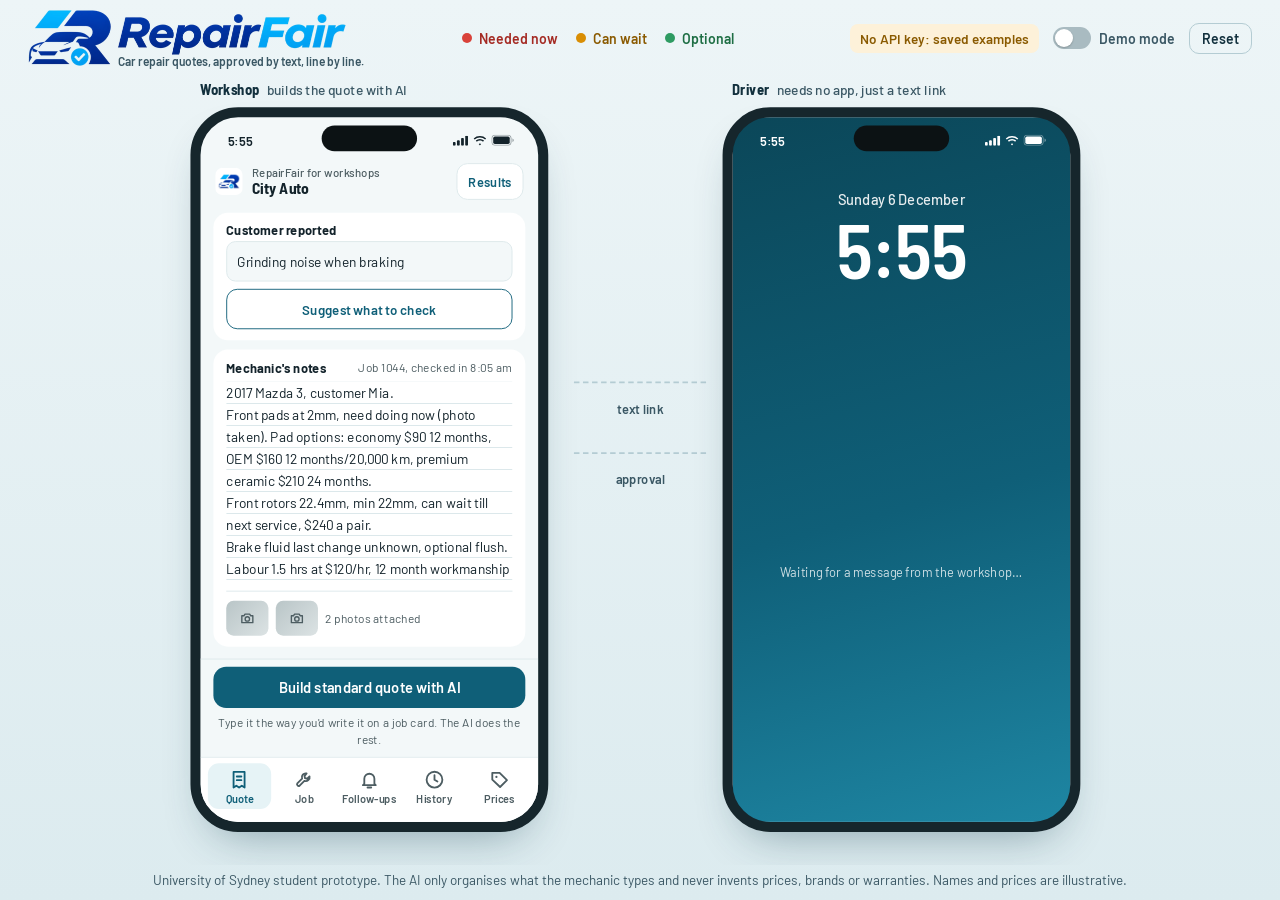
==== commit 5cecd8ea: "Use the new RepairFair logo across the app The full logo is in the page header, and its R-and-car sy" ====
--- a/static/index.html
+++ b/static/index.html
@@ -4,7 +4,7 @@
   <meta charset="utf-8">
   <meta name="viewport" content="width=device-width, initial-scale=1">
   <title>RepairFair standard quote prototype</title>
-  <link rel="icon" href="/static/logo.svg">
+  <link rel="icon" type="image/png" href="/static/logo-mark.png">
   <link rel="stylesheet" href="/static/style.css">
 </head>
 <body>
@@ -31,11 +31,8 @@
 
   <header class="top">
     <div class="brand">
-      <img src="/static/logo.svg" alt="" class="logo">
-      <div>
-        <div class="wordmark">Repair<span>Fair</span></div>
-        <div class="tagline">The standard quote, working prototype</div>
-      </div>
+      <img src="/static/logo-wordmark.png" alt="RepairFair" class="logo">
+      <div class="tagline">Car repair quotes, approved by text, line by line.</div>
     </div>
     <div class="legend" aria-label="Urgency colours">
       <span class="key needed_now"><i></i>Needed now</span>
@@ -57,7 +54,7 @@
           <div class="island"></div>
           <div class="status"><span class="clock">9:41</span><span class="sig"><svg width="17" height="11" viewBox="0 0 17 11" aria-hidden="true"><rect x="0" y="7" width="3" height="4" rx="1"/><rect x="4.5" y="5" width="3" height="6" rx="1"/><rect x="9" y="2.5" width="3" height="8.5" rx="1"/><rect x="13.5" y="0" width="3" height="11" rx="1"/></svg><svg width="15" height="11" viewBox="0 0 15 11" aria-hidden="true"><path d="M7.5 2.1c2.2 0 4.2.8 5.7 2.2l1.1-1.2A9.9 9.9 0 0 0 7.5.5 9.9 9.9 0 0 0 .7 3.1l1.1 1.2a8.3 8.3 0 0 1 5.7-2.2zm0 3.2c1.3 0 2.5.5 3.4 1.3l1.1-1.2a6.6 6.6 0 0 0-9 0l1.1 1.2c.9-.8 2.1-1.3 3.4-1.3zm0 3.2c.5 0 1 .2 1.3.5L7.5 10.8 6.2 9c.3-.3.8-.5 1.3-.5z"/></svg><svg width="25" height="12" viewBox="0 0 25 12" aria-hidden="true"><rect x="0.5" y="0.5" width="21" height="11" rx="3.2" fill="none" stroke="currentColor" opacity=".4"/><rect x="2" y="2" width="18" height="8" rx="1.8"/><path d="M23 4v4c.8-.3 1.4-1.1 1.4-2S23.8 4.3 23 4z" opacity=".45"/></svg></span></div>
           <div class="app-head">
-            <img src="/static/logo.svg" alt="" class="mini-logo">
+            <img src="/static/logo-mark.png" alt="" class="mini-logo">
             <div><div class="ah1">RepairFair for workshops</div><div class="ah2" id="wsTitle">City Auto</div></div>
             <button class="head-btn" id="resultsBtn" data-tab="results">Results</button>
           </div>
--- a/static/style.css
+++ b/static/style.css
@@ -36,12 +36,11 @@
 .i { display: inline-block; flex: none; vertical-align: middle; }
 
 /* ---------- page header ---------- */
-.top { flex: none; display: flex; align-items: center; justify-content: space-between; gap: 20px; padding: 14px 28px; }
-.brand { display: flex; align-items: center; gap: 12px; }
-.logo { width: 40px; height: 40px; border-radius: 10px; }
-.wordmark { font: 700 25px/1 var(--display); letter-spacing: -.2px; color: var(--stage-ink); }
-.wordmark span { color: var(--teal-lit); }
-.tagline { font-size: 14px; color: var(--stage-soft); font-weight: 500; margin-top: 2px; }
+.top { flex: none; display: flex; align-items: center; justify-content: space-between; gap: 20px; padding: 10px 28px; }
+.brand { position: relative; flex: none; }
+/* the logo's tagline is live text, sitting where it does in the artwork, so it stays readable at header size */
+.logo { display: block; height: 56px; width: auto; }
+.tagline { position: absolute; left: 90px; top: 45px; font-size: 12px; line-height: 1; color: var(--stage-soft); font-weight: 600; white-space: nowrap; }
 .legend { display: flex; gap: 18px; }
 .key { display: inline-flex; align-items: center; gap: 7px; font-size: 14px; font-weight: 600; }
 .key i { width: 10px; height: 10px; border-radius: 50%; }
@@ -463,3 +462,40 @@
 .res + .res { border-top: 1px solid var(--line); }
 .res small { display: block; font-size: 13px; color: var(--muted); }
 .res b { font: 600 21px/1.1 var(--display); font-variant-numeric: tabular-nums; white-space: nowrap; }
+
+/* booking from a reminder link */
+.slot { display: flex; justify-content: space-between; align-items: center; gap: 10px; width: 100%; min-height: 54px; padding: 8px 14px; border: none; background: transparent; font-size: 15.5px; transition: background .12s var(--ease-out); }
+.slot + .slot { border-top: 1px solid var(--line); }
+.slot b { font: 600 20px/1.1 var(--display); color: var(--brand); font-variant-numeric: tabular-nums; }
+.slot:active { background: var(--brand-50); }
+.fu-t .fu-booked, .fu-booked { color: var(--green-t); font-weight: 600; font-size: 13.5px; }
+
+/* customer-reported issue and suggested checks (workshop only) */
+.reported { background: #fff; border-radius: 16px; padding: 10px 14px 12px; margin: 2px 0 8px; }
+.rp-l { display: block; font-size: 14px; font-weight: 700; margin-bottom: 4px; }
+#reported { width: 100%; min-height: 44px; border: 1.5px solid var(--line); border-radius: 10px; background: var(--paper); padding: 8px 11px; font-size: 15px; color: var(--ink); }
+#reported:focus { outline: none; border-color: var(--brand-500); box-shadow: 0 0 0 3px var(--brand-100); }
+.sg-btn { min-height: 44px; margin: 8px 0 0; border-color: var(--brand); color: var(--brand); }
+@media (hover: hover) and (pointer: fine) { .sg-btn:hover { background: var(--brand-50); } }
+.sg-head { display: flex; justify-content: space-between; align-items: center; gap: 8px; margin: 10px 0 2px; font-size: 14px; color: var(--amber-t); }
+.reported .ck-link { color: var(--muted); white-space: nowrap; }
+.sg-row { display: flex; gap: 10px; align-items: flex-start; min-height: 44px; padding: 7px 0; font-size: 14.5px; font-weight: 600; cursor: pointer; }
+.sg-row + .sg-row { border-top: 1px solid var(--line); }
+.sg-row small { display: block; font-size: 13px; font-weight: 400; color: var(--muted); }
+.sg-row input { appearance: none; -webkit-appearance: none; width: 22px; height: 22px; margin-top: 1px; border: 2px solid var(--brand); border-radius: 7px; display: grid; place-content: center; cursor: pointer; flex: none; }
+.sg-row input:checked { background: var(--brand); }
+.sg-row input:checked::after { content: ""; width: 10px; height: 5.5px; border: 2.5px solid #fff; border-top: 0; border-right: 0; transform: translateY(-1px) rotate(-45deg); }
+.sg-foot { font-size: 13px; color: var(--muted); margin-top: 6px; line-height: 1.35; }
+.said { background: #fff; border-radius: 12px; padding: 8px 12px; margin: 0 0 8px; font-size: 15px; }
+.said span { display: block; font-size: 13px; font-weight: 600; color: var(--muted); }
+.key, .pill, .switch { white-space: nowrap; }
+
+/* proof check on "needed now" items */
+.ev-ed { display: block; margin-top: 8px; }
+.ev-ed span { display: block; font-size: 13px; font-weight: 600; color: var(--amber-t); margin-bottom: 3px; }
+.ev-ed input { width: 100%; min-height: 40px; border: 1.5px solid var(--amber); border-radius: 10px; background: var(--amber-bg); padding: 6px 10px; font-size: 14.5px; color: var(--ink); }
+.ev-ed input:focus { outline: none; box-shadow: 0 0 0 3px var(--brand-100); }
+
+/* Xero demo */
+.demo-flag { background: var(--amber-bg); color: #5E3E00; border-radius: 12px; padding: 8px 12px; font-size: 13.5px; line-height: 1.4; margin: 2px 0 10px; }
+.notes-card textarea { scrollbar-width: thin; }
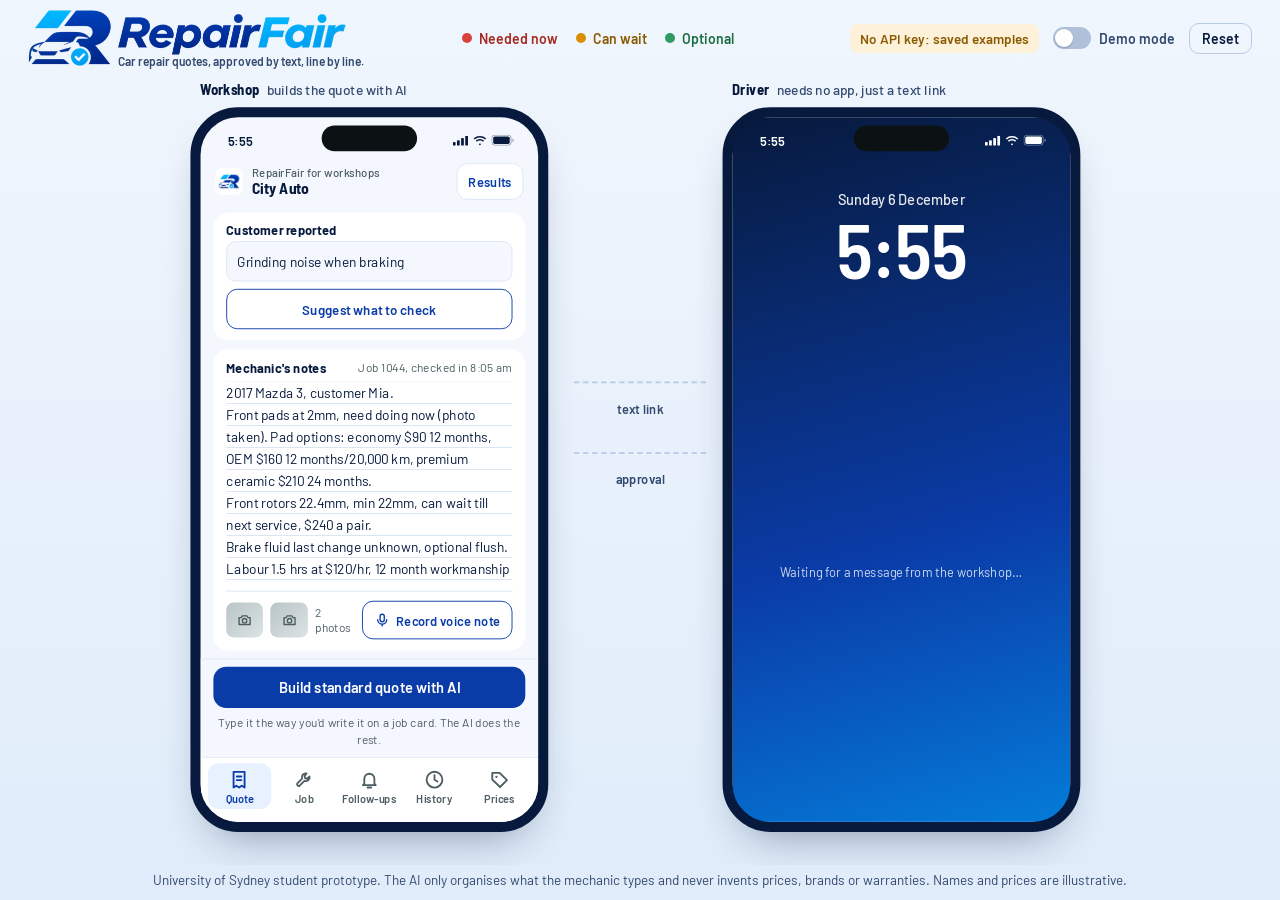
==== commit 6cfb8dbb: "Add voice notes to the mechanic's notes The mechanic can record what they find, and the words go int" ====
--- a/static/index.html
+++ b/static/index.html
@@ -20,6 +20,7 @@
     <symbol id="i-doc" viewBox="0 0 24 24"><g fill="none" stroke="currentColor" stroke-width="2" stroke-linecap="round" stroke-linejoin="round"><path d="M6 3.5h12v17l-3-2-3 2-3-2-3 2z"/><path d="M9.5 8.5h5M9.5 12.5h5"/></g></symbol>
     <symbol id="i-bell" viewBox="0 0 24 24"><g fill="none" stroke="currentColor" stroke-width="2" stroke-linecap="round" stroke-linejoin="round"><path d="M6.5 16.5V11a5.5 5.5 0 0 1 11 0v5.5l1.5 1.5H5z"/><path d="M10 20.5h4"/></g></symbol>
     <symbol id="i-tag" viewBox="0 0 24 24"><g fill="none" stroke="currentColor" stroke-width="2" stroke-linejoin="round"><path d="M4 4.5h8l8 8-7.5 7.5-8.5-8z"/><circle cx="8.5" cy="9" r="1.2" fill="currentColor" stroke="none"/></g></symbol>
+    <symbol id="i-mic" viewBox="0 0 24 24"><g fill="none" stroke="currentColor" stroke-width="2" stroke-linecap="round"><rect x="9" y="3.5" width="6" height="11" rx="3"/><path d="M5.5 11.5a6.5 6.5 0 0 0 13 0M12 18v2.5"/></g></symbol>
     <symbol id="i-check" viewBox="0 0 24 24"><path d="M5 12.5l4.5 4.5L19 7.5" fill="none" stroke="currentColor" stroke-width="2.4" stroke-linecap="round" stroke-linejoin="round"/></symbol>
     <symbol id="i-dash" viewBox="0 0 24 24"><path d="M7 12h10" fill="none" stroke="currentColor" stroke-width="2.4" stroke-linecap="round"/></symbol>
     <symbol id="i-msg" viewBox="0 0 24 24"><path d="M12 4.2c-5 0-9 3.2-9 7.1 0 2.2 1.2 4.2 3.2 5.5l-.7 3.2 3.8-2.1c.9.2 1.8.3 2.7.3 5 0 9-3.2 9-7.1S17 4.2 12 4.2z" fill="currentColor"/></symbol>
--- a/static/style.css
+++ b/static/style.css
@@ -1,5 +1,5 @@
 /* RepairFair, "dashboard lights" direction.
-   Each screen leads with one blue-teal instrument panel (the cluster) holding the number that matters and the lights.
+   Each screen leads with one deep blue instrument panel (the cluster) holding the number that matters and the lights.
    Below it, plain grouped lists with familiar phone controls. Colour only ever means urgency or state. */
 
 @font-face { font-family: Barlow; font-weight: 400; font-display: swap; src: url(vendor/fonts/barlow-400.woff2) format("woff2"); }
@@ -10,29 +10,29 @@
 @font-face { font-family: "Barlow Semi Condensed"; font-weight: 700; font-display: swap; src: url(vendor/fonts/barlow-semi-condensed-700.woff2) format("woff2"); }
 
 :root {
-  --brand: #0F5F78; --brand-700: #0B4759; --brand-500: #147A96; --brand-100: #CDE6EC; --brand-50: #E6F3F6;
-  --ink: #13232B; --muted: #4D5D62; --faint: #5C6B70; --line: #DCE8EB; --paper: #F3F8F9; --card: #FFFFFF;
+  --brand: #0A3CA8; --brand-700: #07297A; --brand-500: #1153D1; --brand-100: #CFE3FF; --brand-50: #E8F1FF; --sky: #00AAFC;
+  --ink: #071A3D; --muted: #4D5D62; --faint: #5C6B70; --line: #DBE6F3; --paper: #F4F8FE; --card: #FFFFFF;
   --red: #D9423A; --red-t: #A42A23; --red-bg: #FCE9E7;
   --amber: #D98E04; --amber-t: #8A5A00; --amber-bg: #FDF1D9;
   --green: #2E9B62; --green-t: #1E6E44; --green-bg: #E3F3EA;
-  --grey: #8C989C; --grey-t: #56656A; --grey-bg: #E4EEF0;
+  --grey: #8C989C; --grey-t: #56656A; --grey-bg: #E3ECF8;
   /* the instrument cluster */
-  --cluster: #0F5F78; --cl-ink: #FFFFFF; --cl-soft: #DDF0F4; --cl-off: #4A92A8; --cl-line: #2C7B92; --cl-raise: #16708A;
+  --cluster: #0A3CA8; --cl-ink: #FFFFFF; --cl-soft: #DCE9FF; --cl-off: #5B82CF; --cl-line: #3563C4; --cl-raise: #1650C8;
   --lit-red: #FFB0A8; --lit-amber: #FFD56E; --lit-green: #93F2C2;
   /* the page around the phones: light, so it stays clear on a projector in a lit room */
-  --stage: #DCEBEF; --stage-ink: #12303D; --stage-soft: #3A5764; --stage-line: #B4CCD3; --stage-raise: #D2E3E8; --teal-lit: #0F6C87;
+  --stage: #E0ECFA; --stage-ink: #071A3D; --stage-soft: #33496F; --stage-line: #B7CAE6; --stage-raise: #D3E2F5;
   --display: "Barlow Semi Condensed", Barlow, "Segoe UI", sans-serif;
-  --body: Barlow, "Segoe UI", system-ui, sans-serif;
+  --body: Barlow, "Segoe UI", "Microsoft YaHei", "PingFang SC", system-ui, sans-serif;
   --ease-out: cubic-bezier(.23, 1, .32, 1);
 }
 * { box-sizing: border-box; margin: 0; padding: 0; }
 html, body { height: 100%; }
-body { background: linear-gradient(180deg, #EDF5F7 0%, var(--stage) 100%); color: var(--ink); font-family: var(--body); display: flex; flex-direction: column; overflow: hidden; }
+body { background: linear-gradient(180deg, #F0F6FD 0%, var(--stage) 100%); color: var(--ink); font-family: var(--body); display: flex; flex-direction: column; overflow: hidden; }
 button, input, select, textarea { font-family: inherit; }
 button { cursor: pointer; color: inherit; }
 :focus-visible { outline: 2px solid var(--brand); outline-offset: 2px; }
-.top :focus-visible, .top input:focus-visible + .track { outline-color: var(--teal-lit); }
-.cluster :focus-visible, .tracker :focus-visible { outline-color: #7FD1D6; }
+.top :focus-visible, .top input:focus-visible + .track { outline-color: var(--brand); }
+.cluster :focus-visible, .tracker :focus-visible { outline-color: #8FD6FF; }
 .i { display: inline-block; flex: none; vertical-align: middle; }
 
 /* ---------- page header ---------- */
@@ -55,7 +55,7 @@
 .pill.demo { background: var(--amber-bg); color: var(--amber-t); }
 .switch { display: flex; align-items: center; gap: 8px; font-size: 14px; font-weight: 600; color: var(--stage-soft); cursor: pointer; user-select: none; }
 .switch input { position: absolute; opacity: 0; width: 0; height: 0; }
-.track { width: 38px; height: 22px; border-radius: 999px; background: #A9BBC1; position: relative; transition: background .16s var(--ease-out); }
+.track { width: 38px; height: 22px; border-radius: 999px; background: #AFC0DA; position: relative; transition: background .16s var(--ease-out); }
 .knob { position: absolute; top: 2px; left: 2px; width: 18px; height: 18px; border-radius: 50%; background: #fff; transition: transform .16s var(--ease-out); box-shadow: 0 1px 2px rgba(0,0,0,.2); }
 .switch input:checked + .track { background: var(--brand); } .switch input:checked + .track .knob { transform: translateX(16px); }
 .switch input:focus-visible + .track { outline: 2px solid var(--brand); outline-offset: 2px; }
@@ -73,7 +73,7 @@
 
 /* ---------- phones ---------- */
 .phone { position: relative; width: 390px; height: 790px; border-radius: 52px; background: var(--paper); overflow: hidden;
-         border: 11px solid #16262C; box-shadow: 0 24px 50px -24px rgba(15,60,75,.45);
+         border: 11px solid #071A3D; box-shadow: 0 24px 50px -24px rgba(7,26,61,.45);
          display: flex; flex-direction: column; }
 .island { position: absolute; top: 9px; left: 50%; transform: translateX(-50%); width: 104px; height: 28px; border-radius: 20px; background: #0C1214; z-index: 5; }
 .status { flex: none; height: 44px; display: flex; justify-content: space-between; align-items: center; padding: 6px 26px 0 30px; font-size: 14px; font-weight: 600; }
@@ -97,7 +97,7 @@
 .flow { width: 180px; padding-top: 320px; text-align: center; }
 .lane { position: relative; height: 28px; margin: 0 18px; }
 .dotline { position: absolute; left: 0; right: 0; top: 13px; border-top: 2px dashed var(--stage-line); }
-.packet { position: absolute; top: 0; left: -10px; width: 30px; height: 28px; border-radius: 8px; background: var(--brand); color: #fff; display: grid; place-content: center; opacity: 0; }
+.packet { position: absolute; top: 0; left: -10px; width: 30px; height: 28px; border-radius: 8px; background: var(--sky); color: #fff; display: grid; place-content: center; opacity: 0; }
 .packet.back { background: var(--green); left: auto; right: -10px; }
 .packet.go { animation: fly .9s cubic-bezier(.77,0,.175,1) forwards; } .packet.back.go { animation: flyback .9s cubic-bezier(.77,0,.175,1) forwards; }
 @keyframes fly { 0% { left: -10px; opacity: 0; } 15% { opacity: 1; } 85% { opacity: 1; } 100% { left: calc(100% - 18px); opacity: 0; } }
@@ -105,7 +105,7 @@
 .flow-label { font-size: 14px; font-weight: 600; color: var(--stage-soft); margin: 6px 0 26px; }
 
 /* ---------- the cluster (instrument panel) ---------- */
-.cluster { background: linear-gradient(180deg, #12677F 0%, var(--cluster) 100%); color: var(--cl-ink); border-radius: 20px; padding: 14px 16px 14px; margin: 2px 0 12px; }
+.cluster { background: linear-gradient(180deg, #0F46BC 0%, var(--cluster) 100%); color: var(--cl-ink); border-radius: 20px; padding: 14px 16px 14px; margin: 2px 0 12px; }
 .cl-top { display: flex; justify-content: space-between; gap: 10px; font-size: 13.5px; color: var(--cl-soft); font-weight: 500; }
 .cl-top b { color: var(--cl-ink); font-weight: 600; }
 .readout { font: 600 54px/1 var(--display); letter-spacing: -.5px; font-variant-numeric: tabular-nums; margin-top: 10px; }
@@ -136,7 +136,7 @@
 .btn.dark { background: var(--cluster); color: var(--cl-ink); }
 .btn.soft { background: var(--grey-bg); color: var(--ink); }
 @media (hover: hover) and (pointer: fine) { .btn.soft:hover { background: #DCE3E3; } .btn.primary:hover, .btn.ai:hover { background: var(--brand-500); } }
-.btn:disabled { background: #D5DEDE; color: #4D5D62; cursor: not-allowed; transform: none; }
+.btn:disabled { background: #D5DEEA; color: #4D5D62; cursor: not-allowed; transform: none; }
 .btns { display: flex; gap: 6px; } .btns .btn { flex: 1; margin-top: 8px; font-size: 15px; padding: 12px 6px; }
 
 /* grouped list (sheet) and item rows */
@@ -205,7 +205,7 @@
 .bigphoto { height: 78px; border-radius: 14px; margin-bottom: 10px; background: linear-gradient(135deg, #B9C5C7, #DCE3E4); display: flex; align-items: flex-end; justify-content: space-between; gap: 6px; padding: 8px 10px; font-size: 13px; font-weight: 600; color: #33454B; }
 .bigphoto span { display: flex; align-items: center; gap: 6px; }
 .dr-phone { background: var(--paper); }
-.dr-phone.lock { background: linear-gradient(165deg, #0B4759 0%, #0F5F78 55%, #1E86A3 100%); }
+.dr-phone.lock { background: linear-gradient(165deg, #071A3D 0%, #0A3CA8 60%, #00AAFC 130%); }
 .dr-phone.lock .status, .dr-phone.lock .sig { color: #fff; }
 .dr-top { flex: none; }
 .urlbar { flex: none; display: flex; align-items: center; justify-content: center; gap: 6px; margin: 2px 14px 8px; background: var(--grey-bg); border-radius: 10px; padding: 7px 12px; font-size: 13.5px; color: var(--muted); font-weight: 500; }
@@ -254,7 +254,7 @@
 .preview { border-radius: 16px; padding: 11px 12px; margin-top: 10px; background: #fff; }
 .preview .to { font-size: 13px; color: var(--muted); font-weight: 500; margin-bottom: 6px; display: flex; justify-content: space-between; }
 .preview .bubble { max-width: 100%; margin: 0; font-size: 13.5px; animation: none; }
-.tracker { background: linear-gradient(180deg, #12677F 0%, var(--cluster) 100%); color: var(--cl-ink); border-radius: 20px; padding: 13px 14px 12px; margin: 2px 0 10px; }
+.tracker { background: linear-gradient(180deg, #0F46BC 0%, var(--cluster) 100%); color: var(--cl-ink); border-radius: 20px; padding: 13px 14px 12px; margin: 2px 0 10px; }
 .tracker .tt { font-size: 14px; font-weight: 600; margin-bottom: 10px; display: flex; justify-content: space-between; gap: 8px; }
 .tracker .tt span:last-child { color: var(--cl-soft); font-weight: 500; }
 .steps { display: grid; grid-template-columns: repeat(4, 1fr); position: relative; }
@@ -499,3 +499,20 @@
 /* Xero demo */
 .demo-flag { background: var(--amber-bg); color: #5E3E00; border-radius: 12px; padding: 8px 12px; font-size: 13.5px; line-height: 1.4; margin: 2px 0 10px; }
 .notes-card textarea { scrollbar-width: thin; }
+
+/* driver's language view */
+.lang-bar { margin: 0 0 10px; }
+.lang-pick { display: grid; grid-auto-flow: column; grid-auto-columns: 1fr; gap: 2px; background: var(--grey-bg); border-radius: 12px; padding: 3px; }
+.lang-pick button { min-height: 40px; border: none; background: transparent; border-radius: 9px; font-size: 14.5px; font-weight: 600; color: var(--muted); transition: background .15s var(--ease-out); }
+.lang-pick button.on { background: #fff; color: var(--brand); box-shadow: 0 1px 2px rgba(7,26,61,.12); }
+.tr-note { display: flex; align-items: center; gap: 7px; font-size: 13.5px; font-weight: 600; color: var(--brand-700); margin: 6px 2px 0; line-height: 1.35; }
+.tr-note.warn { color: var(--amber-t); }
+.tr-note .spin { width: 14px; height: 14px; border-width: 2px; }
+
+/* voice notes */
+.voice-btn { display: inline-flex; align-items: center; justify-content: center; gap: 6px; margin-left: auto; min-height: 42px; padding: 0 12px; border: 1.5px solid var(--brand); border-radius: 12px; background: #fff; color: var(--brand); font-size: 14px; font-weight: 600; white-space: nowrap; transition: transform .14s var(--ease-out), background .15s; }
+.voice-btn:active { transform: scale(.97); }
+.voice-btn.on { background: var(--red-t); border-color: var(--red-t); color: #fff; }
+.voice-btn.busy { border-color: var(--line); color: var(--muted); }
+.voice-btn .spin { width: 14px; height: 14px; border-width: 2px; }
+.voice-done { display: block; font-size: 13px; color: var(--muted); margin-top: 6px; line-height: 1.35; }
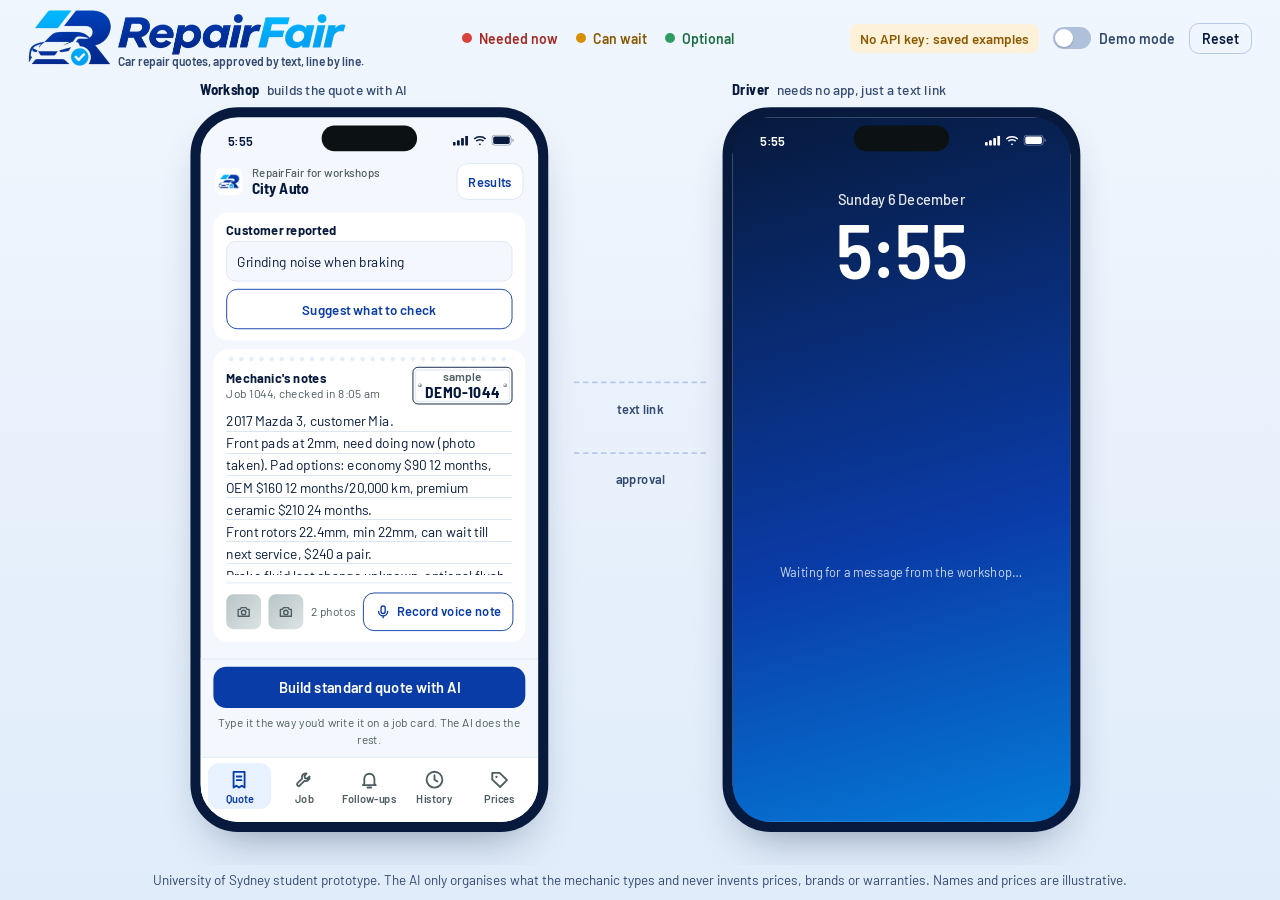
==== commit 28d788db: "Give the app a hand-built car look Co-Authored-By: Claude Opus 5.5 <noreply@anthropic.com>" ====
--- a/static/index.html
+++ b/static/index.html
@@ -10,6 +10,13 @@
 <body>
   <!-- Icon set: drawn for RepairFair. Warning-light style marks for items, plus a few interface glyphs. -->
   <svg width="0" height="0" style="position:absolute" aria-hidden="true">
+    <!-- rubber stamp ink: rough edges and tiny gaps where the ink didn't take -->
+    <filter id="ink" x="-5%" y="-10%" width="110%" height="120%">
+      <feTurbulence type="fractalNoise" baseFrequency="0.85" numOctaves="2" seed="4" result="n"/>
+      <feDisplacementMap in="SourceGraphic" in2="n" scale="1.6" result="edge"/>
+      <feColorMatrix in="n" type="matrix" values="0 0 0 0 0  0 0 0 0 0  0 0 0 0 0  6 0 0 0 -1.1" result="gaps"/>
+      <feComposite in="edge" in2="gaps" operator="in"/>
+    </filter>
     <symbol id="i-brake" viewBox="0 0 24 24"><g fill="none" stroke="currentColor" stroke-width="2" stroke-linecap="round"><circle cx="12" cy="12" r="6.5"/><path d="M4.3 6.4a10 10 0 0 0 0 11.2M19.7 6.4a10 10 0 0 1 0 11.2M12 8.8v3.8"/><circle cx="12" cy="15.3" r=".4" fill="currentColor"/></g></symbol>
     <symbol id="i-rotor" viewBox="0 0 24 24"><g fill="none" stroke="currentColor" stroke-width="2"><circle cx="12" cy="12" r="8.6"/><circle cx="12" cy="12" r="3"/></g><g fill="currentColor"><circle cx="12" cy="6.4" r="1"/><circle cx="17.6" cy="12" r="1"/><circle cx="12" cy="17.6" r="1"/><circle cx="6.4" cy="12" r="1"/></g></symbol>
     <symbol id="i-fluid" viewBox="0 0 24 24"><path d="M12 3.5c3.2 4.2 5.6 7 5.6 10.1a5.6 5.6 0 0 1-11.2 0c0-3.1 2.4-5.9 5.6-10.1z" fill="none" stroke="currentColor" stroke-width="2" stroke-linejoin="round"/></symbol>
--- a/static/style.css
+++ b/static/style.css
@@ -257,7 +257,7 @@
 .tracker { background: linear-gradient(180deg, #0F46BC 0%, var(--cluster) 100%); color: var(--cl-ink); border-radius: 20px; padding: 13px 14px 12px; margin: 2px 0 10px; }
 .tracker .tt { font-size: 14px; font-weight: 600; margin-bottom: 10px; display: flex; justify-content: space-between; gap: 8px; }
 .tracker .tt span:last-child { color: var(--cl-soft); font-weight: 500; }
-.steps { display: grid; grid-template-columns: repeat(4, 1fr); position: relative; }
+.steps { display: grid; grid-auto-flow: column; grid-auto-columns: 1fr; position: relative; }
 .steps::before { content: ""; position: absolute; left: 12%; right: 12%; top: 9px; height: 2px; background: var(--cl-line); }
 .step { text-align: center; position: relative; font-size: 13px; color: var(--cl-soft); font-weight: 500; }
 .step .dot { width: 20px; height: 20px; border-radius: 50%; margin: 0 auto 4px; background: var(--cluster); border: 2px solid var(--cl-off); display: flex; align-items: center; justify-content: center; color: var(--cluster); position: relative; z-index: 1; transition: background .2s var(--ease-out), border-color .2s; }
@@ -516,3 +516,96 @@
 .voice-btn.busy { border-color: var(--line); color: var(--muted); }
 .voice-btn .spin { width: 14px; height: 14px; border-width: 2px; }
 .voice-done { display: block; font-size: 13px; color: var(--muted); margin-top: 6px; line-height: 1.35; }
+
+/* add-ons sit apart from the work the car needs */
+.addons { margin-top: 18px; padding-top: 14px; border-top: 1.5px dashed var(--stage-line); }
+.addons .lead { margin-top: 0; margin-bottom: 3px; }
+.addons p { font-size: 14px; color: var(--muted); margin: 0 2px 9px; line-height: 1.35; }
+.ph-t { white-space: nowrap; }
+.photos .ph { width: 38px; flex: none; }
+
+/* built-in invoice, on both phones */
+.inv-head { display: flex; justify-content: space-between; gap: 12px; padding: 13px 14px 11px; border-bottom: 1px solid var(--line); }
+.inv-head b { display: block; font-size: 16px; font-weight: 700; color: var(--ink); }
+.inv-head span { display: block; font-size: 13px; color: var(--muted); margin-top: 2px; }
+.inv-no { text-align: right; }
+.inv-no b { font-size: 14.5px; font-weight: 600; white-space: nowrap; }
+.inv-to { padding: 9px 14px 10px; border-bottom: 1px solid var(--line); font-size: 15px; }
+.inv-to span { display: block; font-size: 13px; color: var(--muted); }
+.inv-to b { font-weight: 600; }
+.inv-to small { display: block; font-size: 13px; color: var(--muted); }
+.inv .res { min-height: 46px; }
+.inv .res b { font-size: 18px; }
+.inv .res:last-child { background: var(--brand-50); }
+
+/* job card header: a sample plate, the car and the job */
+.jobhead { display: flex; align-items: center; gap: 10px; margin: 2px 2px 10px; }
+.plate { position: relative; flex: none; display: inline-flex; flex-direction: column; align-items: center; background: #fff; border: 1.5px solid var(--ink); border-radius: 6px; padding: 2px 13px 4px; color: var(--ink); font: 700 17px/1 var(--display); letter-spacing: .6px; white-space: nowrap; text-shadow: 0 1px 0 #fff; box-shadow: inset 0 0 0 2px #fff, inset 0 0 0 3px var(--line); }
+.plate::before, .plate::after { content: ""; position: absolute; top: 50%; width: 4px; height: 4px; margin-top: -2px; border-radius: 50%; background: radial-gradient(circle at 35% 30%, #fff, var(--faint) 75%); }
+.plate::before { left: 5px; } .plate::after { right: 5px; }
+.plate small { font-family: Barlow, sans-serif; font-size: 11px; font-weight: 600; line-height: 1.2; color: var(--muted); letter-spacing: 0; }
+.jh-t { min-width: 0; line-height: 1.25; }
+.jh-t b { display: block; font-size: 15px; font-weight: 600; color: var(--ink); }
+.jh-t span { display: block; font-size: 13px; color: var(--muted); }
+
+/* car from above in the driver's panel: wheels light like the lamps */
+.cluster.with-car { position: relative; }
+.with-car .cl-sub { padding-right: 76px; }
+.car { position: absolute; right: 14px; top: 38px; }
+.car-body { fill: var(--cl-raise); stroke: var(--cl-soft); stroke-width: 1.5; }
+.car-glass { fill: var(--cluster); stroke: var(--cl-off); stroke-width: 1.2; }
+.car-line { fill: none; stroke: var(--cl-soft); stroke-width: 1.5; stroke-linecap: round; }
+.wheel { fill: var(--cl-off); stroke: var(--cluster); stroke-width: 1.5; transition: fill .2s var(--ease-out), stroke .2s var(--ease-out); }
+.wheel.quoted { fill: var(--cluster); stroke: var(--cl-soft); }
+.wheel.on { stroke: var(--cluster); }
+.wheel.on.needed_now { fill: var(--lit-red); color: var(--lit-red); } .wheel.on.can_wait { fill: var(--lit-amber); color: var(--lit-amber); } .wheel.on.optional { fill: var(--lit-green); color: var(--lit-green); } .wheel.on.to_confirm { fill: var(--cl-ink); color: var(--cl-ink); }
+
+/* the dashboard: lit lamps glow, and the panel has an edge like a moulded binnacle */
+:root { --cl-well: #06296F; }
+.cluster { box-shadow: inset 0 1px 0 rgba(255,255,255,.2), inset 0 -3px 8px rgba(3,18,60,.3); }
+.lamp.on .i { filter: drop-shadow(0 0 5px currentColor); }
+.wheel.on { filter: drop-shadow(0 0 3px currentColor); }
+
+/* odometer total: each digit is a drum in a dark window */
+.readout.odo { display: flex; align-items: center; gap: 3px; font-size: 46px; letter-spacing: 0; }
+.odo-c { padding-right: 2px; }
+.drum { display: inline-block; width: .64em; height: 1.2em; overflow: hidden; border-radius: 6px; background: linear-gradient(180deg, #031A4D 0%, var(--cl-well) 26%, #0A3796 50%, var(--cl-well) 74%, #031A4D 100%); box-shadow: inset 0 0 0 1px rgba(255,255,255,.1), 0 1px 0 rgba(255,255,255,.14); }
+.reel { display: block; }
+.reel i { display: block; height: 1.2em; line-height: 1.2em; text-align: center; font-style: normal; }
+
+/* rev counter strip */
+.tach { display: flex; align-items: flex-end; gap: 3px; height: 13px; margin-top: 9px; }
+.with-car .tach { margin-right: 74px; }
+.tach i { flex: 1; height: 8px; border-radius: 1px; background: var(--cl-off); opacity: .55; transition: background .12s var(--ease-out) calc(var(--k) * 7ms), opacity .12s var(--ease-out) calc(var(--k) * 7ms); }
+.tach i:nth-child(6n+1) { height: 13px; }
+.tach i.on { background: var(--cl-ink); opacity: 1; }
+
+/* key on: every light up for a moment */
+.keyon .lamp { color: var(--cl-ink); }
+.keyon .wheel { fill: var(--cl-ink); stroke: var(--cluster); }
+.keyon .tach i { background: var(--cl-ink); opacity: 1; }
+
+/* rubber stamps */
+.rubber { display: inline-block; rotate: var(--tilt, -3deg); padding: 3px 8px 4px; border: 2px solid currentColor; border-radius: 5px; color: var(--brand-700); text-align: center; line-height: 1.1; filter: url(#ink); }
+.rubber b { display: block; font: 700 13.5px/1.15 var(--display); letter-spacing: .9px; text-transform: uppercase; white-space: nowrap; }
+.rubber small { display: block; font-size: 11.5px; font-weight: 600; white-space: nowrap; }
+.rubber.green { color: var(--green-t); }
+
+/* paper: a perforated job card and a punched logbook */
+.notes-card { position: relative; padding-top: 19px; }
+.notes-card::before { content: ""; position: absolute; top: 8px; left: 14px; right: 14px; height: 5px; background: radial-gradient(circle, var(--grey-bg) 2px, transparent 2.5px) 0 0 / 11px 5px repeat-x; }
+.nc-top { align-items: center; }
+.nc-top small { display: block; font-size: 13px; color: var(--muted); }
+.log-title { margin-top: 2px; font: 600 21px/1.2 var(--display); }
+.job { padding-left: 36px; background: radial-gradient(circle at 13px 24px, var(--grey-bg) 4.5px, transparent 5px), radial-gradient(circle at 13px calc(100% - 24px), var(--grey-bg) 4.5px, transparent 5px), linear-gradient(90deg, transparent 26px, var(--brand-100) 26px 27.5px, transparent 27.5px), #fff; }
+.job .jd { margin-left: -22px; padding-left: 0; background: #fff; }
+.log-stamps { display: flex; flex-wrap: wrap; align-items: center; gap: 10px; margin: 9px 0 3px 1px; }
+
+/* invoice: a torn-off bottom edge, with the stamp on the bill-to line */
+.sheet.inv { border-radius: 16px 16px 0 0; -webkit-mask: radial-gradient(circle 5px at 8px 100%, transparent 96%, #000) 0 0 / 16px 100%; mask: radial-gradient(circle 5px at 8px 100%, transparent 96%, #000) 0 0 / 16px 100%; }
+.inv .res:last-child { padding-bottom: 14px; }
+.inv-to { position: relative; }
+.inv-to .rubber { position: absolute; right: 16px; top: 12px; }
+.inv-to .rubber b { font-size: 21px; letter-spacing: 2px; }
+.tach + .lights { margin-top: 6px; }
+.notes-card textarea { min-height: 168px; }
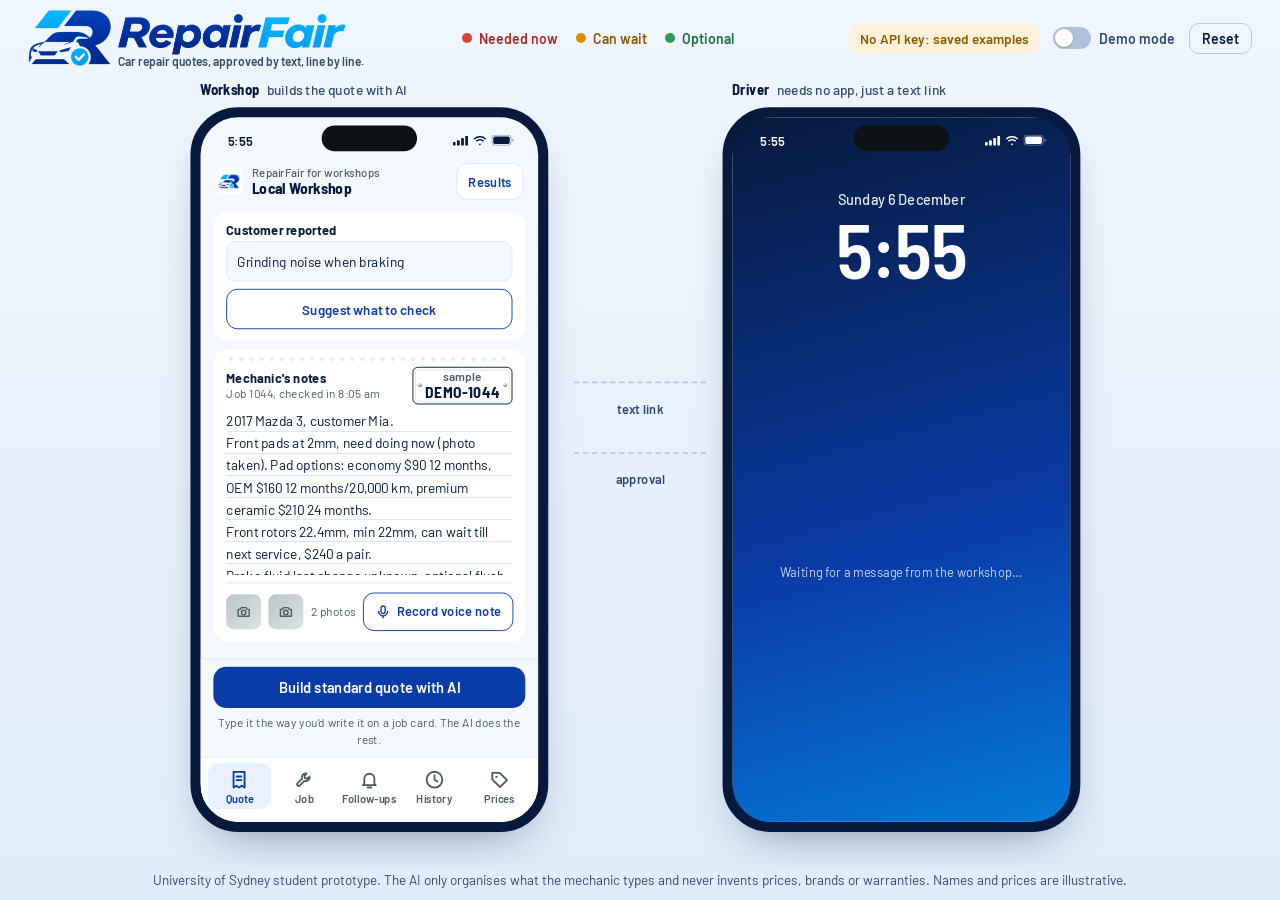
==== commit 7ee4e714: "Rename the demo workshop to Local Workshop Co-Authored-By: Claude Opus 5.5 <noreply@anthropic.com>" ====
--- a/static/index.html
+++ b/static/index.html
@@ -63,7 +63,7 @@
           <div class="status"><span class="clock">9:41</span><span class="sig"><svg width="17" height="11" viewBox="0 0 17 11" aria-hidden="true"><rect x="0" y="7" width="3" height="4" rx="1"/><rect x="4.5" y="5" width="3" height="6" rx="1"/><rect x="9" y="2.5" width="3" height="8.5" rx="1"/><rect x="13.5" y="0" width="3" height="11" rx="1"/></svg><svg width="15" height="11" viewBox="0 0 15 11" aria-hidden="true"><path d="M7.5 2.1c2.2 0 4.2.8 5.7 2.2l1.1-1.2A9.9 9.9 0 0 0 7.5.5 9.9 9.9 0 0 0 .7 3.1l1.1 1.2a8.3 8.3 0 0 1 5.7-2.2zm0 3.2c1.3 0 2.5.5 3.4 1.3l1.1-1.2a6.6 6.6 0 0 0-9 0l1.1 1.2c.9-.8 2.1-1.3 3.4-1.3zm0 3.2c.5 0 1 .2 1.3.5L7.5 10.8 6.2 9c.3-.3.8-.5 1.3-.5z"/></svg><svg width="25" height="12" viewBox="0 0 25 12" aria-hidden="true"><rect x="0.5" y="0.5" width="21" height="11" rx="3.2" fill="none" stroke="currentColor" opacity=".4"/><rect x="2" y="2" width="18" height="8" rx="1.8"/><path d="M23 4v4c.8-.3 1.4-1.1 1.4-2S23.8 4.3 23 4z" opacity=".45"/></svg></span></div>
           <div class="app-head">
             <img src="/static/logo-mark.png" alt="" class="mini-logo">
-            <div><div class="ah1">RepairFair for workshops</div><div class="ah2" id="wsTitle">City Auto</div></div>
+            <div><div class="ah1">RepairFair for workshops</div><div class="ah2" id="wsTitle">Local Workshop</div></div>
             <button class="head-btn" id="resultsBtn" data-tab="results">Results</button>
           </div>
           <div class="screen" id="ws"></div>
